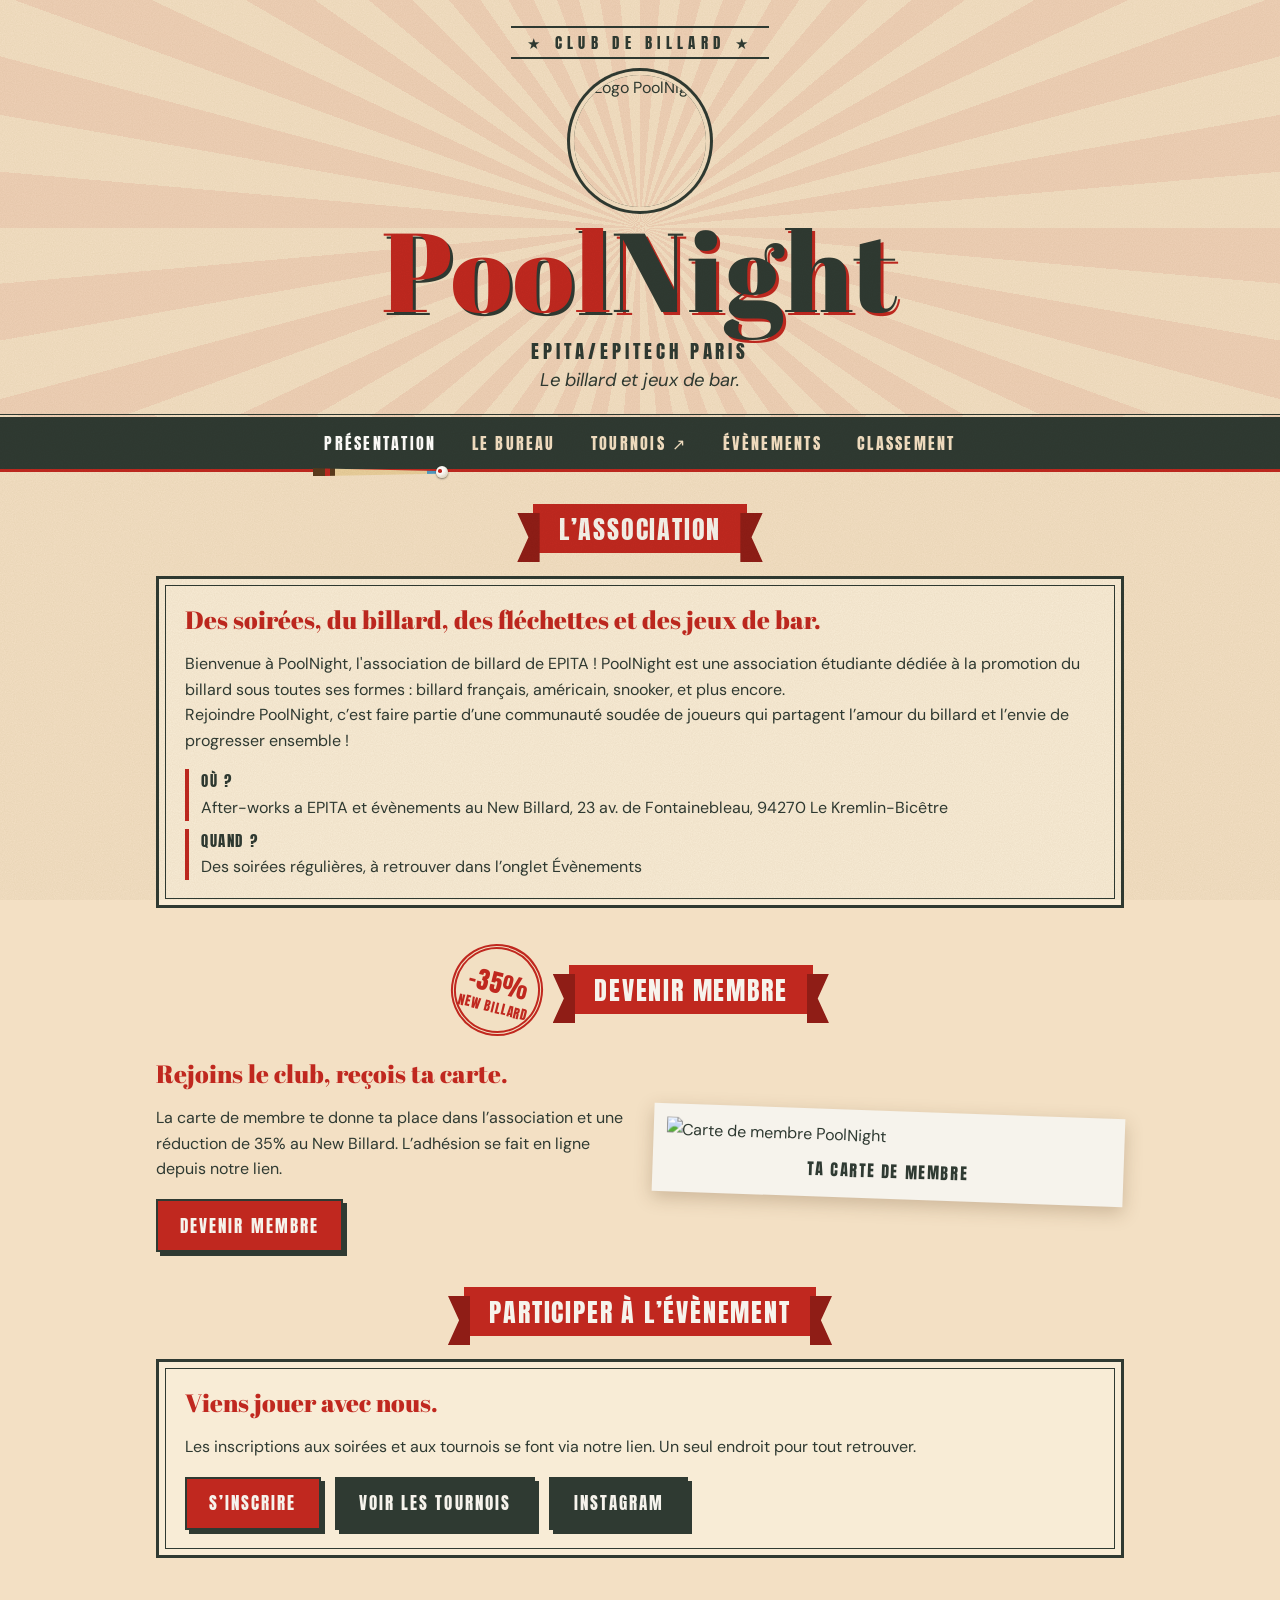
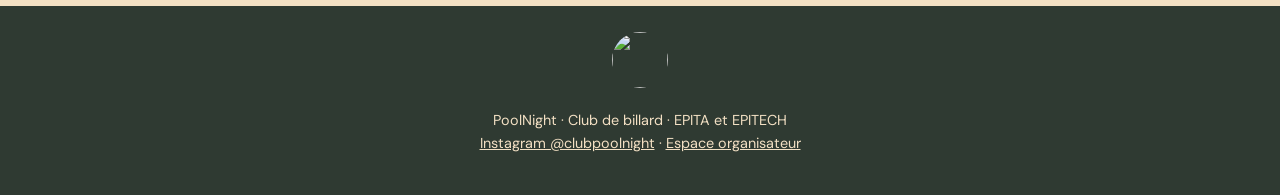
==== index.html @ e3a34fb7 "Update index.html" ====
<!DOCTYPE html>
<html lang="fr">
<head>
<meta charset="utf-8">
<meta name="viewport" content="width=device-width, initial-scale=1">
<title>PoolNight – Club de billard d'EPITA</title>
<meta name="description" content="PoolNight, club de billard d'EPITA : soirées, tournois et carte de membre.">
<link rel="icon" href="assets/logo.jpg">
<link rel="preconnect" href="https://fonts.googleapis.com">
<link href="https://fonts.googleapis.com/css2?family=Abril+Fatface&family=Anton&family=DM+Sans:ital,wght@0,400;0,500;0,700;1,400&display=swap" rel="stylesheet">
<style>
:root{--bg:#f3e0c4;--red:#c0281f;--dark:#8f1d16;--ink:#2f3a32;--card:#f6f3ec;--line:#d9c4a1;--gold:#a8742c}
*{box-sizing:border-box}
html{scroll-behavior:smooth}
body{margin:0;background:var(--bg);color:var(--ink);font-family:"DM Sans",system-ui,sans-serif;line-height:1.6}
body::before{content:"";position:fixed;inset:0;pointer-events:none;z-index:50;opacity:.22;mix-blend-mode:multiply;background:url("data:image/svg+xml,%3Csvg xmlns='http://www.w3.org/2000/svg' width='180' height='180'%3E%3Cfilter id='n'%3E%3CfeTurbulence type='fractalNoise' baseFrequency='.9' numOctaves='2' stitchTiles='stitch'/%3E%3CfeColorMatrix values='0 0 0 0 .35 0 0 0 0 .25 0 0 0 0 .1 0 0 0 .55 0'/%3E%3C/filter%3E%3Crect width='100%25' height='100%25' filter='url(%23n)'/%3E%3C/svg%3E")}
a{color:inherit}
:focus-visible{outline:3px solid var(--gold);outline-offset:3px}
.hero{position:relative;text-align:center;padding:1.6rem 1rem 1.4rem;overflow:hidden;border-bottom:4px double var(--ink);background:repeating-conic-gradient(from -90deg at 50% 55%,#c0281f14 0 5deg,#0000 5deg 10deg)}
.top{display:inline-block;font:400 .95rem Anton,sans-serif;letter-spacing:.35em;text-transform:uppercase;border-top:2px solid var(--ink);border-bottom:2px solid var(--ink);padding:.2rem 1rem}
.logo{display:block;width:132px;height:132px;margin:1rem auto .6rem;border-radius:50%;box-shadow:0 0 0 4px var(--bg),0 0 0 7px var(--ink)}
h1{margin:0;font:400 clamp(3rem,13vw,7rem)/.95 "Abril Fatface",serif;color:var(--red);letter-spacing:.01em;text-shadow:3px 3px 0 var(--ink)}
h1 span{color:var(--ink);text-shadow:3px 3px 0 var(--red)}
.sub{font:400 1.2rem Anton,sans-serif;letter-spacing:.2em;text-transform:uppercase;margin:.8rem 0 .2rem}
.slogan{font:italic 1.15rem "DM Sans",serif;margin:0}
.rwst{display:flex;align-items:center;justify-content:center;gap:.6rem}
.rwst .rib{min-width:0;font-size:clamp(1.15rem,4.6vw,1.6rem)}
.stamp{flex:none;width:clamp(64px,18vw,92px);aspect-ratio:1;border:5px double var(--red);border-radius:50%;color:var(--red);display:flex;flex-direction:column;align-items:center;justify-content:center;text-align:center;font:400 clamp(.55rem,2.3vw,.8rem)/1.1 Anton,sans-serif;letter-spacing:.08em;text-transform:uppercase;transform:rotate(14deg);background:#f3e0c4cc}
.stamp b{display:block;font:400 1.9em Anton,sans-serif}
nav{position:sticky;top:0;z-index:20;background:var(--ink);display:flex;justify-content:center;flex-wrap:wrap;border-bottom:3px solid var(--red)}
nav a{color:var(--bg);text-decoration:none;font:400 1rem Anton,sans-serif;letter-spacing:.14em;text-transform:uppercase;padding:.8rem 1.1rem;border-bottom:4px solid transparent;margin-bottom:-3px}
nav a:hover{background:#ffffff14}
nav a[aria-current]{color:#fff}
/* queue de billard : remplace le soulignement de l'onglet actif */
#cue,#ball{position:absolute;z-index:2;pointer-events:none;transition:opacity .2s;left:0;top:0}
#cue{height:8px;clip-path:polygon(0 0,100% 32%,100% 68%,0 100%);background:linear-gradient(90deg,#5a3a1c 0 10%,#c0281f 10% 14%,#5a3a1c 14% 18%,#e9cf9c 18% 93%,#4f9ac4 93%)}
#ball{width:12px;height:12px;border-radius:50%;background:radial-gradient(circle at 35% 30%,#fff 0 35%,#e4dccb 75%,#b9ae96);box-shadow:0 1px 2px #0007}
#ball i{position:absolute;inset:0;border-radius:50%}
#ball i::after{content:"";position:absolute;left:2px;top:3px;width:3.5px;height:3.5px;border-radius:50%;background:var(--red)}
#cue.off,#ball.off{opacity:0}
#defi input,#defi select,.o select{font:inherit;padding:.45rem .6rem;border:1.5px solid var(--ink);border-radius:4px;background:#fff;color:var(--ink);max-width:100%}
#defi{margin-top:1.2rem}#dflog{margin-top:1.4rem}
.dfl{display:flex;justify-content:space-between;gap:1rem;padding:.45rem .2rem;border-bottom:1px dashed var(--line)}
.dh{font:400 1rem Anton,sans-serif;letter-spacing:.06em;text-transform:uppercase;margin:.9rem 0 .2rem}
nav a.ext::after{content:" \2197"}
main{max-width:1000px;margin:auto;padding:2rem 1rem 3rem}
.rw{text-align:center;margin:2.2rem 0 1.4rem}
.rw:first-child{margin-top:0}
.rib{display:inline-block;position:relative;z-index:0;margin:0 1rem;padding:.35rem 1.6rem;background:var(--red);color:var(--card);font:400 1.6rem Anton,sans-serif;letter-spacing:.07em;text-transform:uppercase}
.rib::before,.rib::after{content:"";position:absolute;z-index:-1;top:.55rem;width:1.4rem;height:100%;background:var(--dark)}
.rib::before{left:-1rem;clip-path:polygon(0 0,100% 0,100% 100%,0 100%,.7rem 50%)}
.rib::after{right:-1rem;clip-path:polygon(0 0,100% 0,calc(100% - .7rem) 50%,100% 100%,0 100%)}
.frame{border:3px solid var(--ink);outline:1px solid var(--ink);outline-offset:-10px;padding:1.6rem;background:#f8ecd6}
.grid{display:grid;gap:1.6rem;grid-template-columns:repeat(auto-fit,minmax(280px,1fr));align-items:center}
.lead{font:400 1.55rem/1.25 "Abril Fatface",serif;margin:0 0 .6rem;color:var(--red)}
.infos{list-style:none;padding:0;margin:1rem 0 0;display:grid;gap:.5rem}
.infos li{border-left:4px solid var(--red);padding-left:.8rem}
.infos b{font:400 .95rem Anton,sans-serif;letter-spacing:.1em;text-transform:uppercase}
.btn{display:inline-block;background:var(--red);color:var(--card);text-decoration:none;font:400 1.05rem Anton,sans-serif;letter-spacing:.12em;text-transform:uppercase;padding:.7rem 1.4rem;border:2px solid var(--ink);box-shadow:4px 4px 0 var(--ink);transition:transform .12s,box-shadow .12s}
.btn:hover{transform:translate(2px,2px);box-shadow:2px 2px 0 var(--ink)}
.btn.alt{background:var(--ink)}
.btns{display:flex;gap:.9rem;flex-wrap:wrap;margin-top:1.1rem}
.polaroid{background:var(--card);padding:.8rem .8rem 1rem;box-shadow:0 6px 18px #5a3d1a40;margin:0}
.polaroid.tilt{transform:rotate(2deg)}
.polaroid figcaption{font:400 1rem Anton,sans-serif;letter-spacing:.1em;text-transform:uppercase;text-align:center;margin-top:.6rem}
.polaroid video{display:block;width:100%;background:#f9dca3}
.next{margin-top:1.4rem;padding:.9rem 1.1rem;border:2px dashed var(--ink);background:#fff8}
.next b{font-family:Anton,sans-serif;letter-spacing:.08em;text-transform:uppercase}
.team{display:grid;gap:1.6rem;grid-template-columns:repeat(auto-fit,minmax(215px,1fr))}
.member{text-align:center}
.member:nth-child(odd){transform:rotate(-1.2deg)}.member:nth-child(even){transform:rotate(1deg)}
.ph{position:relative;aspect-ratio:4/5;background:#d9c4a1 url("data:image/svg+xml,%3Csvg xmlns='http://www.w3.org/2000/svg' viewBox='0 0 80 100'%3E%3Ccircle cx='40' cy='38' r='15' fill='%23b9a27c'/%3E%3Cpath d='M10 100c0-24 13-36 30-36s30 12 30 36z' fill='%23b9a27c'/%3E%3C/svg%3E") center/70% no-repeat;border:1px solid var(--line)}
.ph img{position:absolute;inset:0;width:100%;height:100%;object-fit:cover;filter:sepia(.25) contrast(1.05)}
.member h3{font:400 1.35rem Anton,sans-serif;letter-spacing:.06em;text-transform:uppercase;margin:.8rem 0 0}
.role{color:var(--red);font:italic 700 1rem "DM Sans",serif;margin:0 0 .4rem}
.member p:last-child{font-size:.95rem;margin:0}
.evs{display:grid;gap:1.4rem;grid-template-columns:repeat(auto-fit,minmax(260px,1fr))}
.ev{background:var(--card);box-shadow:0 6px 18px #5a3d1a40;display:flex;flex-direction:column}
.ev img{display:block;width:100%;aspect-ratio:4/5;object-fit:cover;object-position:top;background:var(--line)}
.evb{position:relative;padding:1rem 1rem 1.2rem;flex:1}
.date{position:absolute;right:1rem;top:-2.2rem;background:var(--red);color:var(--card);text-align:center;width:3.6rem;padding:.3rem 0;border:2px solid var(--ink);font:400 .85rem/1 Anton,sans-serif;letter-spacing:.1em;text-transform:uppercase}
.date b{display:block;font-size:1.7rem;line-height:1.1}
.ev h3{font:400 1.3rem Anton,sans-serif;letter-spacing:.05em;text-transform:uppercase;margin:0 3.6rem .2rem 0}
.ev p{margin:.2rem 0;font-size:.95rem}.ev .lieu{font-style:italic;opacity:.8}
.ev.past img{filter:grayscale(.55) sepia(.3)}
.ev.past .date{background:var(--ink)}
.empty{padding:1.2rem;border:2px dashed var(--line);text-align:center}
footer{background:var(--ink);color:var(--bg);text-align:center;padding:1.6rem 1rem;font-size:.9rem}
footer img{width:56px;height:56px;border-radius:50%;margin-bottom:.4rem}
footer a{color:var(--bg)}
.btn{cursor:pointer}
.btn.sm{font-size:.85rem;padding:.4rem .8rem;box-shadow:3px 3px 0 var(--ink)}
.row{display:flex;gap:.6rem;flex-wrap:wrap;align-items:center;margin:.5rem 0}
#lvf,.o input:not([type=checkbox]),.o textarea,#p-organisateur input{font:inherit;padding:.45rem .6rem;border:1.5px solid var(--ink);border-radius:4px;background:#fff;color:var(--ink);max-width:100%}
.o textarea{width:100%;min-height:70px}
.noimg{aspect-ratio:4/5;display:grid;place-items:center;background:var(--line)}
.noimg img{width:40%;aspect-ratio:1;border-radius:50%}
.lbw{overflow-x:auto}
.lb{width:100%;border-collapse:collapse;background:var(--card);box-shadow:0 6px 18px #5a3d1a40}
.lb th{background:var(--ink);color:var(--bg);font:400 .9rem Anton,sans-serif;letter-spacing:.1em;text-transform:uppercase;padding:.55rem .6rem;text-align:left}
.lb td{padding:.55rem .6rem;border-bottom:1px dashed var(--line)}
.lb td:first-child{font:400 1.3rem Anton,sans-serif;color:var(--red);width:3rem}
.lb .pts{font:400 1.2rem Anton,sans-serif;text-align:right}
.lb th.pts{font:400 .9rem Anton,sans-serif;letter-spacing:.1em;text-align:right}
.lb tr.top1 td{background:#f1d9a6}.lb tr.top2 td{background:#f6e7c7}.lb tr.top3 td{background:#f8efdc}
.st{font-size:.9rem;opacity:.85}
.oh{font:400 1.3rem Anton,sans-serif;letter-spacing:.06em;text-transform:uppercase;margin:0 0 .6rem;color:var(--red)}
#orga .frame{margin-bottom:1.6rem}
.oe{border:2px solid var(--ink);background:var(--card);padding:.8rem;margin:.9rem 0}
.tag{font:400 .8rem Anton,sans-serif;letter-spacing:.1em;text-transform:uppercase;padding:.15rem .6rem;border:2px solid var(--ink)}
.tag.p{background:var(--ink);color:var(--bg)}.tag.u{background:var(--red);color:var(--card)}
.mono{display:block;font-family:monospace;word-break:break-all;background:#fff;padding:.5rem;margin:.5rem 0}
label.btn{display:inline-block}
[hidden]{display:none!important}
@media(max-width:560px){.stamp{display:none}nav a{padding:.7rem .6rem;font-size:.9rem}}
@media(prefers-reduced-motion:reduce){html{scroll-behavior:auto}.btn{transition:none}}
</style>
</head>
<body>
<header class="hero">
<span class="top">★ Club de billard ★</span>
<img class="logo" src="assets/logo.jpg" alt="Logo PoolNight">
<h1>Pool<span>Night</span></h1>
<p class="sub">EPITA/EPITECH Paris</p>
<p class="slogan">Le billard et jeux de bar.</p>
</header>

<nav aria-label="Navigation principale">
<a id="t-presentation" href="#presentation">Présentation</a>
<a id="t-bureau" href="#bureau">Le bureau</a>
<a id="t-tournois" class="ext" href="https://pool-night.netlify.app">Tournois</a>
<a id="t-evenements" href="#evenements">Évènements</a>
<a id="t-classement" href="#classement">Classement</a>
<div id="cue" class="off" aria-hidden="true"></div><div id="ball" class="off" aria-hidden="true"><i></i></div>
</nav>

<main>
<section id="p-presentation">
<div class="rw"><h2 class="rib">L’association</h2></div>
<div class="frame">
<p class="lead">Des soirées, du billard, des fléchettes et des jeux de bar.</p>
<p>Bienvenue à PoolNight, l'association de billard de EPITA !
PoolNight est une association étudiante dédiée à la promotion du billard sous toutes ses formes : billard français, américain, snooker, et plus encore.<br>Rejoindre PoolNight, c’est faire partie d’une communauté soudée de joueurs qui partagent l’amour du billard et l’envie de progresser ensemble !</p>
<ul class="infos">
<li><b>Où ?</b><br>After-works a EPITA et évènements au New Billard, 23 av. de Fontainebleau, 94270 Le Kremlin-Bicêtre</li>
<li><b>Quand ?</b><br>Des soirées régulières, à retrouver dans l’onglet Évènements</li>
</ul>
</div>

<div class="rw rwst">
<div class="stamp" aria-hidden="true"><span><b>-35%</b></span>New Billard</div>
<h2 class="rib">Devenir membre</h2>
</div>
<div class="grid">
<div>
<p class="lead">Rejoins le club, reçois ta carte.</p>
<p>La carte de membre te donne ta place dans l’association et une réduction de 35% au New Billard. L’adhésion se fait en ligne depuis notre lien.</p>
<div class="btns"><a class="btn" href="https://www.helloasso.com/associations/epitas/evenements/adhesion-poolnight-2026">Devenir membre</a></div>
</div>
<figure class="polaroid tilt">
<img src="assets/carte.gif" alt="Carte de membre PoolNight" style="width: 100%; max-width: 500px; height: auto;">
<figcaption>Ta carte de membre</figcaption>
</figure>
</div>

<div class="rw"><h2 class="rib">Participer à l’évènement</h2></div>
<div class="frame">
<p class="lead">Viens jouer avec nous.</p>
<p>Les inscriptions aux soirées et aux tournois se font via notre lien. Un seul endroit pour tout retrouver.</p>
<div class="next" id="next" hidden></div>
<div class="btns">
<a class="btn" data-lt target="_blank" rel="noopener noreferrer">S’inscrire</a>
<a class="btn alt" href="#evenements">Voir les tournois</a>
<a class="btn alt" data-insta target="_blank" rel="noopener noreferrer">Instagram</a>
</div>
</div>
</section>

<section id="p-bureau" hidden>
<div class="rw"><h2 class="rib">Le bureau</h2></div>
<div class="team" id="team"></div>
</section>

<section id="p-classement" hidden>
<div class="rw"><h2 class="rib">Classement</h2></div>
<div class="lbw" id="lb"></div>
<p class="st" id="lbn"></p>
<div class="btns"><button class="btn" onclick="defiOpen()">Défie tes amis</button></div>
<div class="frame" id="defi" hidden></div>
<div id="dflog"></div>
</section>

<section id="p-organisateur" class="o" hidden>
<div class="rw"><h2 class="rib">Organisateur</h2></div>
<form id="login" class="frame" onsubmit="login(event)">
<p class="lead">Espace réservé au bureau.</p>
<div class="row"><input type="password" id="pw" placeholder="Mot de passe" autocomplete="current-password" aria-label="Mot de passe"><button class="btn" type="submit">Entrer</button></div>
<p class="st" id="lerr" role="alert"></p>
</form>
<div id="orga" hidden></div>
</section>

<section id="p-evenements" hidden>
<div class="rw"><h2 class="rib">À venir</h2></div>
<div class="evs" id="up"></div>
<div class="rw"><h2 class="rib">Évènements passés</h2></div>
<div class="evs" id="past"></div>
</section>
</main>

<footer>
<img src="assets/logo.jpg" alt="">
<p>PoolNight · Club de billard · EPITA et EPITECH<br>
<a data-insta target="_blank" rel="noopener noreferrer">Instagram @clubpoolnight</a> · <a href="#organisateur">Espace organisateur</a></p>
</footer>

<script>
/* ===== À MODIFIER ===== */
const TOURNOI_URL='https://pool-night.netlify.app';   // page des tournois
const LINKTREE='https://linktr.ee/clubpoolnight';                // lien du link-tree (vide = redirige vers Instagram)
const INSTA='https://www.instagram.com/clubpoolnight?utm_source=ig_web_button_share_sheet&srtk=ZDNlZDc0MzIxNw==';
const BUREAU=[
 {n:'Pierre-Louis Rouchette',r:'Président',d:'Mister WoWyde, au service des passionnés·ées de billard.',img:'assets/bureau-1.png'},
 {n:'Joseph Devin',r:'Vice-président',d:'"Je suis le bon jo 🪕"',img:'assets/bureau-2.png'},
 {n:'Adrien Le Berre',r:'Trésorier',d:'Trésorier sur le papier, tout le reste en vrai.',img:'assets/bureau-3.jpg'},
 {n:'Tanguy De-Jerphanion',r:'Respo dev',d:'Staff +++',img:'assets/bureau-4.png'}
];
const DEFAULT_EVENTS=[ /* date au format AAAA-MM-JJ. Une fois l'espace organisateur utilisé, c'est data.json qui fait foi. */
 {id:'e0',d:'2026-10-31',t:'Halloween Night',l:'',x:'Soirée billard spéciale Halloween.',img:'assets/ev-halloween.jpg'},
 {id:'e1',d:'2026-10-28',t:'Soirée PoolNight',l:'23 av. de Fontainebleau, 94270 Le Kremlin-Bicêtre',x:'Une soirée billard entre amis. Merci à tous ceux qui sont venus !',img:'assets/ev-28-octobre.jpg'},
 {id:'e2',d:'2026-10-14',t:'Soirée PoolNight',l:'',x:'Retour en images sur la soirée du 14 octobre.',img:'assets/ev-14-octobre.jpg'}
];
/* Espace organisateur : empreinte SHA-256 du mot de passe (mot de passe provisoire : billard2026).
   Génère la tienne depuis l'espace organisateur, section « Mot de passe ». */
const ORGA_HASH='b6ce38453fed226d97fc71a95036c434f6d69015ce7198a1747ad048503558c3';
const ELO_START=1000,ELO_K=32,BONUS_WIN=5,BONUS_TITLE=25; /* paramètres du classement ELO (voir Systeme_ELO_Billard_Global.xlsx) */
const DATA_PATH='data.json';
/* ====================== */
const $=id=>document.getElementById(id);
const esc=s=>String(s).replace(/[&<>"]/g,c=>({'&':'&amp;','<':'&lt;','>':'&gt;','"':'&quot;'}[c]));
document.querySelectorAll('[data-lt]').forEach(a=>a.href=LINKTREE||INSTA);
document.querySelectorAll('[data-insta]').forEach(a=>a.href=INSTA);
$('t-tournois').href=TOURNOI_URL;
document.querySelectorAll('a[href="https://pool-night.netlify.app"]').forEach(a=>a.href=TOURNOI_URL);

$('team').innerHTML=BUREAU.map(m=>`<article class="polaroid member"><div class="ph"><img src="${esc(m.img)}" alt="Photo de ${esc(m.n)}" loading="lazy" onerror="this.remove()"></div><h3>${esc(m.n)}</h3><p class="role">${esc(m.r)}</p><p>${esc(m.d)}</p></article>`).join('');

const norm=s=>(s||'').normalize('NFD').replace(/[\u0300-\u036f]/g,'').toLowerCase().trim();
const iso=d=>`${d.getFullYear()}-${String(d.getMonth()+1).padStart(2,'0')}-${String(d.getDate()).padStart(2,'0')}`;
const day=s=>{const [y,m,d]=(s||iso(new Date())).split('-').map(Number);return new Date(y,m-1,d)};
const t0=new Date();t0.setHours(0,0,0,0);
const ss=k=>{try{return sessionStorage.getItem(k)}catch(e){return null}};
let D={events:DEFAULT_EVENTS.map(e=>({...e})),results:[]};
let dirty=false,GH={owner:'',repo:'',branch:'main',token:'',auto:false},pubBusy=false,pubAgain=false,pubTimer;
try{Object.assign(GH,JSON.parse(localStorage.getItem('pn_gh')))}catch(e){}

/* ---------- évènements ---------- */
const isPast=e=>e.p==='past'||(e.p!=='up'&&day(e.d)<t0);
function noimg(el){el.outerHTML='<div class="noimg"><img src="assets/logo.jpg" alt=""></div>'}
const card=(e,past)=>{const d=day(e.d);
 return `<article class="ev${past?' past':''}"${past?'':` onclick="window.open(LINKTREE||INSTA,'_blank','noopener')" onkeydown="if(event.key==='Enter')this.click()" tabindex="0" role="link" style="cursor:pointer"`}>${e.img?`<img src="${esc(e.img)}" alt="Affiche : ${esc(e.t)}" loading="lazy" onerror="noimg(this)">`:'<div class="noimg"><img src="assets/logo.jpg" alt=""></div>'}<div class="evb"><div class="date"><b>${d.getDate()}</b>${d.toLocaleDateString('fr-FR',{month:'short'}).replace('.','')}</div><h3>${esc(e.t)}</h3>${e.l?`<p class="lieu">${esc(e.l)}</p>`:''}<p>${esc(e.x)}</p></div></article>`};
function renderEvents(){
 const up=D.events.filter(e=>!isPast(e)).sort((a,b)=>day(a.d)-day(b.d)),past=D.events.filter(isPast).sort((a,b)=>day(b.d)-day(a.d));
 $('up').innerHTML=up.length?up.map(e=>card(e,false)).join(''):'<div class="empty">Pas d’évènement annoncé pour le moment. Suis-nous sur Instagram pour les prochaines dates !</div>';
 $('past').innerHTML=past.length?past.map(e=>card(e,true)).join(''):'<div class="empty">Aucun évènement passé.</div>';
 const n=$('next');
 if(up.length){n.hidden=false;n.innerHTML=`Prochain rendez-vous : <b>${esc(up[0].t)}</b>, le ${day(up[0].d).toLocaleDateString('fr-FR',{day:'numeric',month:'long'})}.`}else n.hidden=true;
}

/* ---------- classement ELO ---------- */
const real=i=>i&&i!=='-';
const pkey=n=>norm(n).split(/\s+/).sort().join(' ');
function podium(b){
 if(b.type==='de'){const [gf,rs]=b.secs[2].rounds.map(r=>r[0]);if(!real(gf.w))return[null,null];const m=gf.w===gf.a?gf:rs;return real(m.w)?[m.w,m.w===m.a?m.b:m.a]:[null,null]}
 const R=b.secs[0].rounds,f=R[R.length-1][0];return real(f.w)?[f.w,f.w===f.a?f.b:f.a]:[null,null];
}
/* Liste ordonnée des matchs réellement joués d'un tournoi (les byes ne comptent pas).
   Ordre : horodatage de saisie (m.t) s'il existe partout, sinon ordre logique des tours. */
function extractTournoi(t){
 if(!t||!Array.isArray(t.players)||!Array.isArray(t.brackets)||!t.brackets.length||t.brackets.some(b=>!b.secs))throw new Error('Format non reconnu : exporte tournoi.json depuis la dernière version de la page tournois, avec un tableau généré.');
 const P={},L=[],champs=[];let open=0,seq=0;t.players.forEach(p=>P[p.id]=p);
 const nm=id=>`${P[id].p} ${P[id].n}`.trim();
 t.brackets.forEach((b,bi)=>{
  const add=(m,key)=>{if(real(m.a)&&real(m.b)&&real(m.w)&&P[m.a]&&P[m.b]&&m.a!==m.b)L.push({a:nm(m.a),b:nm(m.b),w:m.w===m.a?0:1,t:m.t,key,bi,seq:seq++})};
  (b.groups||[]).forEach(g=>g.ms.forEach(m=>add(m,0)));
  b.secs.forEach((s,si)=>s.rounds.forEach((R,r)=>R.forEach(m=>add(m,b.type==='po'?1+r:b.type==='de'?(si===0?2*r:si===1?r+1.5:1000+r):r))));
  const ch=podium(b)[0];if(ch&&P[ch])champs.push(nm(ch));else open++;
 });
 const ts=L.length>0&&L.every(x=>typeof x.t==='number');
 L.sort(ts?(x,y)=>x.t-y.t||x.seq-y.seq:(x,y)=>x.key-y.key||x.bi-y.bi||x.seq-y.seq);
 return {matches:L.map(x=>({a:x.a,b:x.b,w:x.w})),open,champs};
}
/* ELO : EA = 1/(1+10^((ELO_B-ELO_A)/400)) ; delta = K*(score-EA) ; B reçoit -delta. Tout est rejoué du premier au dernier match. */
function board(){
 const P={};
 const get=nm=>P[pkey(nm)]||(P[pkey(nm)]={name:nm,elo:ELO_START,m:0,v:0,d:0});
 const play=m=>{
   const A=get(m.a),B=get(m.b);if(A===B)return;
   const sa=m.w===0?1:0,ea=1/(1+Math.pow(10,(B.elo-A.elo)/400)),d=ELO_K*(sa-ea);
   A.elo+=d;B.elo-=d;(sa?A:B).elo+=BONUS_WIN;A.m++;B.m++;if(sa){A.v++;B.d++}else{B.v++;A.d++}
 },ev=[];
 D.results.forEach(t=>{if(Array.isArray(t.matches))ev.push({ts:new Date((t.date||'')+'T12:00:00').getTime()||0,t})});
 CH.filter(d=>d.status==='confirmed').forEach(d=>ev.push({ts:d.tc||d.t||0,d}));
 ev.sort((x,y)=>x.ts-y.ts);   /* tri stable : à date égale, l'ordre d'enregistrement est conservé */
 ev.forEach(e=>{if(e.t){e.t.matches.forEach(play);(e.t.champs||[]).forEach(n=>{get(n).elo+=BONUS_TITLE})}else play({a:e.d.a,b:e.d.b,w:e.d.w})});
 return Object.values(P).sort((a,b)=>b.elo-a.elo||b.v-a.v||a.name.localeCompare(b.name));
}
function renderBoard(){
 const rows=board();
 $('lb').innerHTML=rows.length?`<table class="lb"><tr><th>#</th><th>Joueur</th><th class="pts">ELO</th><th>Matchs</th><th>Victoires</th><th>Défaites</th><th>Win rate</th><th>Variation</th></tr>${rows.map(x=>{
  const rk=1+rows.filter(y=>y.elo>x.elo).length,dv=Math.round(x.elo-ELO_START);
  return `<tr class="${rk<4?'top'+rk:''}"><td>${rk}</td><td>${esc(x.name)}</td><td class="pts">${Math.round(x.elo)}</td><td>${x.m}</td><td>${x.v}</td><td>${x.d}</td><td>${Math.round(100*x.v/x.m)} %</td><td>${dv>0?'+':''}${dv}</td></tr>`}).join('')}</table>`
  :'<div class="empty">Le classement apparaîtra après le premier tournoi importé.</div>';
 $('lbn').textContent=`Classement ELO global : chaque joueur démarre à ${ELO_START} points. Chaque match joué compte (coefficient K = ${ELO_K}), plus ${BONUS_WIN} points par victoire et ${BONUS_TITLE} points pour chaque titre de tournoi. Les défis entre joueurs comptent une fois confirmés par l’adversaire.`;
}

/* ---------- défis entre joueurs ---------- */
const DEFI_API='https://pool-night.netlify.app/api/defis';
let CH=[],DP=null;
const lsGet=k=>{try{return JSON.parse(localStorage.getItem(k))}catch(e){return null}},lsSet=(k,v)=>{try{localStorage.setItem(k,JSON.stringify(v))}catch(e){}};
async function dApi(body,okey){
 const h={'content-type':'application/json'};if(okey)h['x-organizer-key']=okey;
 let r;try{r=await fetch(DEFI_API,{method:'POST',headers:h,body:JSON.stringify(body)})}catch(e){throw new Error('Impossible de joindre le serveur des défis.')}
 const j=await r.json().catch(()=>({}));if(!r.ok)throw new Error(j.error||'Erreur '+r.status);return j}
async function loadDefis(){
 try{const r=await fetch(DEFI_API+'?'+Date.now());if(!r.ok)return;const j=await r.json();CH=Array.isArray(j.defis)?j.defis:[]}catch(e){return}
 renderBoard();renderDefiLog();renderMine();defiCheck()}
const defiLink=x=>(location.protocol==='file:'?location.href.split('#')[0]:location.origin+location.pathname)+'#classement?defi='+x.id+'&k='+x.ck;
const mineOf=id=>(lsGet('pn_defis')||[]).find(x=>x.id===id);
function defiOpen(){DP=null;$('defi').hidden=false;renderDefiForm();$('defi').scrollIntoView({behavior:'smooth',block:'start'})}
function defiClose(){$('defi').hidden=true}
function defiLeave(){DP=null;$('defi').hidden=true;try{history.replaceState(null,'','#classement')}catch(e){}}
function renderDefiForm(){
 const me=lsGet('pn_me')||'',names=board().map(x=>x.name);
 $('defi').innerHTML=`<h3 class="oh">Défie un ami</h3>
<p class="st">Joue ton match, saisis le résultat puis envoie le lien à ton adversaire. Le match compte pour l’ELO dès qu’il le confirme.</p>
<datalist id="dnames">${names.map(n=>`<option value="${esc(n)}">`).join('')}</datalist>
<div class="row"><input id="dme" list="dnames" value="${esc(me)}" placeholder="Ton Prénom NOM" aria-label="Ton nom"><input id="dop" list="dnames" placeholder="Prénom NOM de l’adversaire" aria-label="Nom de l’adversaire"></div>
<div class="row"><select id="dw" aria-label="Résultat"><option value="0">J’ai gagné</option><option value="1">J’ai perdu</option></select><input id="dsc" placeholder="Score (facultatif) ex. 5-3" maxlength="10" aria-label="Score"></div>
<div class="row"><button class="btn" id="dgo" onclick="defiSend()">Envoyer le défi</button><button class="btn alt sm" onclick="defiClose()">Fermer</button></div>
<p class="st" id="dmsg" role="status"></p><div id="dmine"></div>`;
 renderMine()}
async function defiSend(){
 const a=$('dme').value.trim(),b=$('dop').value.trim(),w=+$('dw').value,score=$('dsc').value.trim(),m=$('dmsg');
 m.textContent='';$('dgo').disabled=true;
 try{const r=await dApi({action:'create',a,b,w,score});
  lsSet('pn_me',a);const L=lsGet('pn_defis')||[];L.unshift({id:r.id,ck:r.ck,dk:r.dk});lsSet('pn_defis',L.slice(0,30));
  await loadDefis();m.textContent='Défi enregistré ! Envoie le lien à '+b+' (bouton « Partager le lien » ci-dessous) pour qu’il le confirme.';
  $('dop').value='';$('dsc').value=''}
 catch(e){m.textContent=e.message}
 $('dgo').disabled=false}
function renderMine(){
 const el=$('dmine');if(!el)return;
 const L=(lsGet('pn_defis')||[]).map(x=>({x,d:CH.find(c=>c.id===x.id)})).filter(y=>y.d).slice(0,6);
 el.innerHTML=L.length?'<h4 class="dh">Mes défis</h4>'+L.map(({x,d})=>{
  const w=d.w===0?d.a:d.b,l=d.w===0?d.b:d.a,st={pending:'En attente de '+d.b,confirmed:'Confirmé',rejected:'Contesté',expired:'Expiré'}[d.status]||d.status;
  return `<div class="oe"><div class="row"><span><b>${esc(w)}</b> bat ${esc(l)}${d.score?' ('+esc(d.score)+')':''}</span><span class="tag ${d.status==='pending'?'u':'p'}">${esc(st)}</span></div>${d.status==='pending'?`<div class="row"><button class="btn sm" onclick="defiShare('${x.id}')">Partager le lien</button><button class="btn alt sm" onclick="defiCopy('${x.id}')">Copier le lien</button><button class="btn alt sm" onclick="defiCancel('${x.id}')">Annuler</button></div>`:''}</div>`}).join(''):''}
async function defiCopy(id){
 const x=mineOf(id);if(!x)return;const u=defiLink(x),m=$('dmsg');
 try{await navigator.clipboard.writeText(u);if(m)m.textContent='Lien copié.'}catch(e){prompt('Copie ce lien :',u)}}
function defiShare(id){
 const x=mineOf(id),d=CH.find(c=>c.id===id);if(!x||!d)return;
 const text=`${d.a} ${d.w===0?'dit t’avoir battu':'dit avoir perdu contre toi'} à PoolNight. Confirme le résultat :`;
 if(navigator.share)navigator.share({title:'Défi PoolNight',text,url:defiLink(x)}).catch(()=>{});else defiCopy(id)}
async function defiCancel(id){
 const x=mineOf(id);if(!x)return;
 try{await dApi({action:'cancel',id,dk:x.dk});lsSet('pn_defis',(lsGet('pn_defis')||[]).filter(y=>y.id!==id));await loadDefis()}
 catch(e){const m=$('dmsg');if(m)m.textContent=e.message}}
function defiCheck(){
 if(!DP)return;
 const d=CH.find(c=>c.id===DP.id),el=$('defi');el.hidden=false;
 if(!d){el.innerHTML='<h3 class="oh">Défi introuvable</h3><p class="st">Ce lien n’est plus valable.</p><button class="btn alt sm" onclick="defiLeave()">Fermer</button>';return}
 el.innerHTML=`<h3 class="oh">Confirme un défi</h3><p class="lead"><b>${esc(d.a)}</b> ${d.w===0?'dit t’avoir battu':'dit avoir perdu contre toi'}${d.score?' ('+esc(d.score)+')':''}.</p><p class="st">Défi adressé à ${esc(d.b)}.</p>`
  +(d.status==='pending'?`<p class="st">Si c’est exact, confirme : le match sera compté dans l’ELO des deux joueurs.</p><div class="row"><button class="btn" onclick="defiAnswer(true)">C’est exact</button><button class="btn alt" onclick="defiAnswer(false)">Je conteste</button></div><p class="st" id="dmsg" role="status"></p>`
   :`<p class="st">Ce défi est déjà ${{confirmed:'confirmé',rejected:'contesté',expired:'expiré'}[d.status]||'clos'}.</p><button class="btn alt sm" onclick="defiLeave()">Fermer</button>`)}
async function defiAnswer(ok){
 if(!DP)return;
 try{await dApi({action:'confirm',id:DP.id,ck:DP.k,accept:ok});await loadDefis()}
 catch(e){const m=$('dmsg');if(m)m.textContent=e.message}}
function renderDefiLog(){
 const c=CH.filter(d=>d.status==='confirmed').sort((a,b)=>(b.tc||b.t)-(a.tc||a.t)).slice(0,8),p=CH.filter(d=>d.status==='pending').length;
 $('dflog').innerHTML=c.length||p?'<h3 class="oh">Derniers défis</h3>'+c.map(d=>{const w=d.w===0?d.a:d.b,l=d.w===0?d.b:d.a;return `<div class="dfl"><span><b>${esc(w)}</b> bat ${esc(l)}${d.score?' ('+esc(d.score)+')':''}</span><span>${new Date(d.tc||d.t).toLocaleDateString('fr-FR')}</span></div>`}).join('')+(p?`<p class="st">${p} défi${p>1?'s':''} en attente de confirmation.</p>`:''):''}
/* espace orga : corriger ou supprimer les défis */
const okey=()=>{const v=$('okey')?$('okey').value:(ss('pn_okey')||'');try{sessionStorage.setItem('pn_okey',v)}catch(e){}return v};
function orgaDefis(){
 const sel=(v,arr)=>arr.map(([k,t])=>`<option value="${k}"${String(v)===String(k)?' selected':''}>${t}</option>`).join('');
 const rows=CH.map(d=>`<div class="oe"><div class="row"><input id="oa_${d.id}" value="${esc(d.a)}" aria-label="Joueur A"><span>contre</span><input id="ob_${d.id}" value="${esc(d.b)}" aria-label="Joueur B"></div>
<div class="row"><select id="ow_${d.id}" aria-label="Vainqueur">${sel(d.w,[[0,'A gagne'],[1,'B gagne']])}</select><input id="os_${d.id}" value="${esc(d.score||'')}" placeholder="Score" size="7" aria-label="Score"><select id="ot_${d.id}" aria-label="Statut">${sel(d.status,[['pending','En attente'],['confirmed','Confirmé'],['rejected','Contesté'],['void','Annulé par l’orga'],['expired','Expiré']])}</select></div>
<div class="row"><span class="st">Déclaré le ${new Date(d.t).toLocaleString('fr-FR')}${d.tc?' · traité le '+new Date(d.tc).toLocaleString('fr-FR'):''}${d.edited?' · modifié par l’orga':''}</span><button class="btn sm" onclick="defiOrgaSave('${d.id}')">Enregistrer</button><button class="btn alt sm" onclick="defiOrgaDel('${d.id}')">Supprimer</button></div></div>`).join('');
 return `<div class="frame"><h3 class="oh">Défis des joueurs</h3><p class="st">Tous les défis déclarés. Si un résultat est truqué : change le vainqueur, passe-le en « Annulé » ou supprime-le, l’ELO est recalculé aussitôt pour tout le monde. Seul un défi « Confirmé » compte. A est le joueur qui a déclaré le défi.</p>
<div class="row"><input id="okey" type="password" value="${esc(ss('pn_okey')||'')}" placeholder="Clé organisateur (Netlify)" aria-label="Clé organisateur" onchange="okey()"><button class="btn alt sm" onclick="okey();loadDefis().then(renderOrga)">Actualiser</button></div>
<p class="st" id="odmsg" role="status"></p>${rows||'<p class="st">Aucun défi pour le moment.</p>'}</div>`}
async function defiOrgaSave(id){
 const g=k=>$(k+'_'+id).value,m=$('odmsg');
 try{await dApi({action:'orga_update',id,a:g('oa'),b:g('ob'),w:+g('ow'),score:g('os'),status:g('ot')==='expired'?'pending':g('ot')},okey());
  await loadDefis();renderOrga();$('odmsg').textContent='Enregistré, ELO recalculé.'}
 catch(e){m.textContent=e.message}}
async function defiOrgaDel(id){
 if(!confirm('Supprimer définitivement ce défi ?'))return;
 try{await dApi({action:'orga_delete',id},okey());await loadDefis();renderOrga();$('odmsg').textContent='Défi supprimé, ELO recalculé.'}
 catch(e){$('odmsg').textContent=e.message}}

/* ---------- espace organisateur ---------- */
async function sha(s){return [...new Uint8Array(await crypto.subtle.digest('SHA-256',new TextEncoder().encode(s)))].map(b=>b.toString(16).padStart(2,'0')).join('')}
async function login(ev){
 ev.preventDefault();
 try{
  if(await sha($('pw').value)===ORGA_HASH){try{sessionStorage.setItem('pn_orga','1')}catch(e){}$('pw').value='';$('lerr').textContent='';show()}
  else $('lerr').textContent='Mot de passe incorrect.';
 }catch(e){$('lerr').textContent='Connexion impossible : ouvre le site en https (ou en local avec un serveur).'}
}
function logout(){try{sessionStorage.removeItem('pn_orga')}catch(e){}show()}
const st=t=>{const s=$('ost');if(s)s.textContent=t};
function touch(){
 dirty=true;st('Modifications non publiées.');clearTimeout(pubTimer);
 if(GH.auto&&GH.token)pubTimer=setTimeout(publish,1500);
}
const ev=id=>D.events.find(e=>e.id===id);
function evSet(id,k,v){ev(id)[k]=v;touch();renderEvents()}
function evAdd(){D.events.push({id:'e'+Date.now(),d:iso(new Date()),t:'Nouvel évènement',l:'',x:'',img:''});touch();renderEvents();renderOrga()}
function evDel(id){if(confirm('Supprimer cet évènement ?')){D.events=D.events.filter(e=>e.id!==id);touch();renderEvents();renderOrga()}}
function evMove(id){const e=ev(id);e.p=isPast(e)?'up':'past';touch();renderEvents();renderOrga()}
const ghOk=()=>GH.token&&GH.owner&&GH.repo;
function ghSave(){
 GH={owner:$('go').value.trim(),repo:$('gr').value.trim(),branch:$('gb').value.trim()||'main',token:$('gt').value.trim(),auto:$('ga').checked};
 try{localStorage.setItem('pn_gh',JSON.stringify(GH))}catch(e){}
}
async function ghPut(path,b64,msg){
 const url=`https://api.github.com/repos/${GH.owner}/${GH.repo}/contents/${path}`,h={Authorization:'Bearer '+GH.token,Accept:'application/vnd.github+json'};
 const g=await fetch(url+'?ref='+encodeURIComponent(GH.branch),{headers:h,cache:'no-store'});
 const body={message:msg,branch:GH.branch,content:b64};if(g.ok)body.sha=(await g.json()).sha;
 const r=await fetch(url,{method:'PUT',headers:h,body:JSON.stringify(body)});if(!r.ok)throw new Error('code '+r.status);
}
async function publish(){
 if(!ghOk())return st('Renseigne utilisateur, dépôt et jeton GitHub.');
 if(pubBusy){pubAgain=true;return}
 pubBusy=true;st('Publication en cours…');
 try{await ghPut(DATA_PATH,btoa(unescape(encodeURIComponent(JSON.stringify(D,null,1)))),'Mise à jour du site');dirty=false;st('Publié à '+new Date().toLocaleTimeString('fr-FR')+'. En ligne dans 1 à 2 minutes.')}
 catch(e){st('Échec de la publication ('+e.message+'). Vérifie le jeton, le dépôt et la branche.')}
 pubBusy=false;if(pubAgain){pubAgain=false;publish()}
}
async function upImg(id,input){
 const f=input.files[0];if(!f)return;if(!ghOk())return st('Configure d’abord la publication GitHub pour téléverser une affiche.');
 try{
  st('Téléversement de l’affiche…');
  const bm=await createImageBitmap(f),s=Math.min(1,900/bm.width),c=document.createElement('canvas');
  c.width=Math.round(bm.width*s);c.height=Math.round(bm.height*s);c.getContext('2d').drawImage(bm,0,0,c.width,c.height);
  const path='assets/ev-'+Date.now()+'.jpg';
  await ghPut(path,c.toDataURL('image/jpeg',.85).split(',')[1],'Affiche d’évènement');
  evSet(id,'img',path);renderOrga();st('Affiche téléversée. Elle s’affichera après le déploiement du site.');
 }catch(e){st('Échec du téléversement ('+e.message+').')}
}
function exportData(){
 const a=document.createElement('a');a.href=URL.createObjectURL(new Blob([JSON.stringify(D,null,1)],{type:'application/json'}));a.download='data.json';a.click();
}
function addResult(t){
 let r;try{r=extractTournoi(t)}catch(e){return alert(e.message)}
 if(!r.matches.length)return alert('Aucun match joué dans ce tournoi.');
 if(r.open&&!confirm(r.open+' tableau(x) sans vainqueur (tournoi non terminé ?). Importer quand même ?'))return;
 const name=$('rn').value.trim()||'Tournoi',date=$('rd').value||iso(new Date()),id=name+'|'+date;
 D.results=D.results.filter(x=>x.id!==id);D.results.push({id,name,date,matches:r.matches,champs:r.champs});
 touch();renderBoard();renderOrga();
}
function importFile(i){const f=i.files[0];if(f)f.text().then(x=>addResult(JSON.parse(x))).catch(()=>alert('Fichier illisible.'))}
async function importRemote(){
 const base=TOURNOI_URL.replace(/\/?$/,'/');
 for(const p of ['api/tournoi','tournoi.json']){
  try{const r=await fetch(new URL(p,base),{cache:'no-store'});if(r.ok){addResult(await r.json());return}}catch(e){}
 }
 alert('Lecture impossible depuis le site des tournois (blocage du navigateur). Exporte tournoi.json depuis la page tournois et charge-le avec « Importer un fichier ».');
}
function resDel(i){if(confirm('Retirer ce tournoi du classement ?')){D.results.splice(i,1);touch();renderBoard();renderOrga()}}
async function makeHash(){try{$('hout').textContent=await sha($('npw').value)}catch(e){$('hout').textContent='Indisponible hors https.'}}
function renderOrga(){
 const e2=e=>{const p=isPast(e);return `<div class="oe"><div class="row"><input type="date" value="${esc(e.d)}" oninput="evSet('${e.id}','d',this.value)" aria-label="Date"><input value="${esc(e.t)}" placeholder="Titre" oninput="evSet('${e.id}','t',this.value)" aria-label="Titre"><input value="${esc(e.l)}" placeholder="Lieu" oninput="evSet('${e.id}','l',this.value)" aria-label="Lieu"></div>
<textarea placeholder="Description" oninput="evSet('${e.id}','x',this.value)" aria-label="Description">${esc(e.x)}</textarea>
<div class="row"><input value="${esc(e.img||'')}" placeholder="assets/affiche.jpg" oninput="evSet('${e.id}','img',this.value)" aria-label="Chemin de l’affiche"><label class="btn alt sm">Téléverser une affiche<input type="file" accept="image/*" hidden onchange="upImg('${e.id}',this)"></label></div>
<div class="row"><span class="tag ${p?'p':'u'}">${p?'Passé':'À venir'}</span><button class="btn alt sm" onclick="evMove('${e.id}')">${p?'Remettre à venir':'Passer en évènement passé'}</button><button class="btn sm" onclick="evDel('${e.id}')">Supprimer</button></div></div>`};
 $('orga').innerHTML=`<div class="frame"><h3 class="oh">Évènements</h3><button class="btn" onclick="evAdd()">Ajouter un évènement</button>${[...D.events].sort((a,b)=>day(b.d)-day(a.d)).map(e2).join('')}</div>
<div class="frame"><h3 class="oh">Classement</h3><p class="st">Après chaque tournoi, exporte tournoi.json depuis la page tournois, puis importe-le ici. Chaque match joué met à jour l’ELO des deux joueurs (les byes ne comptent pas). L’ordre des matchs est celui de la saisie des résultats, ou à défaut l’ordre logique des tours. Pour corriger un résultat, corrige-le dans la page tournois puis réimporte le fichier avec le même nom et la même date.</p>
<div class="row"><input id="rn" placeholder="Nom du tournoi" aria-label="Nom du tournoi"><input id="rd" type="date" value="${iso(new Date())}" aria-label="Date du tournoi"></div>
<div class="row"><label class="btn alt sm">Importer un fichier<input type="file" accept=".json" hidden onchange="importFile(this)"></label><button class="btn alt sm" onclick="importRemote()">Importer depuis le site tournois</button></div>
${D.results.map((t,i)=>`<div class="row"><span>${esc(t.name)} · ${day(t.date).toLocaleDateString('fr-FR')} · ${t.matches?t.matches.length+' matchs':'ancien format, non compté'}</span><button class="btn sm" onclick="resDel(${i})">Retirer</button></div>`).join('')||'<p class="st">Aucun tournoi importé.</p>'}</div>
${orgaDefis()}<div class="frame"><h3 class="oh">Publication</h3><p class="st">Les changements ne sont visibles du public qu’une fois publiés sur GitHub. Le jeton reste dans ce navigateur (Contents : Read and write, dépôt du site uniquement).</p>
<div class="row"><input id="go" placeholder="Utilisateur GitHub" value="${esc(GH.owner)}" aria-label="Utilisateur GitHub"><input id="gr" placeholder="Dépôt" value="${esc(GH.repo)}" aria-label="Dépôt"><input id="gb" placeholder="Branche" value="${esc(GH.branch)}" aria-label="Branche"></div>
<div class="row"><input id="gt" type="password" placeholder="Jeton d’accès" value="${esc(GH.token)}" aria-label="Jeton d’accès"><label><input type="checkbox" id="ga"${GH.auto?' checked':''}> Publier automatiquement</label></div>
<div class="row"><button class="btn" onclick="ghSave();publish()">Enregistrer et publier</button><button class="btn alt sm" onclick="exportData()">Exporter data.json</button></div>
<p class="st" id="ost" role="status">${dirty?'Modifications non publiées.':''}</p></div>
<div class="frame"><h3 class="oh">Mot de passe</h3><p class="st">Saisis un nouveau mot de passe, copie l’empreinte obtenue dans la constante ORGA_HASH de poolnight.html, puis republie le site.</p>
<div class="row"><input id="npw" type="text" placeholder="Nouveau mot de passe" aria-label="Nouveau mot de passe"><button class="btn alt sm" onclick="makeHash()">Générer l’empreinte</button></div><code class="mono" id="hout"></code>
<div class="row"><button class="btn sm" onclick="logout()">Se déconnecter</button></div></div>`;
}

/* queue de billard sous l'onglet actif : au changement d'onglet, elle pousse la boule jusqu'au nouvel onglet */
const cueEl=$('cue'),ballEl=$('ball'),ballIn=ballEl.firstElementChild,CD=12,CT=8;
let cueTab=null,cueF=1,cueRun=0,cueAnims=[];
const calm=matchMedia('(prefers-reduced-motion:reduce)'),sleep=ms=>new Promise(f=>setTimeout(f,ms));
function cueRest(a,f){const L=a.offsetLeft,W=a.offsetWidth,sw=Math.max(20,W-12-CD),y=a.offsetTop+a.offsetHeight-4;
 return f>0?{sl:L+6,sw,bl:L+6+sw,y}:{bl:L+6,sl:L+6+CD,sw,y}}
function cueApply(r,f){cueEl.style.cssText=`left:${r.sl}px;top:${r.y}px;width:${r.sw}px;transform:scaleX(${f})`;ballEl.style.cssText=`left:${r.bl}px;top:${r.y-(CD-CT)/2}px`;ballIn.style.transform=''}
function cueAnim(el,kf,ms,ease,delay){const an=el.animate(kf,{duration:ms,easing:ease,delay:delay||0,fill:'forwards'});cueAnims.push(an);return an.finished}
async function moveCue(a){
 const my=++cueRun;
 cueAnims.forEach(x=>x.cancel());cueAnims=[];
 if(!a){cueEl.classList.add('off');ballEl.classList.add('off');cueTab=null;return}
 const prev=cueTab,off=cueEl.classList.contains('off');
 if(prev&&!off)cueApply(cueRest(prev,cueF),cueF);   /* si une animation était en cours : on la termine d'un coup */
 const dir=prev?(Math.sign(a.offsetLeft-prev.offsetLeft)||1):1;
 if(!prev||off||a===prev||calm.matches){cueTab=a;cueApply(cueRest(a,cueF),cueF);cueEl.classList.remove('off');ballEl.classList.remove('off');return}
 const live=()=>my===cueRun;
 let f=cueF,r0=cueRest(prev,f);
 cueTab=a;
 try{
  if(f!==dir){   /* la queue se retourne côté sens de marche */
   cueEl.classList.add('off');ballEl.classList.add('off');await sleep(210);if(!live())return;
   f=dir;r0=cueRest(prev,f);cueApply(r0,f);cueEl.classList.remove('off');ballEl.classList.remove('off');await sleep(210);if(!live())return}
  cueF=f;
  const to=cueRest(a,f),S=(o,dx)=>({left:(o.sl+(dx||0))+'px',width:o.sw+'px',top:o.y+'px'});
  await cueAnim(cueEl,[S(r0),S(r0,-12*f)],190,'ease-out');if(!live())return;      /* la queue recule */
  await cueAnim(cueEl,[S(r0,-12*f),S(r0)],90,'ease-in');if(!live())return;       /* coup */
  const dist=to.bl-r0.bl,deg=dist/(Math.PI*CD)*360;
  await Promise.all([
   cueAnim(ballEl,[{left:r0.bl+'px',top:(r0.y-2)+'px'},{left:to.bl+'px',top:(to.y-2)+'px'}],640,'cubic-bezier(.1,.8,.2,1)'),
   cueAnim(ballIn,[{transform:'rotate(0deg)'},{transform:`rotate(${deg}deg)`}],640,'cubic-bezier(.1,.8,.2,1)'),
   cueAnim(cueEl,[S(r0),S(to)],820,'cubic-bezier(.25,.6,.3,1)')]);
  if(!live())return;
  cueApply(to,f);cueAnims.forEach(x=>x.cancel());cueAnims=[];
 }catch(e){}
}
addEventListener('resize',()=>{if(cueTab)moveCue(cueTab)});
if(document.fonts)document.fonts.ready.then(()=>{if(cueTab)moveCue(cueTab)});
const TABS=['presentation','bureau','evenements','classement','organisateur'];
function show(){
 const [h,q]=location.hash.slice(1).split('?'),t=TABS.includes(h)?h:'presentation';
 if(q){const pr=new URLSearchParams(q),id=pr.get('defi'),k=pr.get('k');if(/^[a-f0-9]{12}$/.test(id||'')&&/^[a-f0-9]{24}$/.test(k||''))DP={id,k}}
 else if(DP){DP=null;$('defi').hidden=true}
 TABS.forEach(n=>{$('p-'+n).hidden=n!==t;const a=$('t-'+n);if(a)n===t?a.setAttribute('aria-current','page'):a.removeAttribute('aria-current')});
 moveCue($('t-'+t));
 if(DP)defiCheck();
 if(t==='organisateur'){const ok=ss('pn_orga')==='1';$('login').hidden=ok;$('orga').hidden=!ok;if(ok)renderOrga()}
}
addEventListener('hashchange',show);
addEventListener('beforeunload',e=>{if(dirty){e.preventDefault();e.returnValue=''}});
renderEvents();renderBoard();show();loadDefis();
fetch(DATA_PATH+'?'+Date.now()).then(r=>r.ok?r.json():null).then(j=>{if(j&&Array.isArray(j.events)&&!dirty){D={events:j.events,results:j.results||[]};renderEvents();renderBoard();if(location.hash==='#organisateur'&&ss('pn_orga')==='1')renderOrga()}}).catch(()=>{});
const v=document.querySelector('video');
if(v&&matchMedia('(prefers-reduced-motion: reduce)').matches){v.pause();v.removeAttribute('autoplay')}
</script>
</body>
</html>
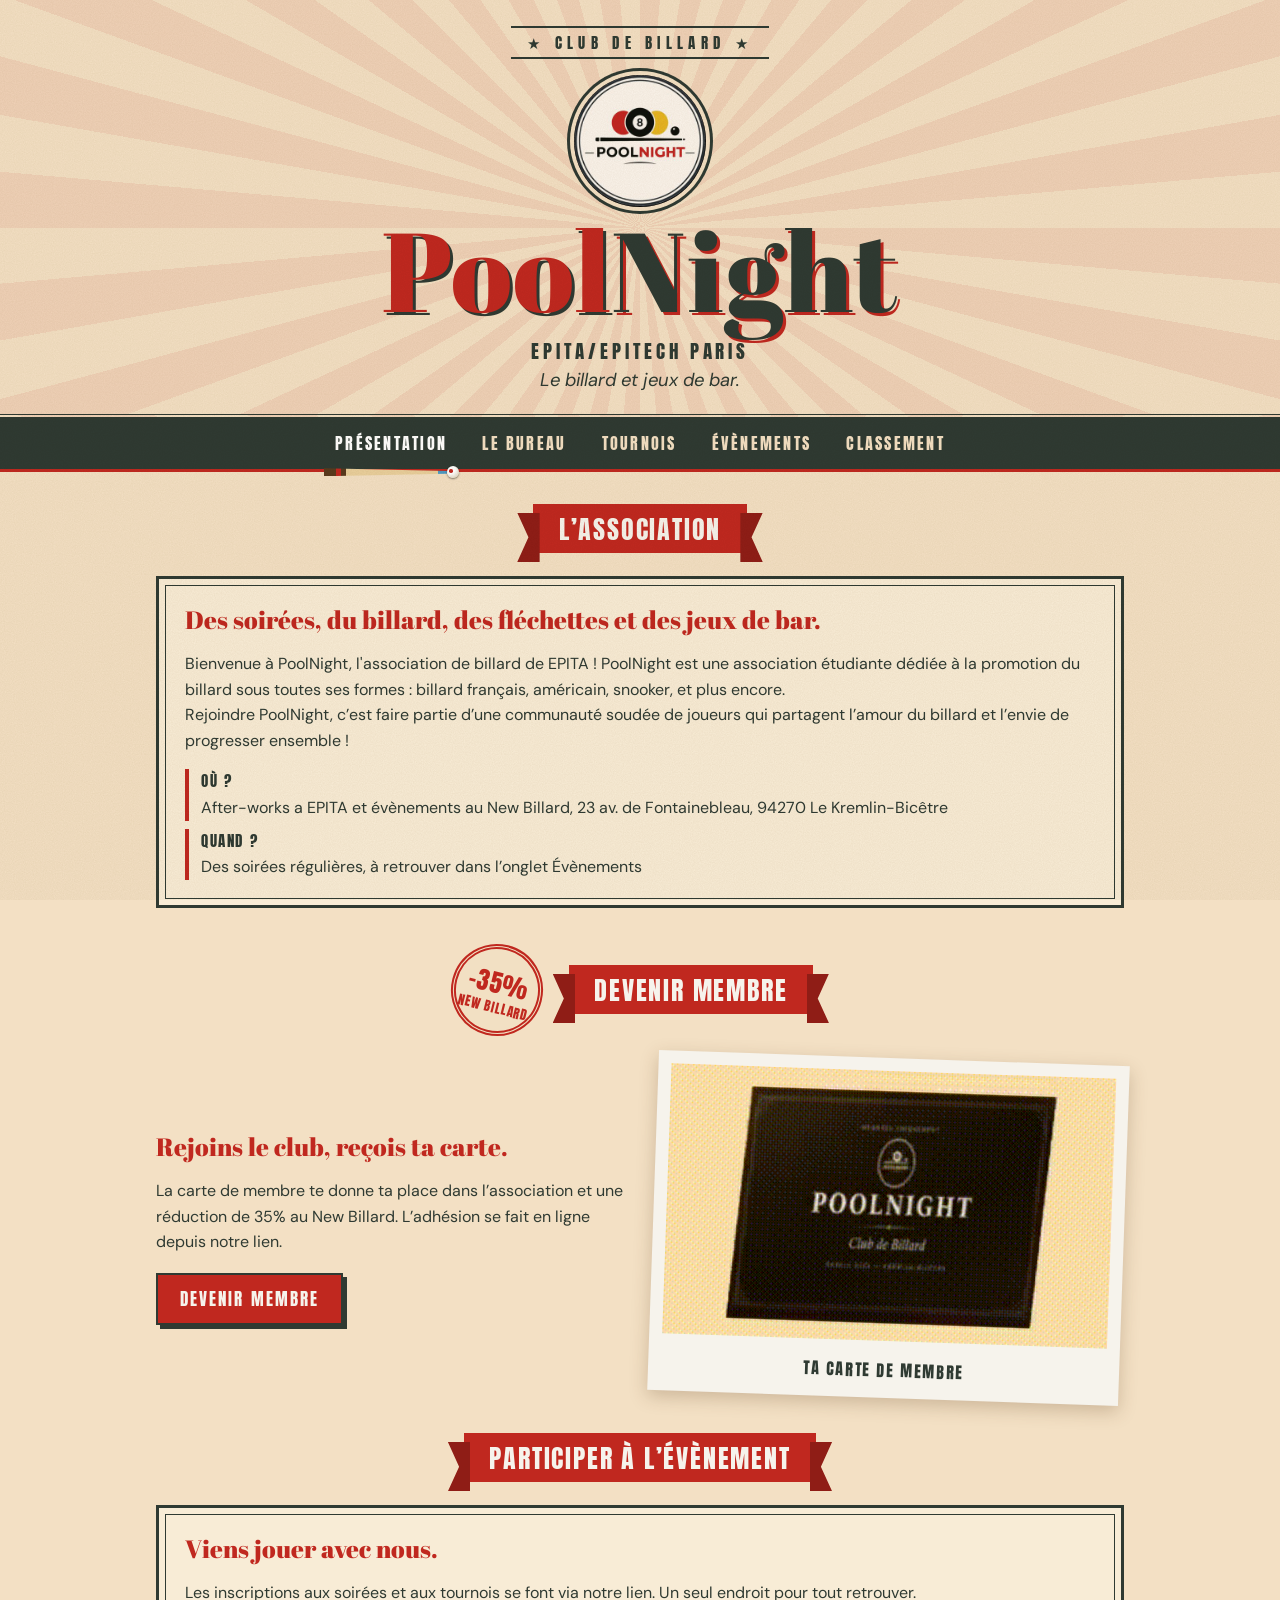
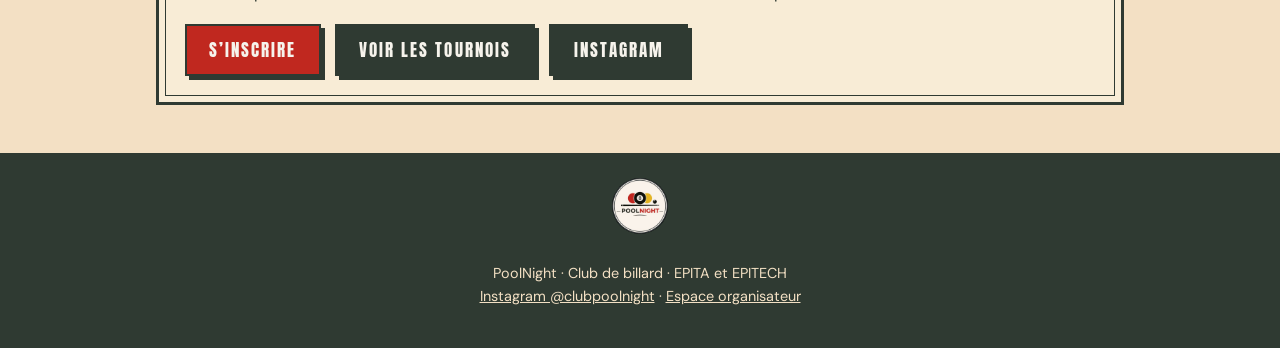
==== commit 8f6a79de: "Unified everything" ====
--- a/index.html
+++ b/index.html
@@ -128,7 +128,7 @@
 <nav aria-label="Navigation principale">
 <a id="t-presentation" href="#presentation">Présentation</a>
 <a id="t-bureau" href="#bureau">Le bureau</a>
-<a id="t-tournois" class="ext" href="https://pool-night.netlify.app">Tournois</a>
+<a id="t-tournois" href="#tournois">Tournois</a>
 <a id="t-evenements" href="#evenements">Évènements</a>
 <a id="t-classement" href="#classement">Classement</a>
 <div id="cue" class="off" aria-hidden="true"></div><div id="ball" class="off" aria-hidden="true"><i></i></div>
@@ -170,7 +170,7 @@
 <div class="next" id="next" hidden></div>
 <div class="btns">
 <a class="btn" data-lt target="_blank" rel="noopener noreferrer">S’inscrire</a>
-<a class="btn alt" href="#evenements">Voir les tournois</a>
+<a class="btn alt" href="#tournois">Voir les tournois</a>
 <a class="btn alt" data-insta target="_blank" rel="noopener noreferrer">Instagram</a>
 </div>
 </div>
@@ -188,6 +188,11 @@
 <div class="btns"><button class="btn" onclick="defiOpen()">Défie tes amis</button></div>
 <div class="frame" id="defi" hidden></div>
 <div id="dflog"></div>
+</section>
+
+<section id="p-tournois" hidden>
+<div class="rw"><h2 class="rib">Tournois</h2></div>
+<iframe id="ftour" title="Tournois PoolNight" style="display:block;width:100%;min-height:520px;border:0;background:transparent"></iframe>
 </section>
 
 <section id="p-organisateur" class="o" hidden>
@@ -216,7 +221,6 @@
 
 <script>
 /* ===== À MODIFIER ===== */
-const TOURNOI_URL='https://pool-night.netlify.app';   // page des tournois
 const LINKTREE='https://linktr.ee/clubpoolnight';                // lien du link-tree (vide = redirige vers Instagram)
 const INSTA='https://www.instagram.com/clubpoolnight?utm_source=ig_web_button_share_sheet&srtk=ZDNlZDc0MzIxNw==';
 const BUREAU=[
@@ -240,8 +244,6 @@
 const esc=s=>String(s).replace(/[&<>"]/g,c=>({'&':'&amp;','<':'&lt;','>':'&gt;','"':'&quot;'}[c]));
 document.querySelectorAll('[data-lt]').forEach(a=>a.href=LINKTREE||INSTA);
 document.querySelectorAll('[data-insta]').forEach(a=>a.href=INSTA);
-$('t-tournois').href=TOURNOI_URL;
-document.querySelectorAll('a[href="https://pool-night.netlify.app"]').forEach(a=>a.href=TOURNOI_URL);
 
 $('team').innerHTML=BUREAU.map(m=>`<article class="polaroid member"><div class="ph"><img src="${esc(m.img)}" alt="Photo de ${esc(m.n)}" loading="lazy" onerror="this.remove()"></div><h3>${esc(m.n)}</h3><p class="role">${esc(m.r)}</p><p>${esc(m.d)}</p></article>`).join('');
 
@@ -251,8 +253,8 @@
 const t0=new Date();t0.setHours(0,0,0,0);
 const ss=k=>{try{return sessionStorage.getItem(k)}catch(e){return null}};
 let D={events:DEFAULT_EVENTS.map(e=>({...e})),results:[]};
-let dirty=false,GH={owner:'',repo:'',branch:'main',token:'',auto:false},pubBusy=false,pubAgain=false,pubTimer;
-try{Object.assign(GH,JSON.parse(localStorage.getItem('pn_gh')))}catch(e){}
+let dirty=false,auto=false,pubBusy=false,pubAgain=false,pubTimer;
+try{auto=localStorage.getItem('pn_auto')==='1'}catch(e){}
 
 /* ---------- évènements ---------- */
 const isPast=e=>e.p==='past'||(e.p!=='up'&&day(e.d)<t0);
@@ -315,15 +317,16 @@
 }
 
 /* ---------- défis entre joueurs ---------- */
-const DEFI_API='https://pool-night.netlify.app/api/defis';
-let CH=[],DP=null;
+const API=location.protocol==='file:'?'https://pool-night.netlify.app':'';   /* même adresse que le site ; l'adresse complète ne sert que pour ouvrir le fichier en local */
+const DEFI_API=API+'/api/defis';
+let CH=[],DP=null,VAL=false;
 const lsGet=k=>{try{return JSON.parse(localStorage.getItem(k))}catch(e){return null}},lsSet=(k,v)=>{try{localStorage.setItem(k,JSON.stringify(v))}catch(e){}};
 async function dApi(body,okey){
  const h={'content-type':'application/json'};if(okey)h['x-organizer-key']=okey;
  let r;try{r=await fetch(DEFI_API,{method:'POST',headers:h,body:JSON.stringify(body)})}catch(e){throw new Error('Impossible de joindre le serveur des défis.')}
  const j=await r.json().catch(()=>({}));if(!r.ok)throw new Error(j.error||'Erreur '+r.status);return j}
 async function loadDefis(){
- try{const r=await fetch(DEFI_API+'?'+Date.now());if(!r.ok)return;const j=await r.json();CH=Array.isArray(j.defis)?j.defis:[]}catch(e){return}
+ try{const r=await fetch(DEFI_API+'?'+Date.now());if(!r.ok)return;const j=await r.json();CH=Array.isArray(j.defis)?j.defis:[];VAL=!!j.validation}catch(e){return}
  renderBoard();renderDefiLog();renderMine();defiCheck()}
 const defiLink=x=>(location.protocol==='file:'?location.href.split('#')[0]:location.origin+location.pathname)+'#classement?defi='+x.id+'&k='+x.ck;
 const mineOf=id=>(lsGet('pn_defis')||[]).find(x=>x.id===id);
@@ -344,17 +347,17 @@
  const a=$('dme').value.trim(),b=$('dop').value.trim(),w=+$('dw').value,score=$('dsc').value.trim(),m=$('dmsg');
  m.textContent='';$('dgo').disabled=true;
  try{const r=await dApi({action:'create',a,b,w,score});
-  lsSet('pn_me',a);const L=lsGet('pn_defis')||[];L.unshift({id:r.id,ck:r.ck,dk:r.dk});lsSet('pn_defis',L.slice(0,30));
-  await loadDefis();m.textContent='Défi enregistré ! Envoie le lien à '+b+' (bouton « Partager le lien » ci-dessous) pour qu’il le confirme.';
+  lsSet('pn_me',a);const L=lsGet('pn_defis')||[];L.unshift({id:r.id,ck:r.ck,dk:r.dk,a,b,w,score,t:Date.now()});lsSet('pn_defis',L.slice(0,30));
+  await loadDefis();m.textContent='Défi enregistré ! Envoie le lien à '+b+' (lien ci-dessous) pour qu’il le confirme.';
   $('dop').value='';$('dsc').value=''}
  catch(e){m.textContent=e.message}
  $('dgo').disabled=false}
 function renderMine(){
  const el=$('dmine');if(!el)return;
- const L=(lsGet('pn_defis')||[]).map(x=>({x,d:CH.find(c=>c.id===x.id)})).filter(y=>y.d).slice(0,6);
+ const L=(lsGet('pn_defis')||[]).map(x=>({x,d:CH.find(c=>c.id===x.id)||(x.a&&Date.now()-x.t<12e4?{id:x.id,a:x.a,b:x.b,w:x.w,score:x.score,status:'pending'}:null)})).filter(y=>y.d).slice(0,6);
  el.innerHTML=L.length?'<h4 class="dh">Mes défis</h4>'+L.map(({x,d})=>{
-  const w=d.w===0?d.a:d.b,l=d.w===0?d.b:d.a,st={pending:'En attente de '+d.b,confirmed:'Confirmé',rejected:'Contesté',expired:'Expiré'}[d.status]||d.status;
-  return `<div class="oe"><div class="row"><span><b>${esc(w)}</b> bat ${esc(l)}${d.score?' ('+esc(d.score)+')':''}</span><span class="tag ${d.status==='pending'?'u':'p'}">${esc(st)}</span></div>${d.status==='pending'?`<div class="row"><button class="btn sm" onclick="defiShare('${x.id}')">Partager le lien</button><button class="btn alt sm" onclick="defiCopy('${x.id}')">Copier le lien</button><button class="btn alt sm" onclick="defiCancel('${x.id}')">Annuler</button></div>`:''}</div>`}).join(''):''}
+  const w=d.w===0?d.a:d.b,l=d.w===0?d.b:d.a,st={pending:'En attente de '+d.b,awaiting:'Validation du bureau en cours',confirmed:'Confirmé',rejected:'Contesté',expired:'Expiré'}[d.status]||d.status;
+  return `<div class="oe"><div class="row"><span><b>${esc(w)}</b> bat ${esc(l)}${d.score?' ('+esc(d.score)+')':''}</span><span class="tag ${d.status==='pending'?'u':'p'}">${esc(st)}</span></div>${d.status==='pending'?`<div class="row"><input readonly value="${esc(defiLink(x))}" onclick="this.select()" aria-label="Lien à envoyer à l’adversaire" style="flex:1;min-width:14rem"></div><div class="row"><button class="btn sm" onclick="defiShare('${x.id}')">Partager le lien</button><button class="btn alt sm" onclick="defiCopy('${x.id}')">Copier le lien</button><button class="btn alt sm" onclick="defiCancel('${x.id}')">Annuler</button></div>`:''}</div>`}).join(''):''}
 async function defiCopy(id){
  const x=mineOf(id);if(!x)return;const u=defiLink(x),m=$('dmsg');
  try{await navigator.clipboard.writeText(u);if(m)m.textContent='Lien copié.'}catch(e){prompt('Copie ce lien :',u)}}
@@ -372,29 +375,34 @@
  if(!d){el.innerHTML='<h3 class="oh">Défi introuvable</h3><p class="st">Ce lien n’est plus valable.</p><button class="btn alt sm" onclick="defiLeave()">Fermer</button>';return}
  el.innerHTML=`<h3 class="oh">Confirme un défi</h3><p class="lead"><b>${esc(d.a)}</b> ${d.w===0?'dit t’avoir battu':'dit avoir perdu contre toi'}${d.score?' ('+esc(d.score)+')':''}.</p><p class="st">Défi adressé à ${esc(d.b)}.</p>`
   +(d.status==='pending'?`<p class="st">Si c’est exact, confirme : le match sera compté dans l’ELO des deux joueurs.</p><div class="row"><button class="btn" onclick="defiAnswer(true)">C’est exact</button><button class="btn alt" onclick="defiAnswer(false)">Je conteste</button></div><p class="st" id="dmsg" role="status"></p>`
-   :`<p class="st">Ce défi est déjà ${{confirmed:'confirmé',rejected:'contesté',expired:'expiré'}[d.status]||'clos'}.</p><button class="btn alt sm" onclick="defiLeave()">Fermer</button>`)}
+   :`<p class="st">Ce défi est déjà ${{confirmed:'confirmé',awaiting:'confirmé, en attente de validation du bureau',rejected:'contesté',expired:'expiré'}[d.status]||'clos'}.</p><button class="btn alt sm" onclick="defiLeave()">Fermer</button>`)}
 async function defiAnswer(ok){
  if(!DP)return;
  try{await dApi({action:'confirm',id:DP.id,ck:DP.k,accept:ok});await loadDefis()}
  catch(e){const m=$('dmsg');if(m)m.textContent=e.message}}
 function renderDefiLog(){
- const c=CH.filter(d=>d.status==='confirmed').sort((a,b)=>(b.tc||b.t)-(a.tc||a.t)).slice(0,8),p=CH.filter(d=>d.status==='pending').length;
- $('dflog').innerHTML=c.length||p?'<h3 class="oh">Derniers défis</h3>'+c.map(d=>{const w=d.w===0?d.a:d.b,l=d.w===0?d.b:d.a;return `<div class="dfl"><span><b>${esc(w)}</b> bat ${esc(l)}${d.score?' ('+esc(d.score)+')':''}</span><span>${new Date(d.tc||d.t).toLocaleDateString('fr-FR')}</span></div>`}).join('')+(p?`<p class="st">${p} défi${p>1?'s':''} en attente de confirmation.</p>`:''):''}
+ const c=CH.filter(d=>d.status==='confirmed').sort((a,b)=>(b.tc||b.t)-(a.tc||a.t)).slice(0,8),p=CH.filter(d=>d.status==='pending'||d.status==='awaiting').length;
+ $('dflog').innerHTML=c.length||p?'<h3 class="oh">Derniers défis</h3>'+c.map(d=>{const w=d.w===0?d.a:d.b,l=d.w===0?d.b:d.a;return `<div class="dfl"><span><b>${esc(w)}</b> bat ${esc(l)}${d.score?' ('+esc(d.score)+')':''}</span><span>${new Date(d.tc||d.t).toLocaleDateString('fr-FR')}</span></div>`}).join('')+(p?`<p class="st">${p} défi${p>1?'s':''} en attente de confirmation ou de validation.</p>`:''):''}
 /* espace orga : corriger ou supprimer les défis */
 const okey=()=>{const v=$('okey')?$('okey').value:(ss('pn_okey')||'');try{sessionStorage.setItem('pn_okey',v)}catch(e){}return v};
 function orgaDefis(){
  const sel=(v,arr)=>arr.map(([k,t])=>`<option value="${k}"${String(v)===String(k)?' selected':''}>${t}</option>`).join('');
  const rows=CH.map(d=>`<div class="oe"><div class="row"><input id="oa_${d.id}" value="${esc(d.a)}" aria-label="Joueur A"><span>contre</span><input id="ob_${d.id}" value="${esc(d.b)}" aria-label="Joueur B"></div>
-<div class="row"><select id="ow_${d.id}" aria-label="Vainqueur">${sel(d.w,[[0,'A gagne'],[1,'B gagne']])}</select><input id="os_${d.id}" value="${esc(d.score||'')}" placeholder="Score" size="7" aria-label="Score"><select id="ot_${d.id}" aria-label="Statut">${sel(d.status,[['pending','En attente'],['confirmed','Confirmé'],['rejected','Contesté'],['void','Annulé par l’orga'],['expired','Expiré']])}</select></div>
-<div class="row"><span class="st">Déclaré le ${new Date(d.t).toLocaleString('fr-FR')}${d.tc?' · traité le '+new Date(d.tc).toLocaleString('fr-FR'):''}${d.edited?' · modifié par l’orga':''}</span><button class="btn sm" onclick="defiOrgaSave('${d.id}')">Enregistrer</button><button class="btn alt sm" onclick="defiOrgaDel('${d.id}')">Supprimer</button></div></div>`).join('');
+<div class="row"><select id="ow_${d.id}" aria-label="Vainqueur">${sel(d.w,[[0,'A gagne'],[1,'B gagne']])}</select><input id="os_${d.id}" value="${esc(d.score||'')}" placeholder="Score" size="7" aria-label="Score"><select id="ot_${d.id}" aria-label="Statut">${sel(d.status,[['pending','En attente'],['awaiting','À valider (confirmé par l’adversaire)'],['confirmed','Confirmé'],['rejected','Contesté'],['void','Annulé par l’orga'],['expired','Expiré']])}</select></div>
+<div class="row"><span class="st">Déclaré le ${new Date(d.t).toLocaleString('fr-FR')}${d.tc?' · traité le '+new Date(d.tc).toLocaleString('fr-FR'):''}${d.edited?' · modifié par l’orga':''}</span>${d.status==='awaiting'?`<button class="btn sm" onclick="defiOrgaValidate('${d.id}')">Valider</button>`:''}<button class="btn sm" onclick="defiOrgaSave('${d.id}')">Enregistrer</button><button class="btn alt sm" onclick="defiOrgaDel('${d.id}')">Supprimer</button></div></div>`).join('');
  return `<div class="frame"><h3 class="oh">Défis des joueurs</h3><p class="st">Tous les défis déclarés. Si un résultat est truqué : change le vainqueur, passe-le en « Annulé » ou supprime-le, l’ELO est recalculé aussitôt pour tout le monde. Seul un défi « Confirmé » compte. A est le joueur qui a déclaré le défi.</p>
-<div class="row"><input id="okey" type="password" value="${esc(ss('pn_okey')||'')}" placeholder="Clé organisateur (Netlify)" aria-label="Clé organisateur" onchange="okey()"><button class="btn alt sm" onclick="okey();loadDefis().then(renderOrga)">Actualiser</button></div>
+<div class="row"><label><input type="checkbox" id="oval"${VAL?' checked':''} onchange="defiOrgaCfg(this.checked)"> Validation obligatoire par le bureau (un défi confirmé par l’adversaire ne compte qu’après ton « Valider »)</label></div>
+<div class="row"><button class="btn alt sm" onclick="okey();loadDefis().then(renderOrga)">Actualiser la liste</button></div>
 <p class="st" id="odmsg" role="status"></p>${rows||'<p class="st">Aucun défi pour le moment.</p>'}</div>`}
 async function defiOrgaSave(id){
  const g=k=>$(k+'_'+id).value,m=$('odmsg');
  try{await dApi({action:'orga_update',id,a:g('oa'),b:g('ob'),w:+g('ow'),score:g('os'),status:g('ot')==='expired'?'pending':g('ot')},okey());
   await loadDefis();renderOrga();$('odmsg').textContent='Enregistré, ELO recalculé.'}
  catch(e){m.textContent=e.message}}
+function defiOrgaValidate(id){$('ot_'+id).value='confirmed';defiOrgaSave(id)}
+async function defiOrgaCfg(v){
+ try{await dApi({action:'orga_config',validation:v},okey());VAL=v;$('odmsg').textContent=v?'Validation du bureau activée.':'Validation du bureau désactivée.'}
+ catch(e){$('oval').checked=!v;$('odmsg').textContent=e.message}}
 async function defiOrgaDel(id){
  if(!confirm('Supprimer définitivement ce défi ?'))return;
  try{await dApi({action:'orga_delete',id},okey());await loadDefis();renderOrga();$('odmsg').textContent='Défi supprimé, ELO recalculé.'}
@@ -413,41 +421,40 @@
 const st=t=>{const s=$('ost');if(s)s.textContent=t};
 function touch(){
  dirty=true;st('Modifications non publiées.');clearTimeout(pubTimer);
- if(GH.auto&&GH.token)pubTimer=setTimeout(publish,1500);
+ if(auto&&okey())pubTimer=setTimeout(publish,1500);
 }
 const ev=id=>D.events.find(e=>e.id===id);
 function evSet(id,k,v){ev(id)[k]=v;touch();renderEvents()}
 function evAdd(){D.events.push({id:'e'+Date.now(),d:iso(new Date()),t:'Nouvel évènement',l:'',x:'',img:''});touch();renderEvents();renderOrga()}
 function evDel(id){if(confirm('Supprimer cet évènement ?')){D.events=D.events.filter(e=>e.id!==id);touch();renderEvents();renderOrga()}}
 function evMove(id){const e=ev(id);e.p=isPast(e)?'up':'past';touch();renderEvents();renderOrga()}
-const ghOk=()=>GH.token&&GH.owner&&GH.repo;
-function ghSave(){
- GH={owner:$('go').value.trim(),repo:$('gr').value.trim(),branch:$('gb').value.trim()||'main',token:$('gt').value.trim(),auto:$('ga').checked};
- try{localStorage.setItem('pn_gh',JSON.stringify(GH))}catch(e){}
-}
-async function ghPut(path,b64,msg){
- const url=`https://api.github.com/repos/${GH.owner}/${GH.repo}/contents/${path}`,h={Authorization:'Bearer '+GH.token,Accept:'application/vnd.github+json'};
- const g=await fetch(url+'?ref='+encodeURIComponent(GH.branch),{headers:h,cache:'no-store'});
- const body={message:msg,branch:GH.branch,content:b64};if(g.ok)body.sha=(await g.json()).sha;
- const r=await fetch(url,{method:'PUT',headers:h,body:JSON.stringify(body)});if(!r.ok)throw new Error('code '+r.status);
-}
+const autoSave=v=>{auto=v;try{localStorage.setItem('pn_auto',v?'1':'0')}catch(e){}};
+async function apiOrga(path,method,body,type){
+ const k=okey();if(!k)throw new Error('saisis la clé organisateur');
+ let r;try{r=await fetch(API+path,{method,headers:Object.assign({'x-organizer-key':k},type?{'content-type':type}:{}),body})}catch(e){throw new Error('serveur injoignable')}
+ if(r.status===401||r.status===403)throw new Error('clé organisateur incorrecte');
+ if(r.status===429)throw new Error('trop d’essais, réessaie dans une heure');
+ if(!r.ok)throw new Error('code '+r.status);return r}
+async function checkKey(){
+ const m=$('kmsg');m.textContent='Vérification…';
+ try{await apiOrga('/api/tournoi','POST');m.textContent='Clé valide.'}catch(e){m.textContent='Échec : '+e.message+'.'}}
 async function publish(){
- if(!ghOk())return st('Renseigne utilisateur, dépôt et jeton GitHub.');
  if(pubBusy){pubAgain=true;return}
  pubBusy=true;st('Publication en cours…');
- try{await ghPut(DATA_PATH,btoa(unescape(encodeURIComponent(JSON.stringify(D,null,1)))),'Mise à jour du site');dirty=false;st('Publié à '+new Date().toLocaleTimeString('fr-FR')+'. En ligne dans 1 à 2 minutes.')}
- catch(e){st('Échec de la publication ('+e.message+'). Vérifie le jeton, le dépôt et la branche.')}
+ try{await apiOrga('/api/donnees','PUT',JSON.stringify(D),'application/json');dirty=false;st('Publié à '+new Date().toLocaleTimeString('fr-FR')+'. Visible tout de suite.')}
+ catch(e){st('Échec de la publication ('+e.message+').')}
  pubBusy=false;if(pubAgain){pubAgain=false;publish()}
 }
 async function upImg(id,input){
- const f=input.files[0];if(!f)return;if(!ghOk())return st('Configure d’abord la publication GitHub pour téléverser une affiche.');
+ const f=input.files[0];if(!f)return;
  try{
   st('Téléversement de l’affiche…');
   const bm=await createImageBitmap(f),s=Math.min(1,900/bm.width),c=document.createElement('canvas');
   c.width=Math.round(bm.width*s);c.height=Math.round(bm.height*s);c.getContext('2d').drawImage(bm,0,0,c.width,c.height);
-  const path='assets/ev-'+Date.now()+'.jpg';
-  await ghPut(path,c.toDataURL('image/jpeg',.85).split(',')[1],'Affiche d’évènement');
-  evSet(id,'img',path);renderOrga();st('Affiche téléversée. Elle s’affichera après le déploiement du site.');
+  const blob=await new Promise(ok=>c.toBlob(ok,'image/jpeg',.85));
+  const name='ev-'+Date.now()+'.jpg';
+  await apiOrga('/api/affiche/'+name,'PUT',blob,'image/jpeg');
+  evSet(id,'img','/api/affiche/'+name);renderOrga();st('Affiche téléversée. Pense à publier pour l’associer à l’évènement.');
  }catch(e){st('Échec du téléversement ('+e.message+').')}
 }
 function exportData(){
@@ -463,11 +470,8 @@
 }
 function importFile(i){const f=i.files[0];if(f)f.text().then(x=>addResult(JSON.parse(x))).catch(()=>alert('Fichier illisible.'))}
 async function importRemote(){
- const base=TOURNOI_URL.replace(/\/?$/,'/');
- for(const p of ['api/tournoi','tournoi.json']){
-  try{const r=await fetch(new URL(p,base),{cache:'no-store'});if(r.ok){addResult(await r.json());return}}catch(e){}
- }
- alert('Lecture impossible depuis le site des tournois (blocage du navigateur). Exporte tournoi.json depuis la page tournois et charge-le avec « Importer un fichier ».');
+ try{const r=await fetch(API+'/api/tournoi',{cache:'no-store'});const j=r.ok?await r.json():null;if(j){addResult(j);return}}catch(e){}
+ alert('Aucun tournoi publié sur la page tournois (ou lecture impossible). Génère un tableau depuis l’onglet Tournois, ou charge tournoi.json avec « Importer un fichier ».');
 }
 function resDel(i){if(confirm('Retirer ce tournoi du classement ?')){D.results.splice(i,1);touch();renderBoard();renderOrga()}}
 async function makeHash(){try{$('hout').textContent=await sha($('npw').value)}catch(e){$('hout').textContent='Indisponible hors https.'}}
@@ -476,15 +480,15 @@
 <textarea placeholder="Description" oninput="evSet('${e.id}','x',this.value)" aria-label="Description">${esc(e.x)}</textarea>
 <div class="row"><input value="${esc(e.img||'')}" placeholder="assets/affiche.jpg" oninput="evSet('${e.id}','img',this.value)" aria-label="Chemin de l’affiche"><label class="btn alt sm">Téléverser une affiche<input type="file" accept="image/*" hidden onchange="upImg('${e.id}',this)"></label></div>
 <div class="row"><span class="tag ${p?'p':'u'}">${p?'Passé':'À venir'}</span><button class="btn alt sm" onclick="evMove('${e.id}')">${p?'Remettre à venir':'Passer en évènement passé'}</button><button class="btn sm" onclick="evDel('${e.id}')">Supprimer</button></div></div>`};
- $('orga').innerHTML=`<div class="frame"><h3 class="oh">Évènements</h3><button class="btn" onclick="evAdd()">Ajouter un évènement</button>${[...D.events].sort((a,b)=>day(b.d)-day(a.d)).map(e2).join('')}</div>
+ $('orga').innerHTML=`<div class="frame"><h3 class="oh">Clé organisateur</h3><p class="st">Nécessaire pour publier, téléverser une affiche et corriger les défis. C’est la même clé que celle de l’onglet Tournois. Elle reste seulement dans cet onglet du navigateur.</p><div class="row"><input id="okey" type="password" value="${esc(ss('pn_okey')||'')}" placeholder="Clé organisateur" autocomplete="off" aria-label="Clé organisateur" onchange="okey()"><button class="btn alt sm" onclick="okey();checkKey()">Vérifier la clé</button></div><p class="st" id="kmsg" role="status"></p></div>
+<div class="frame"><h3 class="oh">Évènements</h3><button class="btn" onclick="evAdd()">Ajouter un évènement</button>${[...D.events].sort((a,b)=>day(b.d)-day(a.d)).map(e2).join('')}</div>
 <div class="frame"><h3 class="oh">Classement</h3><p class="st">Après chaque tournoi, exporte tournoi.json depuis la page tournois, puis importe-le ici. Chaque match joué met à jour l’ELO des deux joueurs (les byes ne comptent pas). L’ordre des matchs est celui de la saisie des résultats, ou à défaut l’ordre logique des tours. Pour corriger un résultat, corrige-le dans la page tournois puis réimporte le fichier avec le même nom et la même date.</p>
 <div class="row"><input id="rn" placeholder="Nom du tournoi" aria-label="Nom du tournoi"><input id="rd" type="date" value="${iso(new Date())}" aria-label="Date du tournoi"></div>
 <div class="row"><label class="btn alt sm">Importer un fichier<input type="file" accept=".json" hidden onchange="importFile(this)"></label><button class="btn alt sm" onclick="importRemote()">Importer depuis le site tournois</button></div>
 ${D.results.map((t,i)=>`<div class="row"><span>${esc(t.name)} · ${day(t.date).toLocaleDateString('fr-FR')} · ${t.matches?t.matches.length+' matchs':'ancien format, non compté'}</span><button class="btn sm" onclick="resDel(${i})">Retirer</button></div>`).join('')||'<p class="st">Aucun tournoi importé.</p>'}</div>
-${orgaDefis()}<div class="frame"><h3 class="oh">Publication</h3><p class="st">Les changements ne sont visibles du public qu’une fois publiés sur GitHub. Le jeton reste dans ce navigateur (Contents : Read and write, dépôt du site uniquement).</p>
-<div class="row"><input id="go" placeholder="Utilisateur GitHub" value="${esc(GH.owner)}" aria-label="Utilisateur GitHub"><input id="gr" placeholder="Dépôt" value="${esc(GH.repo)}" aria-label="Dépôt"><input id="gb" placeholder="Branche" value="${esc(GH.branch)}" aria-label="Branche"></div>
-<div class="row"><input id="gt" type="password" placeholder="Jeton d’accès" value="${esc(GH.token)}" aria-label="Jeton d’accès"><label><input type="checkbox" id="ga"${GH.auto?' checked':''}> Publier automatiquement</label></div>
-<div class="row"><button class="btn" onclick="ghSave();publish()">Enregistrer et publier</button><button class="btn alt sm" onclick="exportData()">Exporter data.json</button></div>
+${orgaDefis()}<div class="frame"><h3 class="oh">Publication</h3><p class="st">Les évènements et résultats publiés sont visibles tout de suite par tout le monde (aucun déploiement nécessaire).</p>
+<div class="row"><label><input type="checkbox" id="ga"${auto?' checked':''} onchange="autoSave(this.checked)"> Publier automatiquement</label></div>
+<div class="row"><button class="btn" onclick="okey();publish()">Publier</button><button class="btn alt sm" onclick="exportData()">Exporter data.json</button></div>
 <p class="st" id="ost" role="status">${dirty?'Modifications non publiées.':''}</p></div>
 <div class="frame"><h3 class="oh">Mot de passe</h3><p class="st">Saisis un nouveau mot de passe, copie l’empreinte obtenue dans la constante ORGA_HASH de poolnight.html, puis republie le site.</p>
 <div class="row"><input id="npw" type="text" placeholder="Nouveau mot de passe" aria-label="Nouveau mot de passe"><button class="btn alt sm" onclick="makeHash()">Générer l’empreinte</button></div><code class="mono" id="hout"></code>
@@ -529,20 +533,27 @@
 }
 addEventListener('resize',()=>{if(cueTab)moveCue(cueTab)});
 if(document.fonts)document.fonts.ready.then(()=>{if(cueTab)moveCue(cueTab)});
-const TABS=['presentation','bureau','evenements','classement','organisateur'];
+const TABS=['presentation','bureau','tournois','evenements','classement','organisateur'];
 function show(){
  const [h,q]=location.hash.slice(1).split('?'),t=TABS.includes(h)?h:'presentation';
  if(q){const pr=new URLSearchParams(q),id=pr.get('defi'),k=pr.get('k');if(/^[a-f0-9]{12}$/.test(id||'')&&/^[a-f0-9]{24}$/.test(k||''))DP={id,k}}
  else if(DP){DP=null;$('defi').hidden=true}
  TABS.forEach(n=>{$('p-'+n).hidden=n!==t;const a=$('t-'+n);if(a)n===t?a.setAttribute('aria-current','page'):a.removeAttribute('aria-current')});
  moveCue($('t-'+t));
+ if(t==='tournois'){const f=$('ftour'),src='tournois.html?embed=1'+(new URLSearchParams(q||'').get('vue')==='orga'?'&vue=orga':'');if(f.getAttribute('src')!==src)f.src=src}
  if(DP)defiCheck();
  if(t==='organisateur'){const ok=ss('pn_orga')==='1';$('login').hidden=ok;$('orga').hidden=!ok;if(ok)renderOrga()}
 }
 addEventListener('hashchange',show);
+addEventListener('message',e=>{const f=$('ftour');if(f&&e.source===f.contentWindow&&e.data&&typeof e.data.pnH==='number')f.style.height=Math.max(300,e.data.pnH)+'px'});
 addEventListener('beforeunload',e=>{if(dirty){e.preventDefault();e.returnValue=''}});
 renderEvents();renderBoard();show();loadDefis();
-fetch(DATA_PATH+'?'+Date.now()).then(r=>r.ok?r.json():null).then(j=>{if(j&&Array.isArray(j.events)&&!dirty){D={events:j.events,results:j.results||[]};renderEvents();renderBoard();if(location.hash==='#organisateur'&&ss('pn_orga')==='1')renderOrga()}}).catch(()=>{});
+(async()=>{
+ let j=null;
+ try{const r=await fetch(API+'/api/donnees?'+Date.now(),{cache:'no-store'});if(r.ok)j=await r.json()}catch(e){}
+ if(!j||!Array.isArray(j.events)){try{const r=await fetch(DATA_PATH+'?'+Date.now());if(r.ok)j=await r.json()}catch(e){}}   /* repli : data.json du dépôt */
+ if(j&&Array.isArray(j.events)&&!dirty){D={events:j.events,results:j.results||[]};renderEvents();renderBoard();if(location.hash==='#organisateur'&&ss('pn_orga')==='1')renderOrga()}
+})();
 const v=document.querySelector('video');
 if(v&&matchMedia('(prefers-reduced-motion: reduce)').matches){v.pause();v.removeAttribute('autoplay')}
 </script>
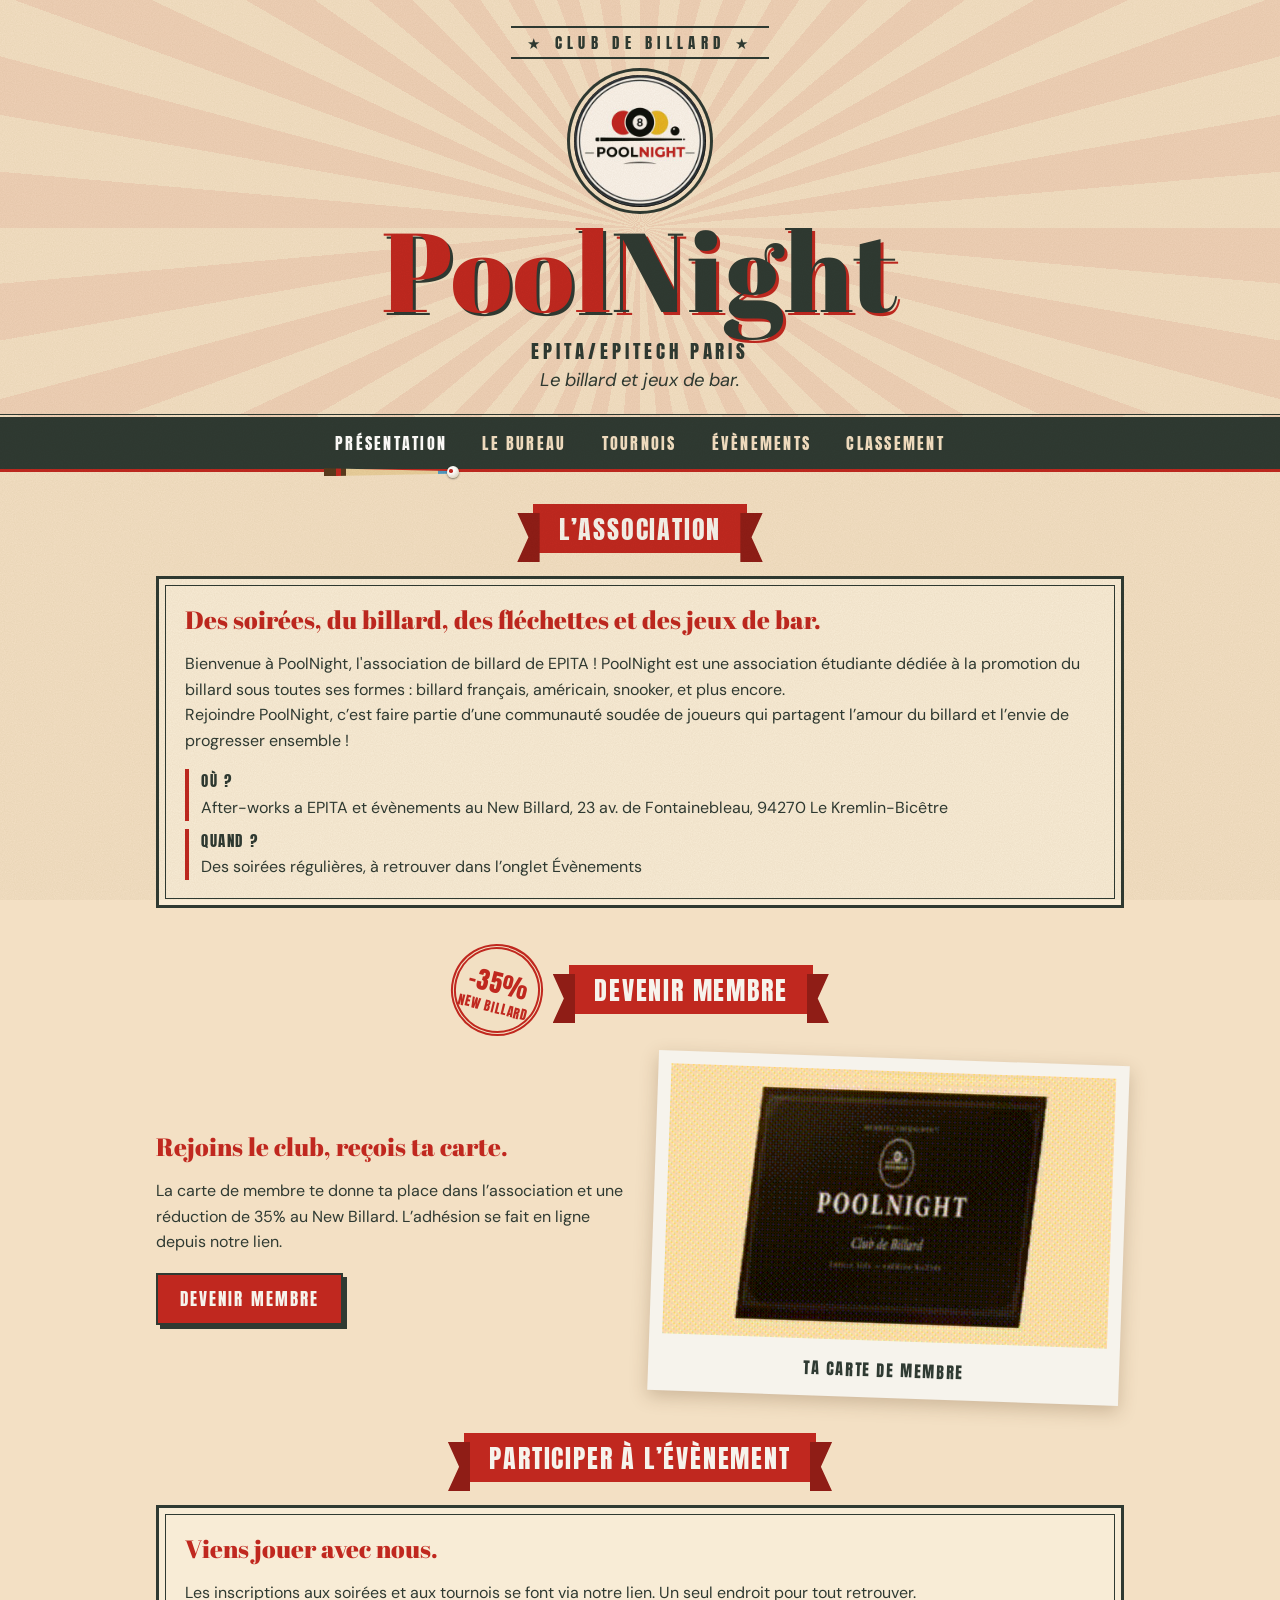
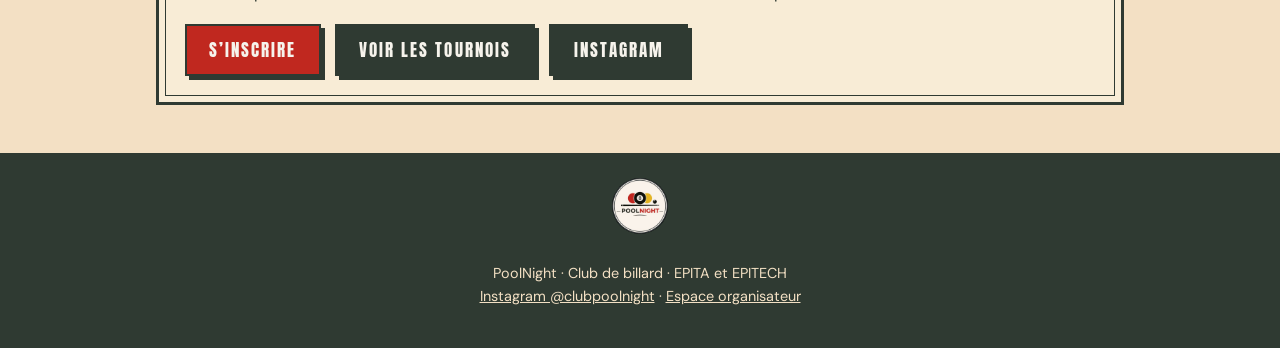
==== commit 1741efa3: "Add files via upload" ====
--- a/index.html
+++ b/index.html
@@ -83,6 +83,14 @@
 .ev h3{font:400 1.3rem Anton,sans-serif;letter-spacing:.05em;text-transform:uppercase;margin:0 3.6rem .2rem 0}
 .ev p{margin:.2rem 0;font-size:.95rem}.ev .lieu{font-style:italic;opacity:.8}
 .ev.past img{filter:grayscale(.55) sepia(.3)}
+.ev img{transition:filter .25s}
+/* évènements passés : la carte survolée grossit et retrouve ses couleurs, ses voisines grossissent un peu (effet loupe) */
+@media (hover:hover) and (prefers-reduced-motion:no-preference){
+ .ev.past{position:relative;transition:transform .25s cubic-bezier(.2,.9,.3,1.25),box-shadow .25s}
+ .ev.past:hover{transform:scale(1.09);z-index:3;box-shadow:0 16px 32px #5a3d1a66}
+ .ev.past:hover img{filter:none}
+ .ev.past:hover+.ev.past,.ev.past:has(+.ev.past:hover){transform:scale(1.035);z-index:2}
+}
 .ev.past .date{background:var(--ink)}
 .empty{padding:1.2rem;border:2px dashed var(--line);text-align:center}
 footer{background:var(--ink);color:var(--bg);text-align:center;padding:1.6rem 1rem;font-size:.9rem}
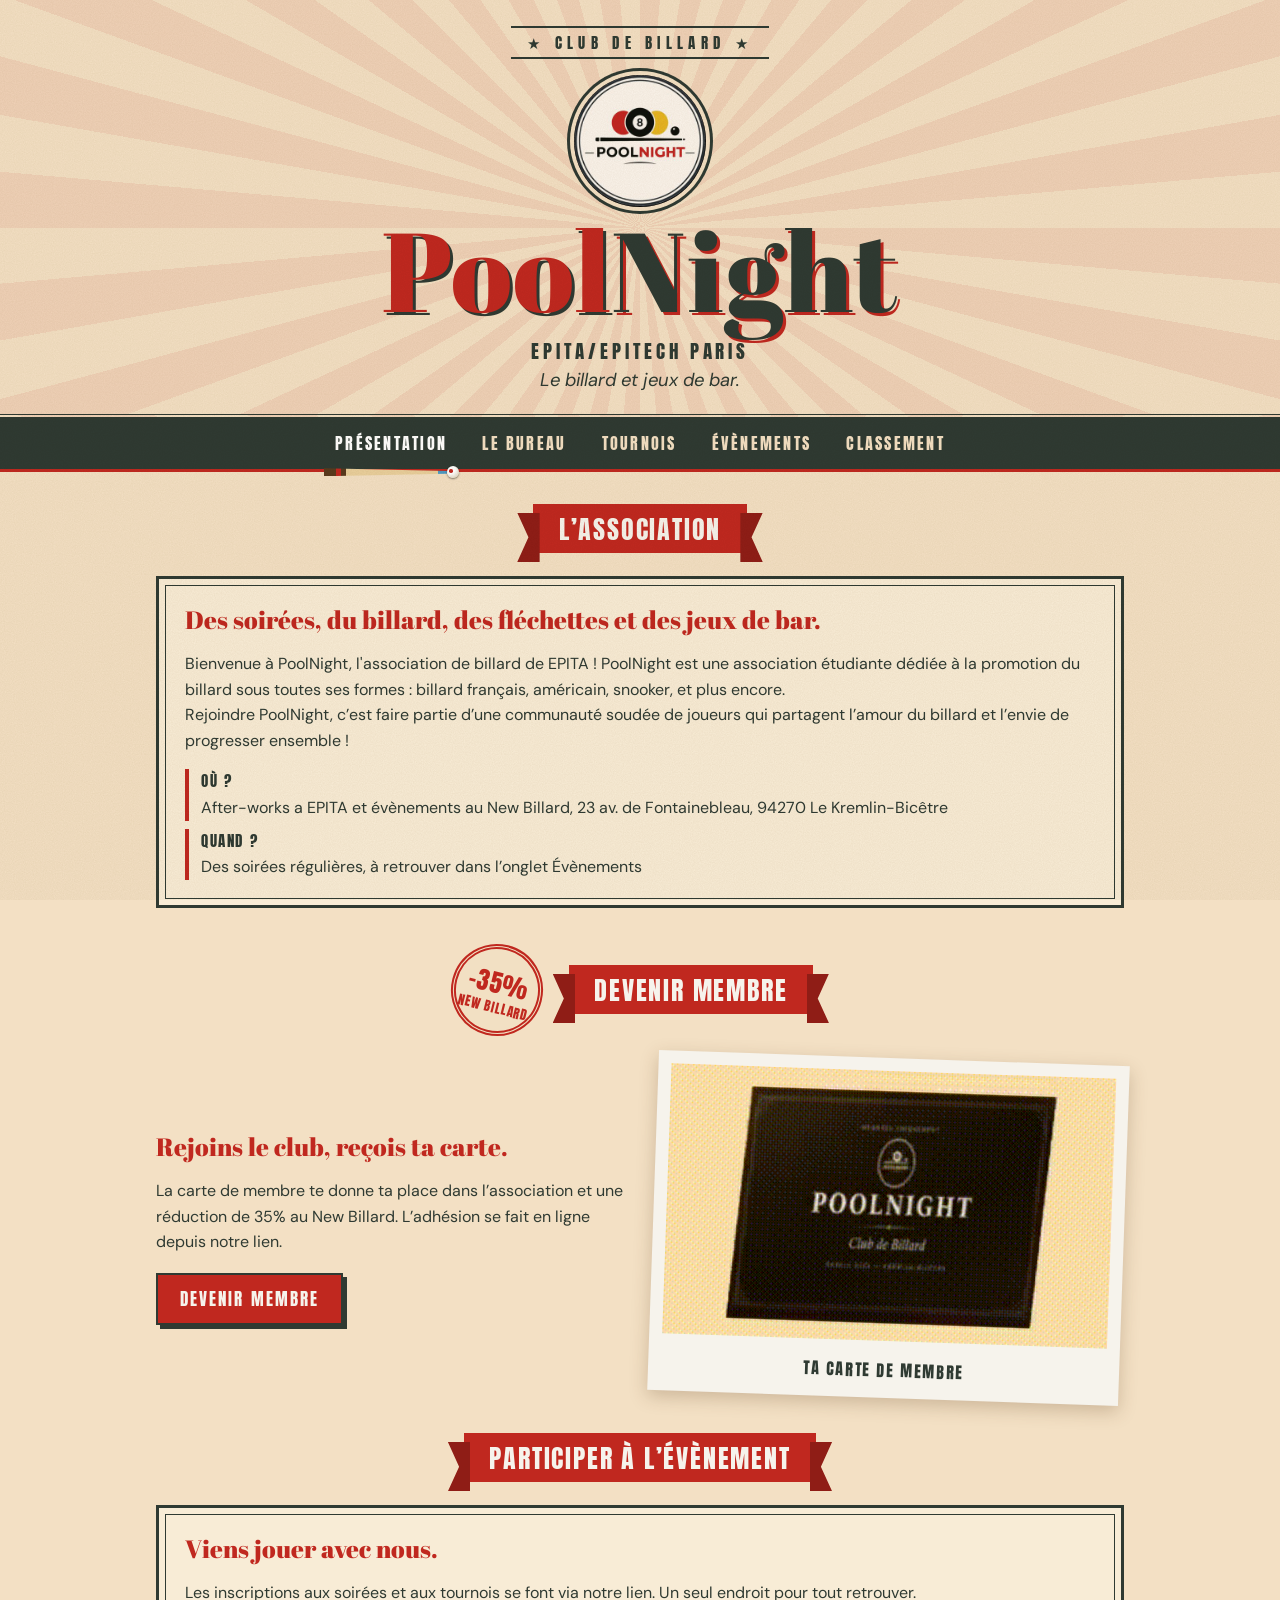
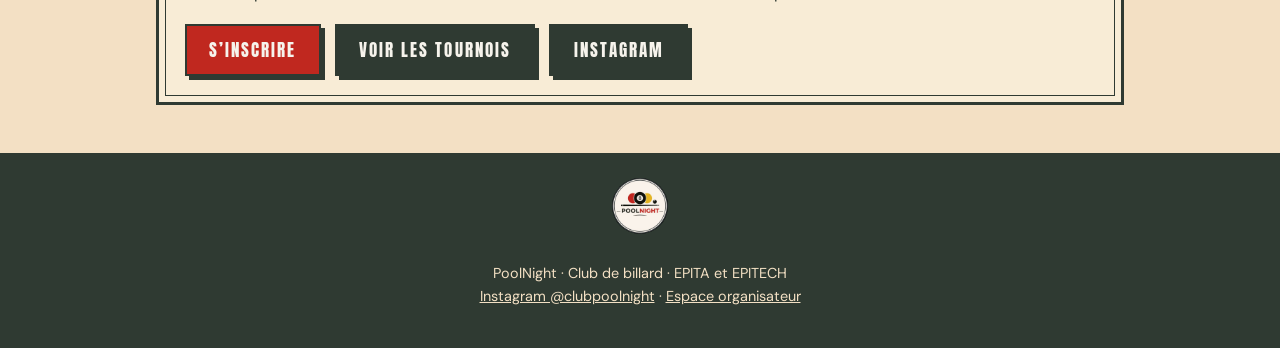
==== commit 4d978e86: "Update Ranking" ====
--- a/index.html
+++ b/index.html
@@ -107,9 +107,16 @@
 .lb{width:100%;border-collapse:collapse;background:var(--card);box-shadow:0 6px 18px #5a3d1a40}
 .lb th{background:var(--ink);color:var(--bg);font:400 .9rem Anton,sans-serif;letter-spacing:.1em;text-transform:uppercase;padding:.55rem .6rem;text-align:left}
 .lb td{padding:.55rem .6rem;border-bottom:1px dashed var(--line)}
-.lb td:first-child{font:400 1.3rem Anton,sans-serif;color:var(--red);width:3rem}
+.lb td:first-child{font:400 1.3rem Anton,sans-serif;color:var(--red);width:3.4rem}
 .lb .pts{font:400 1.2rem Anton,sans-serif;text-align:right}
 .lb th.pts{font:400 .9rem Anton,sans-serif;letter-spacing:.1em;text-align:right}
+/* boules de billard : rangs 1 à 15 */
+.bl{display:inline-grid;place-items:center;width:32px;height:32px;border-radius:50%;background:var(--c);box-shadow:inset -3px -4px 6px #0006,inset 3px 3px 5px #fff6,0 2px 3px #0006;vertical-align:middle}
+.bl.s{background:linear-gradient(180deg,#faf6ec 0 24%,var(--c) 24% 76%,#faf6ec 76%)}
+.bl b{display:grid;place-items:center;width:19px;height:19px;border-radius:50%;background:#faf6ec;color:#111;font:400 .7rem/1 Anton,sans-serif;letter-spacing:0;box-shadow:inset 0 -1px 2px #0003}
+.lbt{display:flex;flex-wrap:wrap;gap:.5rem;margin:0 0 1rem}
+.lbt button{font:400 .95rem Anton,sans-serif;letter-spacing:.1em;text-transform:uppercase;padding:.45rem 1rem;border:2px solid var(--ink);background:var(--card);color:var(--ink);cursor:pointer}
+.lbt button[aria-pressed=true]{background:var(--ink);color:var(--bg)}
 .lb tr.top1 td{background:#f1d9a6}.lb tr.top2 td{background:#f6e7c7}.lb tr.top3 td{background:#f8efdc}
 .st{font-size:.9rem;opacity:.85}
 .oh{font:400 1.3rem Anton,sans-serif;letter-spacing:.06em;text-transform:uppercase;margin:0 0 .6rem;color:var(--red)}
@@ -191,6 +198,7 @@
 
 <section id="p-classement" hidden>
 <div class="rw"><h2 class="rib">Classement</h2></div>
+<div class="lbt" role="group" aria-label="Type de classement"><button type="button" id="lbt-all" onclick="lbSet('all')">Général</button><button type="button" id="lbt-tournois" onclick="lbSet('tournois')">Tournois</button><button type="button" id="lbt-defis" onclick="lbSet('defis')">Défis</button></div>
 <div class="lbw" id="lb"></div>
 <p class="st" id="lbn"></p>
 <div class="btns"><button class="btn" onclick="defiOpen()">Défie tes amis</button></div>
@@ -301,7 +309,7 @@
  return {matches:L.map(x=>({a:x.a,b:x.b,w:x.w})),open,champs};
 }
 /* ELO : EA = 1/(1+10^((ELO_B-ELO_A)/400)) ; delta = K*(score-EA) ; B reçoit -delta. Tout est rejoué du premier au dernier match. */
-function board(){
+function board(src='all'){
  const P={};
  const get=nm=>P[pkey(nm)]||(P[pkey(nm)]={name:nm,elo:ELO_START,m:0,v:0,d:0});
  const play=m=>{
@@ -309,19 +317,29 @@
    const sa=m.w===0?1:0,ea=1/(1+Math.pow(10,(B.elo-A.elo)/400)),d=ELO_K*(sa-ea);
    A.elo+=d;B.elo-=d;(sa?A:B).elo+=BONUS_WIN;A.m++;B.m++;if(sa){A.v++;B.d++}else{B.v++;A.d++}
  },ev=[];
- D.results.forEach(t=>{if(Array.isArray(t.matches))ev.push({ts:new Date((t.date||'')+'T12:00:00').getTime()||0,t})});
- CH.filter(d=>d.status==='confirmed').forEach(d=>ev.push({ts:d.tc||d.t||0,d}));
+ if(src!=='defis')D.results.forEach(t=>{if(Array.isArray(t.matches))ev.push({ts:new Date((t.date||'')+'T12:00:00').getTime()||0,t})});
+ if(src!=='tournois')CH.filter(d=>d.status==='confirmed').forEach(d=>ev.push({ts:d.tc||d.t||0,d}));
  ev.sort((x,y)=>x.ts-y.ts);   /* tri stable : à date égale, l'ordre d'enregistrement est conservé */
  ev.forEach(e=>{if(e.t){e.t.matches.forEach(play);(e.t.champs||[]).forEach(n=>{get(n).elo+=BONUS_TITLE})}else play({a:e.d.a,b:e.d.b,w:e.d.w})});
  return Object.values(P).sort((a,b)=>b.elo-a.elo||b.v-a.v||a.name.localeCompare(b.name));
 }
+const BALLC=['#f2c200','#1f4fa8','#d3291f','#5b2a86','#ee7a14','#1f7a3a','#7a1f1f','#141414'];
+const ball=n=>`<span class="bl${n>8?' s':''}" style="--c:${BALLC[(n-1)%8]}" role="img" aria-label="Rang ${n}"><b>${n}</b></span>`;
+let LB='all';
+function lbSet(m){LB=m;renderBoard()}
 function renderBoard(){
- const rows=board();
+ const rows=board(LB);
+ ['all','tournois','defis'].forEach(k=>{const b=$('lbt-'+k);if(b)b.setAttribute('aria-pressed',k===LB)});
+ const empty={all:'Le classement apparaîtra après le premier tournoi importé.',tournois:'Aucun tournoi importé pour l’instant.',defis:'Aucun défi confirmé pour l’instant.'}[LB];
  $('lb').innerHTML=rows.length?`<table class="lb"><tr><th>#</th><th>Joueur</th><th class="pts">ELO</th><th>Matchs</th><th>Victoires</th><th>Défaites</th><th>Win rate</th><th>Variation</th></tr>${rows.map(x=>{
   const rk=1+rows.filter(y=>y.elo>x.elo).length,dv=Math.round(x.elo-ELO_START);
-  return `<tr class="${rk<4?'top'+rk:''}"><td>${rk}</td><td>${esc(x.name)}</td><td class="pts">${Math.round(x.elo)}</td><td>${x.m}</td><td>${x.v}</td><td>${x.d}</td><td>${Math.round(100*x.v/x.m)} %</td><td>${dv>0?'+':''}${dv}</td></tr>`}).join('')}</table>`
-  :'<div class="empty">Le classement apparaîtra après le premier tournoi importé.</div>';
- $('lbn').textContent=`Classement ELO global : chaque joueur démarre à ${ELO_START} points. Chaque match joué compte (coefficient K = ${ELO_K}), plus ${BONUS_WIN} points par victoire et ${BONUS_TITLE} points pour chaque titre de tournoi. Les défis entre joueurs comptent une fois confirmés par l’adversaire.`;
+  return `<tr class="${rk<4?'top'+rk:''}"><td>${rk<=15?ball(rk):rk}</td><td>${esc(x.name)}</td><td class="pts">${Math.round(x.elo)}</td><td>${x.m}</td><td>${x.v}</td><td>${x.d}</td><td>${Math.round(100*x.v/x.m)} %</td><td>${dv>0?'+':''}${dv}</td></tr>`}).join('')}</table>`
+  :`<div class="empty">${empty}</div>`;
+ const base=`Chaque joueur démarre à ${ELO_START} points. Chaque match joué compte (coefficient K = ${ELO_K}), plus ${BONUS_WIN} points par victoire`;
+ $('lbn').textContent={
+  all:`Classement ELO général (tournois et défis) : ${base} et ${BONUS_TITLE} points pour chaque titre de tournoi. Les défis entre joueurs comptent une fois confirmés par l’adversaire.`,
+  tournois:`Classement des tournois : ELO calculé uniquement avec les matchs de tournoi. ${base} et ${BONUS_TITLE} points pour chaque titre.`,
+  defis:`Classement des défis : ELO calculé uniquement avec les défis confirmés. ${base}.`}[LB];
 }
 
 /* ---------- défis entre joueurs ---------- */
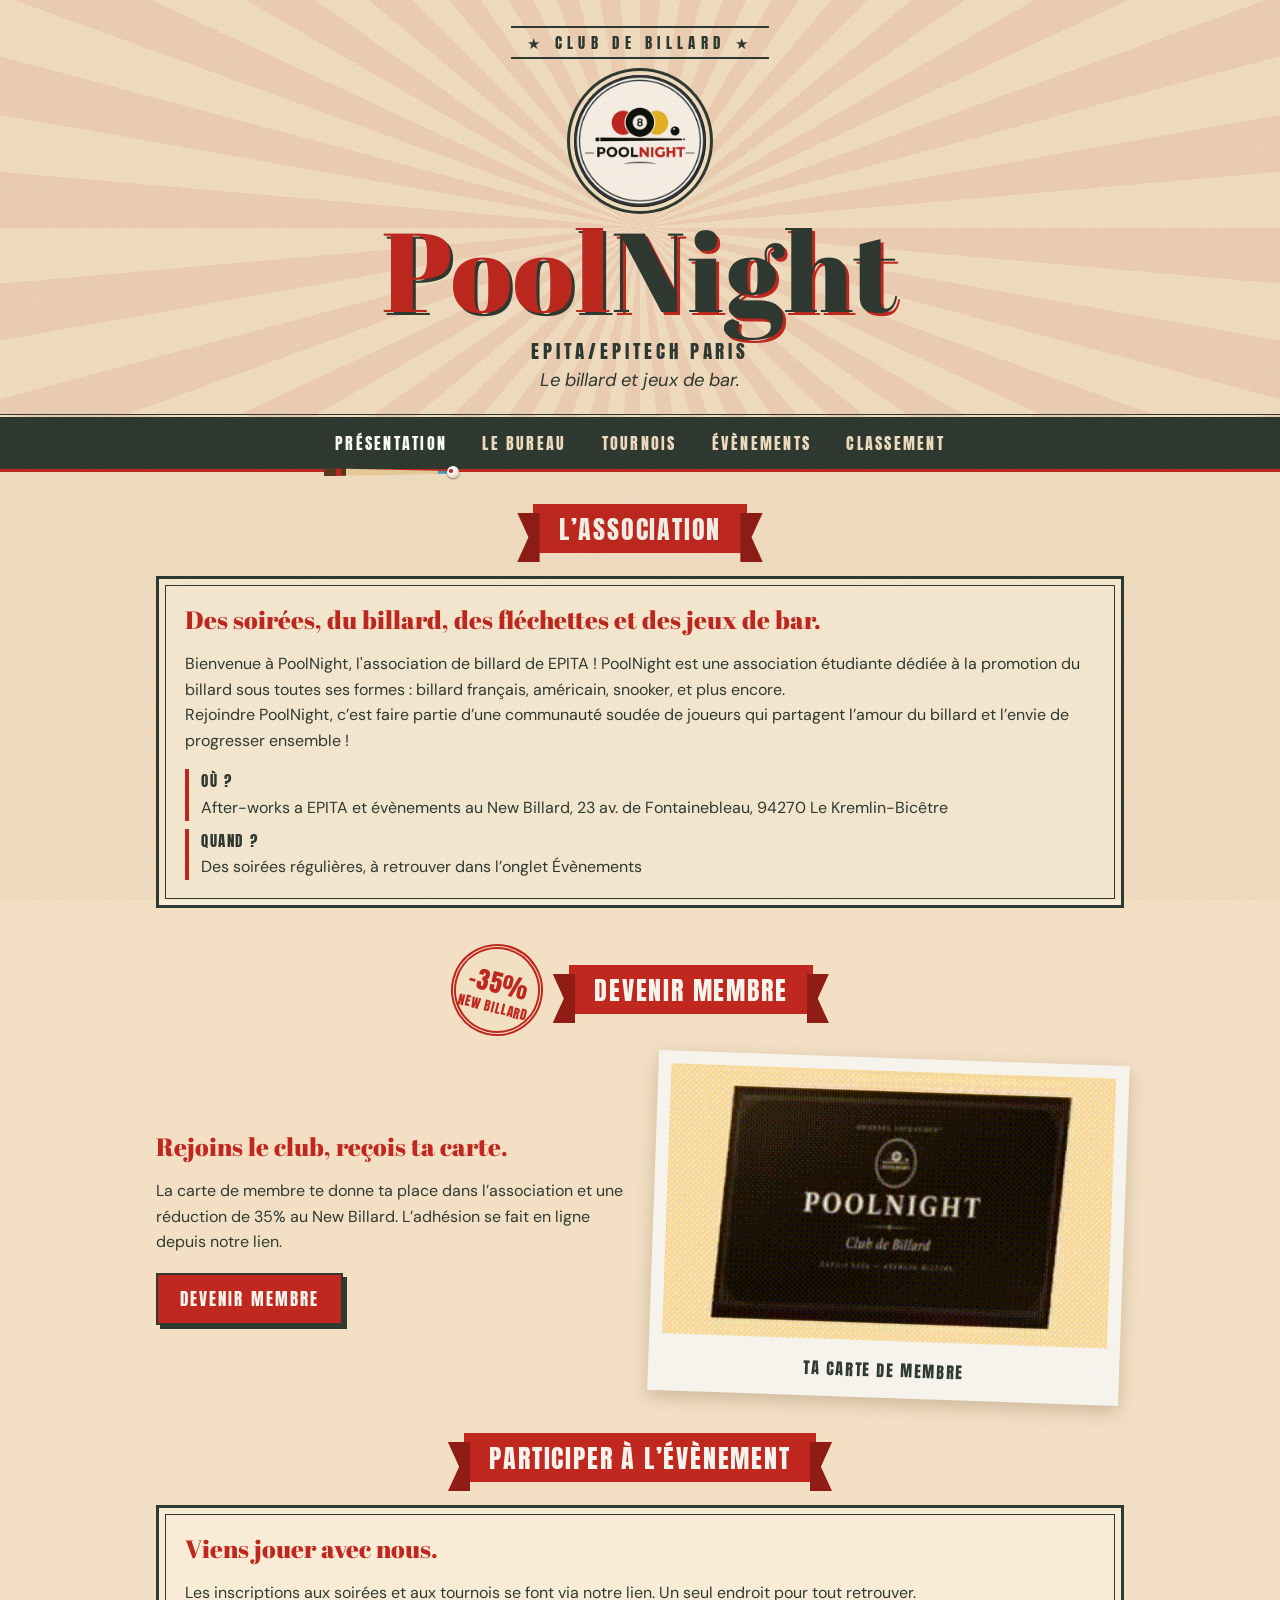
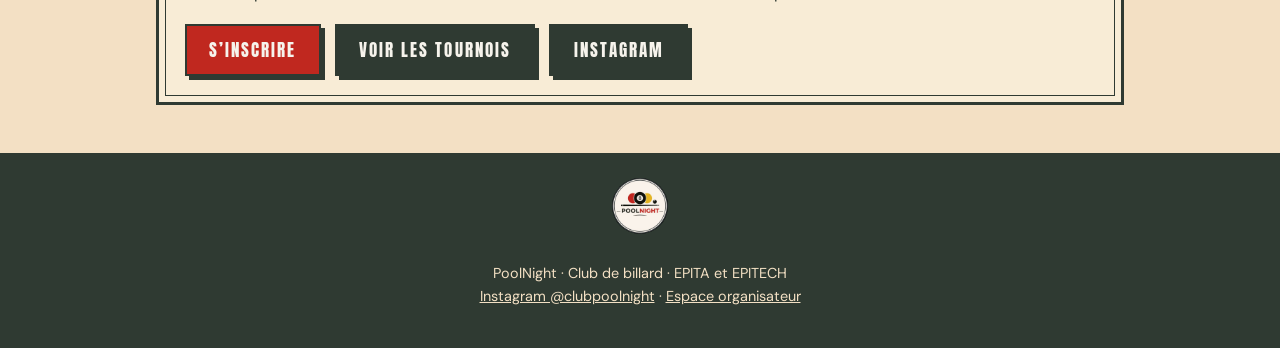
==== commit 9b044f29: "Add time, darts, time/table" ====
--- a/index.html
+++ b/index.html
@@ -129,6 +129,7 @@
 [hidden]{display:none!important}
 @media(max-width:560px){.stamp{display:none}nav a{padding:.7rem .6rem;font-size:.9rem}}
 @media(prefers-reduced-motion:reduce){html{scroll-behavior:auto}.btn{transition:none}}
+.lbt[hidden]{display:none}.lbs{display:flex;gap:.6rem;align-items:center;margin:.9rem 0 .4rem}.lbs label{font-weight:700;text-transform:uppercase;letter-spacing:.06em;font-size:.85rem}.lbs select{font:inherit;font-size:1rem;padding:.45rem .8rem;border:2px solid var(--ink,#2b1d14);background:#fff8e8;color:inherit;border-radius:4px;cursor:pointer}
 </style>
 </head>
 <body>
@@ -198,7 +199,8 @@
 
 <section id="p-classement" hidden>
 <div class="rw"><h2 class="rib">Classement</h2></div>
-<div class="lbt" role="group" aria-label="Type de classement"><button type="button" id="lbt-all" onclick="lbSet('all')">Général</button><button type="button" id="lbt-tournois" onclick="lbSet('tournois')">Tournois</button><button type="button" id="lbt-defis" onclick="lbSet('defis')">Défis</button></div>
+<div class="lbs"><label for="lbsp">Sport</label><select id="lbsp" onchange="spSet(this.value)" aria-label="Choisir le classement"><option value="billard">🎱 Billard</option><option value="flechettes">🎯 Fléchettes</option></select></div>
+<div class="lbt" id="lbtabs" role="group" aria-label="Type de classement"><button type="button" id="lbt-all" onclick="lbSet('all')">Général</button><button type="button" id="lbt-tournois" onclick="lbSet('tournois')">Tournois</button><button type="button" id="lbt-defis" onclick="lbSet('defis')">Défis</button></div>
 <div class="lbw" id="lb"></div>
 <p class="st" id="lbn"></p>
 <div class="btns"><button class="btn" onclick="defiOpen()">Défie tes amis</button></div>
@@ -309,34 +311,42 @@
  return {matches:L.map(x=>({a:x.a,b:x.b,w:x.w})),open,champs};
 }
 /* ELO : EA = 1/(1+10^((ELO_B-ELO_A)/400)) ; delta = K*(score-EA) ; B reçoit -delta. Tout est rejoué du premier au dernier match. */
-function board(src='all'){
+function board(src='all',sp=SP){
  const P={};
- const get=nm=>P[pkey(nm)]||(P[pkey(nm)]={name:nm,elo:ELO_START,m:0,v:0,d:0});
+/* Orthographes différentes d'un même joueur : « variante » → nom affiché. Ajoute une ligne par joueur concerné. */
+ const ALIAS={'Virgile HOQUET-GALLET':'Virgile Hocquet-Gallet'},AL={};Object.keys(ALIAS).forEach(k=>AL[pkey(k)]=ALIAS[k]);
+ const get=nm=>{nm=AL[pkey(nm)]||nm;return P[pkey(nm)]||(P[pkey(nm)]={name:nm,elo:ELO_START,m:0,v:0,d:0})};
  const play=m=>{
    const A=get(m.a),B=get(m.b);if(A===B)return;
    const sa=m.w===0?1:0,ea=1/(1+Math.pow(10,(B.elo-A.elo)/400)),d=ELO_K*(sa-ea);
    A.elo+=d;B.elo-=d;(sa?A:B).elo+=BONUS_WIN;A.m++;B.m++;if(sa){A.v++;B.d++}else{B.v++;A.d++}
  },ev=[];
- if(src!=='defis')D.results.forEach(t=>{if(Array.isArray(t.matches))ev.push({ts:new Date((t.date||'')+'T12:00:00').getTime()||0,t})});
- if(src!=='tournois')CH.filter(d=>d.status==='confirmed').forEach(d=>ev.push({ts:d.tc||d.t||0,d}));
+ if(sp==='billard'&&src!=='defis')D.results.forEach(t=>{if(Array.isArray(t.matches))ev.push({ts:new Date((t.date||'')+'T12:00:00').getTime()||0,t})});
+ if(src!=='tournois')CH.filter(d=>d.status==='confirmed'&&(d.sp||'billard')===sp).forEach(d=>ev.push({ts:d.tc||d.t||0,d}));
  ev.sort((x,y)=>x.ts-y.ts);   /* tri stable : à date égale, l'ordre d'enregistrement est conservé */
  ev.forEach(e=>{if(e.t){e.t.matches.forEach(play);(e.t.champs||[]).forEach(n=>{get(n).elo+=BONUS_TITLE})}else play({a:e.d.a,b:e.d.b,w:e.d.w})});
  return Object.values(P).sort((a,b)=>b.elo-a.elo||b.v-a.v||a.name.localeCompare(b.name));
 }
 const BALLC=['#f2c200','#1f4fa8','#d3291f','#5b2a86','#ee7a14','#1f7a3a','#7a1f1f','#141414'];
 const ball=n=>`<span class="bl${n>8?' s':''}" style="--c:${BALLC[(n-1)%8]}" role="img" aria-label="Rang ${n}"><b>${n}</b></span>`;
-let LB='all';
+let LB='all',SP='billard';
+const SPN={billard:'Billard',flechettes:'Fléchettes'};
 function lbSet(m){LB=m;renderBoard()}
+function spSet(v){const o=SP;SP=v==='flechettes'?'flechettes':'billard';if(SP==='flechettes')LB='defis';else if(o==='flechettes')LB='all';renderBoard();renderDefiLog();if($('dsp'))$('dsp').value=SP}
+function dSport(v){spSet(v)}
 function renderBoard(){
+ const fl=SP==='flechettes';if(fl)LB='defis';
+ const sel=$('lbsp');if(sel)sel.value=SP;
+ const tb=$('lbtabs');if(tb)tb.hidden=fl;
  const rows=board(LB);
  ['all','tournois','defis'].forEach(k=>{const b=$('lbt-'+k);if(b)b.setAttribute('aria-pressed',k===LB)});
- const empty={all:'Le classement apparaîtra après le premier tournoi importé.',tournois:'Aucun tournoi importé pour l’instant.',defis:'Aucun défi confirmé pour l’instant.'}[LB];
+ const empty=fl?{defis:'Aucun défi de fléchettes confirmé pour l’instant. Lance le premier avec « Défie un ami ».'}:{all:'Le classement apparaîtra après le premier tournoi importé.',tournois:'Aucun tournoi importé pour l’instant.',defis:'Aucun défi confirmé pour l’instant.'}[LB];
  $('lb').innerHTML=rows.length?`<table class="lb"><tr><th>#</th><th>Joueur</th><th class="pts">ELO</th><th>Matchs</th><th>Victoires</th><th>Défaites</th><th>Win rate</th><th>Variation</th></tr>${rows.map(x=>{
   const rk=1+rows.filter(y=>y.elo>x.elo).length,dv=Math.round(x.elo-ELO_START);
   return `<tr class="${rk<4?'top'+rk:''}"><td>${rk<=15?ball(rk):rk}</td><td>${esc(x.name)}</td><td class="pts">${Math.round(x.elo)}</td><td>${x.m}</td><td>${x.v}</td><td>${x.d}</td><td>${Math.round(100*x.v/x.m)} %</td><td>${dv>0?'+':''}${dv}</td></tr>`}).join('')}</table>`
   :`<div class="empty">${empty}</div>`;
  const base=`Chaque joueur démarre à ${ELO_START} points. Chaque match joué compte (coefficient K = ${ELO_K}), plus ${BONUS_WIN} points par victoire`;
- $('lbn').textContent={
+ $('lbn').textContent=fl?`Classement fléchettes : ELO calculé uniquement avec les défis de fléchettes confirmés par l’adversaire. ${base}.`:{
   all:`Classement ELO général (tournois et défis) : ${base} et ${BONUS_TITLE} points pour chaque titre de tournoi. Les défis entre joueurs comptent une fois confirmés par l’adversaire.`,
   tournois:`Classement des tournois : ELO calculé uniquement avec les matchs de tournoi. ${base} et ${BONUS_TITLE} points pour chaque titre.`,
   defis:`Classement des défis : ELO calculé uniquement avec les défis confirmés. ${base}.`}[LB];
@@ -360,10 +370,11 @@
 function defiClose(){$('defi').hidden=true}
 function defiLeave(){DP=null;$('defi').hidden=true;try{history.replaceState(null,'','#classement')}catch(e){}}
 function renderDefiForm(){
- const me=lsGet('pn_me')||'',names=board().map(x=>x.name);
+ const me=lsGet('pn_me')||'',names=[...new Set([...board('all','billard'),...board('all','flechettes')].map(x=>x.name))];
  $('defi').innerHTML=`<h3 class="oh">Défie un ami</h3>
 <p class="st">Joue ton match, saisis le résultat puis envoie le lien à ton adversaire. Le match compte pour l’ELO dès qu’il le confirme.</p>
 <datalist id="dnames">${names.map(n=>`<option value="${esc(n)}">`).join('')}</datalist>
+<div class="row"><select id="dsp" aria-label="Sport" onchange="dSport(this.value)"><option value="billard"${SP==='billard'?' selected':''}>🎱 Billard</option><option value="flechettes"${SP==='flechettes'?' selected':''}>🎯 Fléchettes</option></select></div>
 <div class="row"><input id="dme" list="dnames" value="${esc(me)}" placeholder="Ton Prénom NOM" aria-label="Ton nom"><input id="dop" list="dnames" placeholder="Prénom NOM de l’adversaire" aria-label="Nom de l’adversaire"></div>
 <div class="row"><select id="dw" aria-label="Résultat"><option value="0">J’ai gagné</option><option value="1">J’ai perdu</option></select><input id="dsc" placeholder="Score (facultatif) ex. 5-3" maxlength="10" aria-label="Score"></div>
 <div class="row"><button class="btn" id="dgo" onclick="defiSend()">Envoyer le défi</button><button class="btn alt sm" onclick="defiClose()">Fermer</button></div>
@@ -372,7 +383,7 @@
 async function defiSend(){
  const a=$('dme').value.trim(),b=$('dop').value.trim(),w=+$('dw').value,score=$('dsc').value.trim(),m=$('dmsg');
  m.textContent='';$('dgo').disabled=true;
- try{const r=await dApi({action:'create',a,b,w,score});
+ try{const r=await dApi({action:'create',sp:$('dsp').value,a,b,w,score});
   lsSet('pn_me',a);const L=lsGet('pn_defis')||[];L.unshift({id:r.id,ck:r.ck,dk:r.dk,a,b,w,score,t:Date.now()});lsSet('pn_defis',L.slice(0,30));
   await loadDefis();m.textContent='Défi enregistré ! Envoie le lien à '+b+' (lien ci-dessous) pour qu’il le confirme.';
   $('dop').value='';$('dsc').value=''}
@@ -383,7 +394,7 @@
  const L=(lsGet('pn_defis')||[]).map(x=>({x,d:CH.find(c=>c.id===x.id)||(x.a&&Date.now()-x.t<12e4?{id:x.id,a:x.a,b:x.b,w:x.w,score:x.score,status:'pending'}:null)})).filter(y=>y.d).slice(0,6);
  el.innerHTML=L.length?'<h4 class="dh">Mes défis</h4>'+L.map(({x,d})=>{
   const w=d.w===0?d.a:d.b,l=d.w===0?d.b:d.a,st={pending:'En attente de '+d.b,awaiting:'Validation du bureau en cours',confirmed:'Confirmé',rejected:'Contesté',expired:'Expiré'}[d.status]||d.status;
-  return `<div class="oe"><div class="row"><span><b>${esc(w)}</b> bat ${esc(l)}${d.score?' ('+esc(d.score)+')':''}</span><span class="tag ${d.status==='pending'?'u':'p'}">${esc(st)}</span></div>${d.status==='pending'?`<div class="row"><input readonly value="${esc(defiLink(x))}" onclick="this.select()" aria-label="Lien à envoyer à l’adversaire" style="flex:1;min-width:14rem"></div><div class="row"><button class="btn sm" onclick="defiShare('${x.id}')">Partager le lien</button><button class="btn alt sm" onclick="defiCopy('${x.id}')">Copier le lien</button><button class="btn alt sm" onclick="defiCancel('${x.id}')">Annuler</button></div>`:''}</div>`}).join(''):''}
+  return `<div class="oe"><div class="row"><span>${d.sp==='flechettes'?'🎯 ':''}<b>${esc(w)}</b> bat ${esc(l)}${d.score?' ('+esc(d.score)+')':''}</span><span class="tag ${d.status==='pending'?'u':'p'}">${esc(st)}</span></div>${d.status==='pending'?`<div class="row"><input readonly value="${esc(defiLink(x))}" onclick="this.select()" aria-label="Lien à envoyer à l’adversaire" style="flex:1;min-width:14rem"></div><div class="row"><button class="btn sm" onclick="defiShare('${x.id}')">Partager le lien</button><button class="btn alt sm" onclick="defiCopy('${x.id}')">Copier le lien</button><button class="btn alt sm" onclick="defiCancel('${x.id}')">Annuler</button></div>`:''}</div>`}).join(''):''}
 async function defiCopy(id){
  const x=mineOf(id);if(!x)return;const u=defiLink(x),m=$('dmsg');
  try{await navigator.clipboard.writeText(u);if(m)m.textContent='Lien copié.'}catch(e){prompt('Copie ce lien :',u)}}
@@ -399,7 +410,7 @@
  if(!DP)return;
  const d=CH.find(c=>c.id===DP.id),el=$('defi');el.hidden=false;
  if(!d){el.innerHTML='<h3 class="oh">Défi introuvable</h3><p class="st">Ce lien n’est plus valable.</p><button class="btn alt sm" onclick="defiLeave()">Fermer</button>';return}
- el.innerHTML=`<h3 class="oh">Confirme un défi</h3><p class="lead"><b>${esc(d.a)}</b> ${d.w===0?'dit t’avoir battu':'dit avoir perdu contre toi'}${d.score?' ('+esc(d.score)+')':''}.</p><p class="st">Défi adressé à ${esc(d.b)}.</p>`
+ el.innerHTML=`<h3 class="oh">Confirme un défi</h3><p class="lead">${d.sp==='flechettes'?'🎯 Fléchettes · ':''}<b>${esc(d.a)}</b> ${d.w===0?'dit t’avoir battu':'dit avoir perdu contre toi'}${d.score?' ('+esc(d.score)+')':''}.</p><p class="st">Défi adressé à ${esc(d.b)}.</p>`
   +(d.status==='pending'?`<p class="st">Si c’est exact, confirme : le match sera compté dans l’ELO des deux joueurs.</p><div class="row"><button class="btn" onclick="defiAnswer(true)">C’est exact</button><button class="btn alt" onclick="defiAnswer(false)">Je conteste</button></div><p class="st" id="dmsg" role="status"></p>`
    :`<p class="st">Ce défi est déjà ${{confirmed:'confirmé',awaiting:'confirmé, en attente de validation du bureau',rejected:'contesté',expired:'expiré'}[d.status]||'clos'}.</p><button class="btn alt sm" onclick="defiLeave()">Fermer</button>`)}
 async function defiAnswer(ok){
@@ -407,13 +418,13 @@
  try{await dApi({action:'confirm',id:DP.id,ck:DP.k,accept:ok});await loadDefis()}
  catch(e){const m=$('dmsg');if(m)m.textContent=e.message}}
 function renderDefiLog(){
- const c=CH.filter(d=>d.status==='confirmed').sort((a,b)=>(b.tc||b.t)-(a.tc||a.t)).slice(0,8),p=CH.filter(d=>d.status==='pending'||d.status==='awaiting').length;
+ const c=CH.filter(d=>d.status==='confirmed'&&(d.sp||'billard')===SP).sort((a,b)=>(b.tc||b.t)-(a.tc||a.t)).slice(0,8),p=CH.filter(d=>d.status==='pending'||d.status==='awaiting').length;
  $('dflog').innerHTML=c.length||p?'<h3 class="oh">Derniers défis</h3>'+c.map(d=>{const w=d.w===0?d.a:d.b,l=d.w===0?d.b:d.a;return `<div class="dfl"><span><b>${esc(w)}</b> bat ${esc(l)}${d.score?' ('+esc(d.score)+')':''}</span><span>${new Date(d.tc||d.t).toLocaleDateString('fr-FR')}</span></div>`}).join('')+(p?`<p class="st">${p} défi${p>1?'s':''} en attente de confirmation ou de validation.</p>`:''):''}
 /* espace orga : corriger ou supprimer les défis */
 const okey=()=>{const v=$('okey')?$('okey').value:(ss('pn_okey')||'');try{sessionStorage.setItem('pn_okey',v)}catch(e){}return v};
 function orgaDefis(){
  const sel=(v,arr)=>arr.map(([k,t])=>`<option value="${k}"${String(v)===String(k)?' selected':''}>${t}</option>`).join('');
- const rows=CH.map(d=>`<div class="oe"><div class="row"><input id="oa_${d.id}" value="${esc(d.a)}" aria-label="Joueur A"><span>contre</span><input id="ob_${d.id}" value="${esc(d.b)}" aria-label="Joueur B"></div>
+ const rows=CH.map(d=>`<div class="oe"><div class="row"><select id="osp_${d.id}" aria-label="Sport"><option value="billard"${(d.sp||'billard')==='billard'?' selected':''}>Billard</option><option value="flechettes"${d.sp==='flechettes'?' selected':''}>Fléchettes</option></select><input id="oa_${d.id}" value="${esc(d.a)}" aria-label="Joueur A"><span>contre</span><input id="ob_${d.id}" value="${esc(d.b)}" aria-label="Joueur B"></div>
 <div class="row"><select id="ow_${d.id}" aria-label="Vainqueur">${sel(d.w,[[0,'A gagne'],[1,'B gagne']])}</select><input id="os_${d.id}" value="${esc(d.score||'')}" placeholder="Score" size="7" aria-label="Score"><select id="ot_${d.id}" aria-label="Statut">${sel(d.status,[['pending','En attente'],['awaiting','À valider (confirmé par l’adversaire)'],['confirmed','Confirmé'],['rejected','Contesté'],['void','Annulé par l’orga'],['expired','Expiré']])}</select></div>
 <div class="row"><span class="st">Déclaré le ${new Date(d.t).toLocaleString('fr-FR')}${d.tc?' · traité le '+new Date(d.tc).toLocaleString('fr-FR'):''}${d.edited?' · modifié par l’orga':''}</span>${d.status==='awaiting'?`<button class="btn sm" onclick="defiOrgaValidate('${d.id}')">Valider</button>`:''}<button class="btn sm" onclick="defiOrgaSave('${d.id}')">Enregistrer</button><button class="btn alt sm" onclick="defiOrgaDel('${d.id}')">Supprimer</button></div></div>`).join('');
  return `<div class="frame"><h3 class="oh">Défis des joueurs</h3><p class="st">Tous les défis déclarés. Si un résultat est truqué : change le vainqueur, passe-le en « Annulé » ou supprime-le, l’ELO est recalculé aussitôt pour tout le monde. Seul un défi « Confirmé » compte. A est le joueur qui a déclaré le défi.</p>
@@ -422,7 +433,7 @@
 <p class="st" id="odmsg" role="status"></p>${rows||'<p class="st">Aucun défi pour le moment.</p>'}</div>`}
 async function defiOrgaSave(id){
  const g=k=>$(k+'_'+id).value,m=$('odmsg');
- try{await dApi({action:'orga_update',id,a:g('oa'),b:g('ob'),w:+g('ow'),score:g('os'),status:g('ot')==='expired'?'pending':g('ot')},okey());
+ try{await dApi({action:'orga_update',id,sp:g('osp'),a:g('oa'),b:g('ob'),w:+g('ow'),score:g('os'),status:g('ot')==='expired'?'pending':g('ot')},okey());
   await loadDefis();renderOrga();$('odmsg').textContent='Enregistré, ELO recalculé.'}
  catch(e){m.textContent=e.message}}
 function defiOrgaValidate(id){$('ot_'+id).value='confirmed';defiOrgaSave(id)}
@@ -499,6 +510,24 @@
  try{const r=await fetch(API+'/api/tournoi',{cache:'no-store'});const j=r.ok?await r.json():null;if(j){addResult(j);return}}catch(e){}
  alert('Aucun tournoi publié sur la page tournois (ou lecture impossible). Génère un tableau depuis l’onglet Tournois, ou charge tournoi.json avec « Importer un fichier ».');
 }
+async function renameP(){
+ const a=$('rnA').value.trim(),b=$('rnB').value.trim(),m=$('rnmsg');
+ if(a.length<2||b.length<2){m.textContent='Renseigne le nom à remplacer et le nom correct.';return}
+ const ka=pkey(a),fx=x=>pkey(x)===ka?b:x;let n=0;
+ D.results.forEach(t=>{
+  (t.matches||[]).forEach(x=>{if(pkey(x.a)===ka){x.a=b;n++}if(pkey(x.b)===ka){x.b=b;n++}});
+  if(t.champs)t.champs=t.champs.map(c=>{if(pkey(c)===ka)n++;return fx(c)});
+ });
+ if(n)touch();
+ let nd=0,err='';
+ for(const d of CH.filter(d=>pkey(d.a)===ka||pkey(d.b)===ka)){
+  try{await dApi({action:'orga_update',id:d.id,sp:d.sp||'billard',a:fx(d.a),b:fx(d.b),w:d.w,score:d.score||'',status:d.status==='expired'?'pending':d.status},okey());nd++}
+  catch(e){err=' Défis non modifiés : '+e.message+'.';break}
+ }
+ if(nd)await loadDefis();
+ renderBoard();renderOrga();
+ $('rnmsg').textContent=(n||nd?`${n} occurrence(s) renommée(s) dans les tournois, ${nd} défi(s) modifié(s).`+(n?' Publie pour que ça apparaisse sur le site.':''):'Aucun joueur trouvé avec ce nom.')+err;
+}
 function resDel(i){if(confirm('Retirer ce tournoi du classement ?')){D.results.splice(i,1);touch();renderBoard();renderOrga()}}
 async function makeHash(){try{$('hout').textContent=await sha($('npw').value)}catch(e){$('hout').textContent='Indisponible hors https.'}}
 function renderOrga(){
@@ -512,6 +541,9 @@
 <div class="row"><input id="rn" placeholder="Nom du tournoi" aria-label="Nom du tournoi"><input id="rd" type="date" value="${iso(new Date())}" aria-label="Date du tournoi"></div>
 <div class="row"><label class="btn alt sm">Importer un fichier<input type="file" accept=".json" hidden onchange="importFile(this)"></label><button class="btn alt sm" onclick="importRemote()">Importer depuis le site tournois</button></div>
 ${D.results.map((t,i)=>`<div class="row"><span>${esc(t.name)} · ${day(t.date).toLocaleDateString('fr-FR')} · ${t.matches?t.matches.length+' matchs':'ancien format, non compté'}</span><button class="btn sm" onclick="resDel(${i})">Retirer</button></div>`).join('')||'<p class="st">Aucun tournoi importé.</p>'}</div>
+<div class="frame"><h3 class="oh">Corriger un nom de joueur</h3><p class="st">Remplace une orthographe par une autre dans tous les tournois enregistrés et dans les défis (majuscules, accents et ordre prénom/nom sont déjà ignorés). Les défis modifiés sont enregistrés tout de suite ; pour les tournois, pense à publier ensuite.</p>
+<div class="row"><input id="rnA" placeholder="Nom à remplacer (ex. Virgile HOQUET-GALLET)" aria-label="Nom à remplacer"><input id="rnB" placeholder="Nom correct (ex. Virgile Hocquet-Gallet)" aria-label="Nom correct"><button class="btn" onclick="renameP()">Renommer</button></div>
+<p class="st" id="rnmsg" role="status"></p></div>
 ${orgaDefis()}<div class="frame"><h3 class="oh">Publication</h3><p class="st">Les évènements et résultats publiés sont visibles tout de suite par tout le monde (aucun déploiement nécessaire).</p>
 <div class="row"><label><input type="checkbox" id="ga"${auto?' checked':''} onchange="autoSave(this.checked)"> Publier automatiquement</label></div>
 <div class="row"><button class="btn" onclick="okey();publish()">Publier</button><button class="btn alt sm" onclick="exportData()">Exporter data.json</button></div>
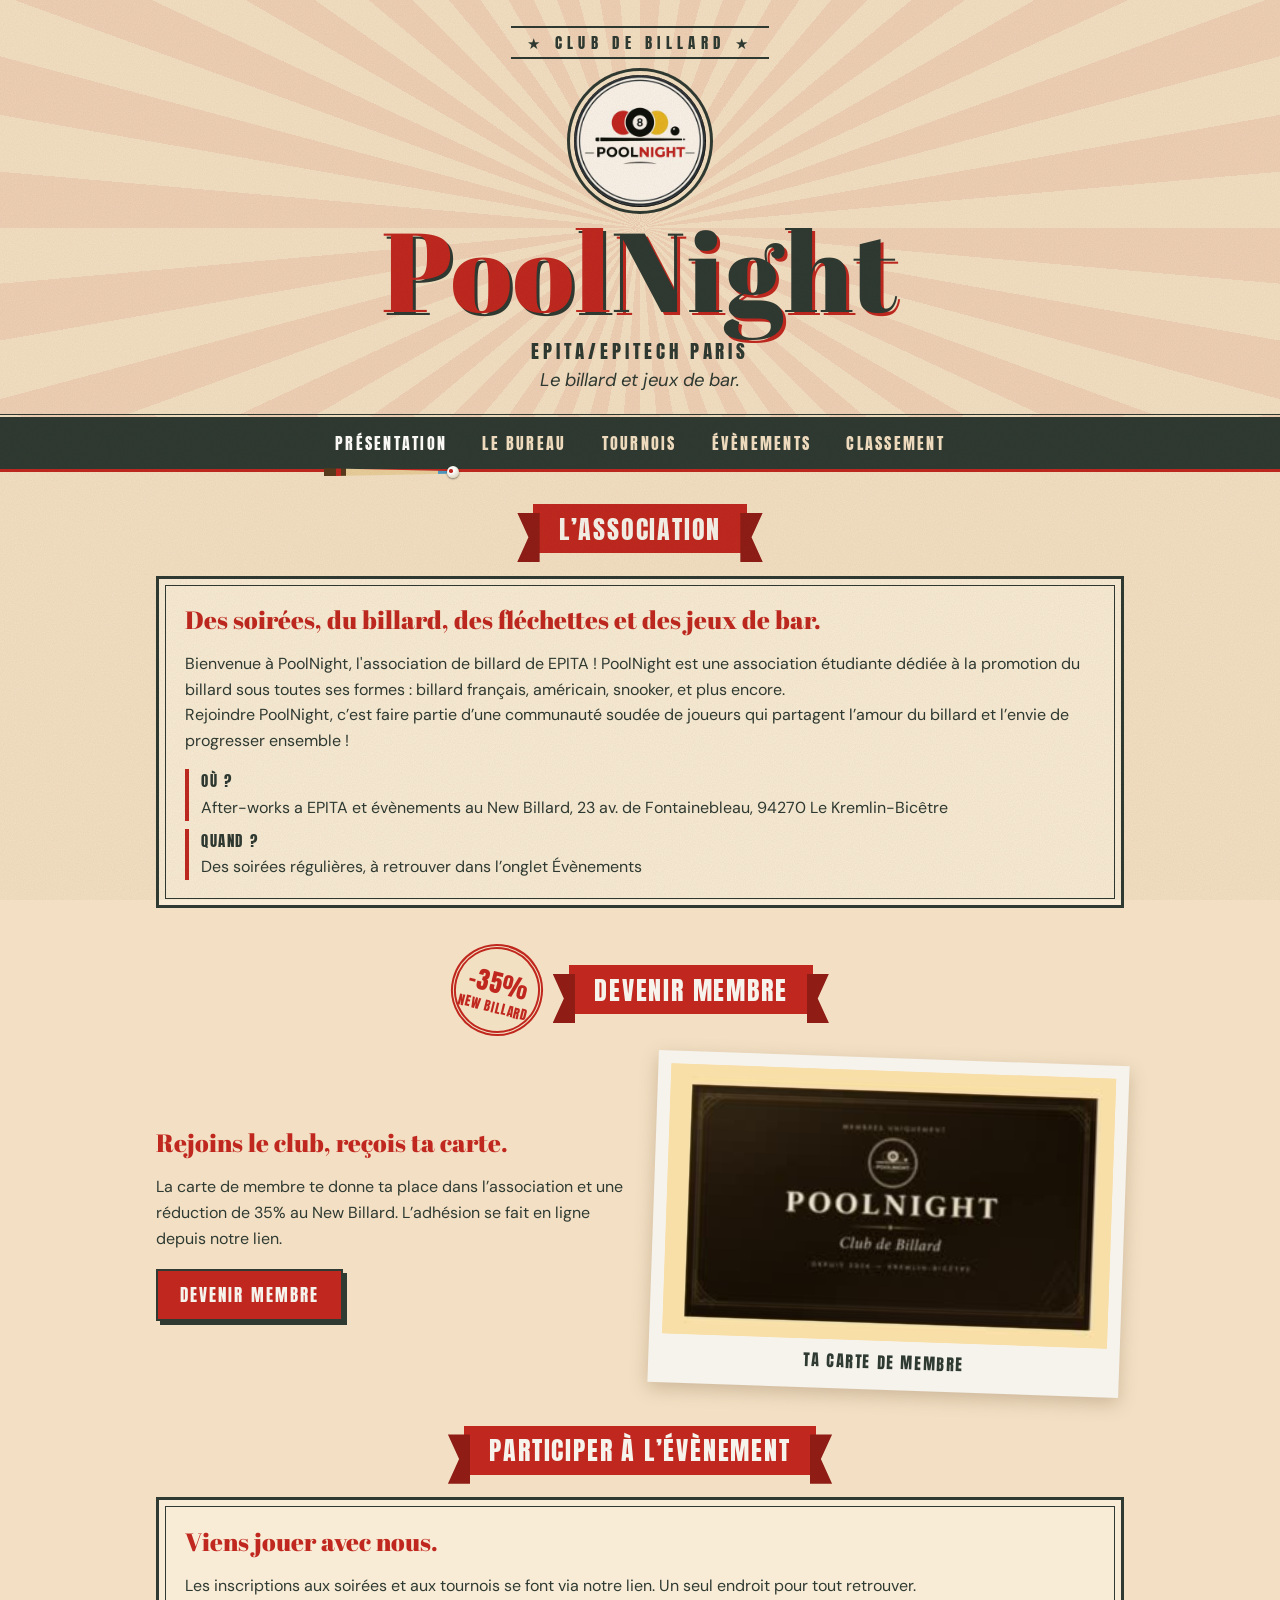
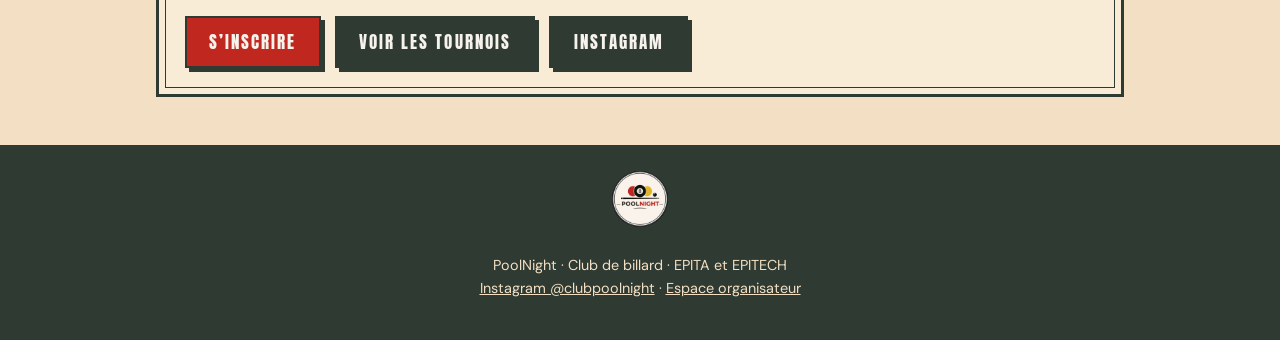
==== commit 8e688c62: "Refactor site assets and secure organizer sessions" ====
--- a/index.html
+++ b/index.html
@@ -1,619 +1,224 @@
-<!DOCTYPE html>
+<!doctype html>
 <html lang="fr">
-<head>
-<meta charset="utf-8">
-<meta name="viewport" content="width=device-width, initial-scale=1">
-<title>PoolNight – Club de billard d'EPITA</title>
-<meta name="description" content="PoolNight, club de billard d'EPITA : soirées, tournois et carte de membre.">
-<link rel="icon" href="assets/logo.jpg">
-<link rel="preconnect" href="https://fonts.googleapis.com">
-<link href="https://fonts.googleapis.com/css2?family=Abril+Fatface&family=Anton&family=DM+Sans:ital,wght@0,400;0,500;0,700;1,400&display=swap" rel="stylesheet">
-<style>
-:root{--bg:#f3e0c4;--red:#c0281f;--dark:#8f1d16;--ink:#2f3a32;--card:#f6f3ec;--line:#d9c4a1;--gold:#a8742c}
-*{box-sizing:border-box}
-html{scroll-behavior:smooth}
-body{margin:0;background:var(--bg);color:var(--ink);font-family:"DM Sans",system-ui,sans-serif;line-height:1.6}
-body::before{content:"";position:fixed;inset:0;pointer-events:none;z-index:50;opacity:.22;mix-blend-mode:multiply;background:url("data:image/svg+xml,%3Csvg xmlns='http://www.w3.org/2000/svg' width='180' height='180'%3E%3Cfilter id='n'%3E%3CfeTurbulence type='fractalNoise' baseFrequency='.9' numOctaves='2' stitchTiles='stitch'/%3E%3CfeColorMatrix values='0 0 0 0 .35 0 0 0 0 .25 0 0 0 0 .1 0 0 0 .55 0'/%3E%3C/filter%3E%3Crect width='100%25' height='100%25' filter='url(%23n)'/%3E%3C/svg%3E")}
-a{color:inherit}
-:focus-visible{outline:3px solid var(--gold);outline-offset:3px}
-.hero{position:relative;text-align:center;padding:1.6rem 1rem 1.4rem;overflow:hidden;border-bottom:4px double var(--ink);background:repeating-conic-gradient(from -90deg at 50% 55%,#c0281f14 0 5deg,#0000 5deg 10deg)}
-.top{display:inline-block;font:400 .95rem Anton,sans-serif;letter-spacing:.35em;text-transform:uppercase;border-top:2px solid var(--ink);border-bottom:2px solid var(--ink);padding:.2rem 1rem}
-.logo{display:block;width:132px;height:132px;margin:1rem auto .6rem;border-radius:50%;box-shadow:0 0 0 4px var(--bg),0 0 0 7px var(--ink)}
-h1{margin:0;font:400 clamp(3rem,13vw,7rem)/.95 "Abril Fatface",serif;color:var(--red);letter-spacing:.01em;text-shadow:3px 3px 0 var(--ink)}
-h1 span{color:var(--ink);text-shadow:3px 3px 0 var(--red)}
-.sub{font:400 1.2rem Anton,sans-serif;letter-spacing:.2em;text-transform:uppercase;margin:.8rem 0 .2rem}
-.slogan{font:italic 1.15rem "DM Sans",serif;margin:0}
-.rwst{display:flex;align-items:center;justify-content:center;gap:.6rem}
-.rwst .rib{min-width:0;font-size:clamp(1.15rem,4.6vw,1.6rem)}
-.stamp{flex:none;width:clamp(64px,18vw,92px);aspect-ratio:1;border:5px double var(--red);border-radius:50%;color:var(--red);display:flex;flex-direction:column;align-items:center;justify-content:center;text-align:center;font:400 clamp(.55rem,2.3vw,.8rem)/1.1 Anton,sans-serif;letter-spacing:.08em;text-transform:uppercase;transform:rotate(14deg);background:#f3e0c4cc}
-.stamp b{display:block;font:400 1.9em Anton,sans-serif}
-nav{position:sticky;top:0;z-index:20;background:var(--ink);display:flex;justify-content:center;flex-wrap:wrap;border-bottom:3px solid var(--red)}
-nav a{color:var(--bg);text-decoration:none;font:400 1rem Anton,sans-serif;letter-spacing:.14em;text-transform:uppercase;padding:.8rem 1.1rem;border-bottom:4px solid transparent;margin-bottom:-3px}
-nav a:hover{background:#ffffff14}
-nav a[aria-current]{color:#fff}
-/* queue de billard : remplace le soulignement de l'onglet actif */
-#cue,#ball{position:absolute;z-index:2;pointer-events:none;transition:opacity .2s;left:0;top:0}
-#cue{height:8px;clip-path:polygon(0 0,100% 32%,100% 68%,0 100%);background:linear-gradient(90deg,#5a3a1c 0 10%,#c0281f 10% 14%,#5a3a1c 14% 18%,#e9cf9c 18% 93%,#4f9ac4 93%)}
-#ball{width:12px;height:12px;border-radius:50%;background:radial-gradient(circle at 35% 30%,#fff 0 35%,#e4dccb 75%,#b9ae96);box-shadow:0 1px 2px #0007}
-#ball i{position:absolute;inset:0;border-radius:50%}
-#ball i::after{content:"";position:absolute;left:2px;top:3px;width:3.5px;height:3.5px;border-radius:50%;background:var(--red)}
-#cue.off,#ball.off{opacity:0}
-#defi input,#defi select,.o select{font:inherit;padding:.45rem .6rem;border:1.5px solid var(--ink);border-radius:4px;background:#fff;color:var(--ink);max-width:100%}
-#defi{margin-top:1.2rem}#dflog{margin-top:1.4rem}
-.dfl{display:flex;justify-content:space-between;gap:1rem;padding:.45rem .2rem;border-bottom:1px dashed var(--line)}
-.dh{font:400 1rem Anton,sans-serif;letter-spacing:.06em;text-transform:uppercase;margin:.9rem 0 .2rem}
-nav a.ext::after{content:" \2197"}
-main{max-width:1000px;margin:auto;padding:2rem 1rem 3rem}
-.rw{text-align:center;margin:2.2rem 0 1.4rem}
-.rw:first-child{margin-top:0}
-.rib{display:inline-block;position:relative;z-index:0;margin:0 1rem;padding:.35rem 1.6rem;background:var(--red);color:var(--card);font:400 1.6rem Anton,sans-serif;letter-spacing:.07em;text-transform:uppercase}
-.rib::before,.rib::after{content:"";position:absolute;z-index:-1;top:.55rem;width:1.4rem;height:100%;background:var(--dark)}
-.rib::before{left:-1rem;clip-path:polygon(0 0,100% 0,100% 100%,0 100%,.7rem 50%)}
-.rib::after{right:-1rem;clip-path:polygon(0 0,100% 0,calc(100% - .7rem) 50%,100% 100%,0 100%)}
-.frame{border:3px solid var(--ink);outline:1px solid var(--ink);outline-offset:-10px;padding:1.6rem;background:#f8ecd6}
-.grid{display:grid;gap:1.6rem;grid-template-columns:repeat(auto-fit,minmax(280px,1fr));align-items:center}
-.lead{font:400 1.55rem/1.25 "Abril Fatface",serif;margin:0 0 .6rem;color:var(--red)}
-.infos{list-style:none;padding:0;margin:1rem 0 0;display:grid;gap:.5rem}
-.infos li{border-left:4px solid var(--red);padding-left:.8rem}
-.infos b{font:400 .95rem Anton,sans-serif;letter-spacing:.1em;text-transform:uppercase}
-.btn{display:inline-block;background:var(--red);color:var(--card);text-decoration:none;font:400 1.05rem Anton,sans-serif;letter-spacing:.12em;text-transform:uppercase;padding:.7rem 1.4rem;border:2px solid var(--ink);box-shadow:4px 4px 0 var(--ink);transition:transform .12s,box-shadow .12s}
-.btn:hover{transform:translate(2px,2px);box-shadow:2px 2px 0 var(--ink)}
-.btn.alt{background:var(--ink)}
-.btns{display:flex;gap:.9rem;flex-wrap:wrap;margin-top:1.1rem}
-.polaroid{background:var(--card);padding:.8rem .8rem 1rem;box-shadow:0 6px 18px #5a3d1a40;margin:0}
-.polaroid.tilt{transform:rotate(2deg)}
-.polaroid figcaption{font:400 1rem Anton,sans-serif;letter-spacing:.1em;text-transform:uppercase;text-align:center;margin-top:.6rem}
-.polaroid video{display:block;width:100%;background:#f9dca3}
-.next{margin-top:1.4rem;padding:.9rem 1.1rem;border:2px dashed var(--ink);background:#fff8}
-.next b{font-family:Anton,sans-serif;letter-spacing:.08em;text-transform:uppercase}
-.team{display:grid;gap:1.6rem;grid-template-columns:repeat(auto-fit,minmax(215px,1fr))}
-.member{text-align:center}
-.member:nth-child(odd){transform:rotate(-1.2deg)}.member:nth-child(even){transform:rotate(1deg)}
-.ph{position:relative;aspect-ratio:4/5;background:#d9c4a1 url("data:image/svg+xml,%3Csvg xmlns='http://www.w3.org/2000/svg' viewBox='0 0 80 100'%3E%3Ccircle cx='40' cy='38' r='15' fill='%23b9a27c'/%3E%3Cpath d='M10 100c0-24 13-36 30-36s30 12 30 36z' fill='%23b9a27c'/%3E%3C/svg%3E") center/70% no-repeat;border:1px solid var(--line)}
-.ph img{position:absolute;inset:0;width:100%;height:100%;object-fit:cover;filter:sepia(.25) contrast(1.05)}
-.member h3{font:400 1.35rem Anton,sans-serif;letter-spacing:.06em;text-transform:uppercase;margin:.8rem 0 0}
-.role{color:var(--red);font:italic 700 1rem "DM Sans",serif;margin:0 0 .4rem}
-.member p:last-child{font-size:.95rem;margin:0}
-.evs{display:grid;gap:1.4rem;grid-template-columns:repeat(auto-fit,minmax(260px,1fr))}
-.ev{background:var(--card);box-shadow:0 6px 18px #5a3d1a40;display:flex;flex-direction:column}
-.ev img{display:block;width:100%;aspect-ratio:4/5;object-fit:cover;object-position:top;background:var(--line)}
-.evb{position:relative;padding:1rem 1rem 1.2rem;flex:1}
-.date{position:absolute;right:1rem;top:-2.2rem;background:var(--red);color:var(--card);text-align:center;width:3.6rem;padding:.3rem 0;border:2px solid var(--ink);font:400 .85rem/1 Anton,sans-serif;letter-spacing:.1em;text-transform:uppercase}
-.date b{display:block;font-size:1.7rem;line-height:1.1}
-.ev h3{font:400 1.3rem Anton,sans-serif;letter-spacing:.05em;text-transform:uppercase;margin:0 3.6rem .2rem 0}
-.ev p{margin:.2rem 0;font-size:.95rem}.ev .lieu{font-style:italic;opacity:.8}
-.ev.past img{filter:grayscale(.55) sepia(.3)}
-.ev img{transition:filter .25s}
-/* évènements passés : la carte survolée grossit et retrouve ses couleurs, ses voisines grossissent un peu (effet loupe) */
-@media (hover:hover) and (prefers-reduced-motion:no-preference){
- .ev.past{position:relative;transition:transform .25s cubic-bezier(.2,.9,.3,1.25),box-shadow .25s}
- .ev.past:hover{transform:scale(1.09);z-index:3;box-shadow:0 16px 32px #5a3d1a66}
- .ev.past:hover img{filter:none}
- .ev.past:hover+.ev.past,.ev.past:has(+.ev.past:hover){transform:scale(1.035);z-index:2}
-}
-.ev.past .date{background:var(--ink)}
-.empty{padding:1.2rem;border:2px dashed var(--line);text-align:center}
-footer{background:var(--ink);color:var(--bg);text-align:center;padding:1.6rem 1rem;font-size:.9rem}
-footer img{width:56px;height:56px;border-radius:50%;margin-bottom:.4rem}
-footer a{color:var(--bg)}
-.btn{cursor:pointer}
-.btn.sm{font-size:.85rem;padding:.4rem .8rem;box-shadow:3px 3px 0 var(--ink)}
-.row{display:flex;gap:.6rem;flex-wrap:wrap;align-items:center;margin:.5rem 0}
-#lvf,.o input:not([type=checkbox]),.o textarea,#p-organisateur input{font:inherit;padding:.45rem .6rem;border:1.5px solid var(--ink);border-radius:4px;background:#fff;color:var(--ink);max-width:100%}
-.o textarea{width:100%;min-height:70px}
-.noimg{aspect-ratio:4/5;display:grid;place-items:center;background:var(--line)}
-.noimg img{width:40%;aspect-ratio:1;border-radius:50%}
-.lbw{overflow-x:auto}
-.lb{width:100%;border-collapse:collapse;background:var(--card);box-shadow:0 6px 18px #5a3d1a40}
-.lb th{background:var(--ink);color:var(--bg);font:400 .9rem Anton,sans-serif;letter-spacing:.1em;text-transform:uppercase;padding:.55rem .6rem;text-align:left}
-.lb td{padding:.55rem .6rem;border-bottom:1px dashed var(--line)}
-.lb td:first-child{font:400 1.3rem Anton,sans-serif;color:var(--red);width:3.4rem}
-.lb .pts{font:400 1.2rem Anton,sans-serif;text-align:right}
-.lb th.pts{font:400 .9rem Anton,sans-serif;letter-spacing:.1em;text-align:right}
-/* boules de billard : rangs 1 à 15 */
-.bl{display:inline-grid;place-items:center;width:32px;height:32px;border-radius:50%;background:var(--c);box-shadow:inset -3px -4px 6px #0006,inset 3px 3px 5px #fff6,0 2px 3px #0006;vertical-align:middle}
-.bl.s{background:linear-gradient(180deg,#faf6ec 0 24%,var(--c) 24% 76%,#faf6ec 76%)}
-.bl b{display:grid;place-items:center;width:19px;height:19px;border-radius:50%;background:#faf6ec;color:#111;font:400 .7rem/1 Anton,sans-serif;letter-spacing:0;box-shadow:inset 0 -1px 2px #0003}
-.lbt{display:flex;flex-wrap:wrap;gap:.5rem;margin:0 0 1rem}
-.lbt button{font:400 .95rem Anton,sans-serif;letter-spacing:.1em;text-transform:uppercase;padding:.45rem 1rem;border:2px solid var(--ink);background:var(--card);color:var(--ink);cursor:pointer}
-.lbt button[aria-pressed=true]{background:var(--ink);color:var(--bg)}
-.lb tr.top1 td{background:#f1d9a6}.lb tr.top2 td{background:#f6e7c7}.lb tr.top3 td{background:#f8efdc}
-.st{font-size:.9rem;opacity:.85}
-.oh{font:400 1.3rem Anton,sans-serif;letter-spacing:.06em;text-transform:uppercase;margin:0 0 .6rem;color:var(--red)}
-#orga .frame{margin-bottom:1.6rem}
-.oe{border:2px solid var(--ink);background:var(--card);padding:.8rem;margin:.9rem 0}
-.tag{font:400 .8rem Anton,sans-serif;letter-spacing:.1em;text-transform:uppercase;padding:.15rem .6rem;border:2px solid var(--ink)}
-.tag.p{background:var(--ink);color:var(--bg)}.tag.u{background:var(--red);color:var(--card)}
-.mono{display:block;font-family:monospace;word-break:break-all;background:#fff;padding:.5rem;margin:.5rem 0}
-label.btn{display:inline-block}
-[hidden]{display:none!important}
-@media(max-width:560px){.stamp{display:none}nav a{padding:.7rem .6rem;font-size:.9rem}}
-@media(prefers-reduced-motion:reduce){html{scroll-behavior:auto}.btn{transition:none}}
-.lbt[hidden]{display:none}.lbs{display:flex;gap:.6rem;align-items:center;margin:.9rem 0 .4rem}.lbs label{font-weight:700;text-transform:uppercase;letter-spacing:.06em;font-size:.85rem}.lbs select{font:inherit;font-size:1rem;padding:.45rem .8rem;border:2px solid var(--ink,#2b1d14);background:#fff8e8;color:inherit;border-radius:4px;cursor:pointer}
-</style>
-</head>
-<body>
-<header class="hero">
-<span class="top">★ Club de billard ★</span>
-<img class="logo" src="assets/logo.jpg" alt="Logo PoolNight">
-<h1>Pool<span>Night</span></h1>
-<p class="sub">EPITA/EPITECH Paris</p>
-<p class="slogan">Le billard et jeux de bar.</p>
-</header>
-
-<nav aria-label="Navigation principale">
-<a id="t-presentation" href="#presentation">Présentation</a>
-<a id="t-bureau" href="#bureau">Le bureau</a>
-<a id="t-tournois" href="#tournois">Tournois</a>
-<a id="t-evenements" href="#evenements">Évènements</a>
-<a id="t-classement" href="#classement">Classement</a>
-<div id="cue" class="off" aria-hidden="true"></div><div id="ball" class="off" aria-hidden="true"><i></i></div>
-</nav>
-
-<main>
-<section id="p-presentation">
-<div class="rw"><h2 class="rib">L’association</h2></div>
-<div class="frame">
-<p class="lead">Des soirées, du billard, des fléchettes et des jeux de bar.</p>
-<p>Bienvenue à PoolNight, l'association de billard de EPITA !
-PoolNight est une association étudiante dédiée à la promotion du billard sous toutes ses formes : billard français, américain, snooker, et plus encore.<br>Rejoindre PoolNight, c’est faire partie d’une communauté soudée de joueurs qui partagent l’amour du billard et l’envie de progresser ensemble !</p>
-<ul class="infos">
-<li><b>Où ?</b><br>After-works a EPITA et évènements au New Billard, 23 av. de Fontainebleau, 94270 Le Kremlin-Bicêtre</li>
-<li><b>Quand ?</b><br>Des soirées régulières, à retrouver dans l’onglet Évènements</li>
-</ul>
-</div>
-
-<div class="rw rwst">
-<div class="stamp" aria-hidden="true"><span><b>-35%</b></span>New Billard</div>
-<h2 class="rib">Devenir membre</h2>
-</div>
-<div class="grid">
-<div>
-<p class="lead">Rejoins le club, reçois ta carte.</p>
-<p>La carte de membre te donne ta place dans l’association et une réduction de 35% au New Billard. L’adhésion se fait en ligne depuis notre lien.</p>
-<div class="btns"><a class="btn" href="https://www.helloasso.com/associations/epitas/evenements/adhesion-poolnight-2026">Devenir membre</a></div>
-</div>
-<figure class="polaroid tilt">
-<img src="assets/carte.gif" alt="Carte de membre PoolNight" style="width: 100%; max-width: 500px; height: auto;">
-<figcaption>Ta carte de membre</figcaption>
-</figure>
-</div>
-
-<div class="rw"><h2 class="rib">Participer à l’évènement</h2></div>
-<div class="frame">
-<p class="lead">Viens jouer avec nous.</p>
-<p>Les inscriptions aux soirées et aux tournois se font via notre lien. Un seul endroit pour tout retrouver.</p>
-<div class="next" id="next" hidden></div>
-<div class="btns">
-<a class="btn" data-lt target="_blank" rel="noopener noreferrer">S’inscrire</a>
-<a class="btn alt" href="#tournois">Voir les tournois</a>
-<a class="btn alt" data-insta target="_blank" rel="noopener noreferrer">Instagram</a>
-</div>
-</div>
-</section>
-
-<section id="p-bureau" hidden>
-<div class="rw"><h2 class="rib">Le bureau</h2></div>
-<div class="team" id="team"></div>
-</section>
-
-<section id="p-classement" hidden>
-<div class="rw"><h2 class="rib">Classement</h2></div>
-<div class="lbs"><label for="lbsp">Sport</label><select id="lbsp" onchange="spSet(this.value)" aria-label="Choisir le classement"><option value="billard">🎱 Billard</option><option value="flechettes">🎯 Fléchettes</option></select></div>
-<div class="lbt" id="lbtabs" role="group" aria-label="Type de classement"><button type="button" id="lbt-all" onclick="lbSet('all')">Général</button><button type="button" id="lbt-tournois" onclick="lbSet('tournois')">Tournois</button><button type="button" id="lbt-defis" onclick="lbSet('defis')">Défis</button></div>
-<div class="lbw" id="lb"></div>
-<p class="st" id="lbn"></p>
-<div class="btns"><button class="btn" onclick="defiOpen()">Défie tes amis</button></div>
-<div class="frame" id="defi" hidden></div>
-<div id="dflog"></div>
-</section>
-
-<section id="p-tournois" hidden>
-<div class="rw"><h2 class="rib">Tournois</h2></div>
-<iframe id="ftour" title="Tournois PoolNight" style="display:block;width:100%;min-height:520px;border:0;background:transparent"></iframe>
-</section>
-
-<section id="p-organisateur" class="o" hidden>
-<div class="rw"><h2 class="rib">Organisateur</h2></div>
-<form id="login" class="frame" onsubmit="login(event)">
-<p class="lead">Espace réservé au bureau.</p>
-<div class="row"><input type="password" id="pw" placeholder="Mot de passe" autocomplete="current-password" aria-label="Mot de passe"><button class="btn" type="submit">Entrer</button></div>
-<p class="st" id="lerr" role="alert"></p>
-</form>
-<div id="orga" hidden></div>
-</section>
-
-<section id="p-evenements" hidden>
-<div class="rw"><h2 class="rib">À venir</h2></div>
-<div class="evs" id="up"></div>
-<div class="rw"><h2 class="rib">Évènements passés</h2></div>
-<div class="evs" id="past"></div>
-</section>
-</main>
-
-<footer>
-<img src="assets/logo.jpg" alt="">
-<p>PoolNight · Club de billard · EPITA et EPITECH<br>
-<a data-insta target="_blank" rel="noopener noreferrer">Instagram @clubpoolnight</a> · <a href="#organisateur">Espace organisateur</a></p>
-</footer>
-
-<script>
-/* ===== À MODIFIER ===== */
-const LINKTREE='https://linktr.ee/clubpoolnight';                // lien du link-tree (vide = redirige vers Instagram)
-const INSTA='https://www.instagram.com/clubpoolnight?utm_source=ig_web_button_share_sheet&srtk=ZDNlZDc0MzIxNw==';
-const BUREAU=[
- {n:'Pierre-Louis Rouchette',r:'Président',d:'Mister WoWyde, au service des passionnés·ées de billard.',img:'assets/bureau-1.png'},
- {n:'Joseph Devin',r:'Vice-président',d:'"Je suis le bon jo 🪕"',img:'assets/bureau-2.png'},
- {n:'Adrien Le Berre',r:'Trésorier',d:'Trésorier sur le papier, tout le reste en vrai.',img:'assets/bureau-3.jpg'},
- {n:'Tanguy De-Jerphanion',r:'Respo dev',d:'Staff +++',img:'assets/bureau-4.png'}
-];
-const DEFAULT_EVENTS=[ /* date au format AAAA-MM-JJ. Une fois l'espace organisateur utilisé, c'est data.json qui fait foi. */
- {id:'e0',d:'2026-10-31',t:'Halloween Night',l:'',x:'Soirée billard spéciale Halloween.',img:'assets/ev-halloween.jpg'},
- {id:'e1',d:'2026-10-28',t:'Soirée PoolNight',l:'23 av. de Fontainebleau, 94270 Le Kremlin-Bicêtre',x:'Une soirée billard entre amis. Merci à tous ceux qui sont venus !',img:'assets/ev-28-octobre.jpg'},
- {id:'e2',d:'2026-10-14',t:'Soirée PoolNight',l:'',x:'Retour en images sur la soirée du 14 octobre.',img:'assets/ev-14-octobre.jpg'}
-];
-/* Espace organisateur : empreinte SHA-256 du mot de passe (mot de passe provisoire : billard2026).
-   Génère la tienne depuis l'espace organisateur, section « Mot de passe ». */
-const ORGA_HASH='b6ce38453fed226d97fc71a95036c434f6d69015ce7198a1747ad048503558c3';
-const ELO_START=1000,ELO_K=32,BONUS_WIN=5,BONUS_TITLE=25; /* paramètres du classement ELO (voir Systeme_ELO_Billard_Global.xlsx) */
-const DATA_PATH='data.json';
-/* ====================== */
-const $=id=>document.getElementById(id);
-const esc=s=>String(s).replace(/[&<>"]/g,c=>({'&':'&amp;','<':'&lt;','>':'&gt;','"':'&quot;'}[c]));
-document.querySelectorAll('[data-lt]').forEach(a=>a.href=LINKTREE||INSTA);
-document.querySelectorAll('[data-insta]').forEach(a=>a.href=INSTA);
-
-$('team').innerHTML=BUREAU.map(m=>`<article class="polaroid member"><div class="ph"><img src="${esc(m.img)}" alt="Photo de ${esc(m.n)}" loading="lazy" onerror="this.remove()"></div><h3>${esc(m.n)}</h3><p class="role">${esc(m.r)}</p><p>${esc(m.d)}</p></article>`).join('');
-
-const norm=s=>(s||'').normalize('NFD').replace(/[\u0300-\u036f]/g,'').toLowerCase().trim();
-const iso=d=>`${d.getFullYear()}-${String(d.getMonth()+1).padStart(2,'0')}-${String(d.getDate()).padStart(2,'0')}`;
-const day=s=>{const [y,m,d]=(s||iso(new Date())).split('-').map(Number);return new Date(y,m-1,d)};
-const t0=new Date();t0.setHours(0,0,0,0);
-const ss=k=>{try{return sessionStorage.getItem(k)}catch(e){return null}};
-let D={events:DEFAULT_EVENTS.map(e=>({...e})),results:[]};
-let dirty=false,auto=false,pubBusy=false,pubAgain=false,pubTimer;
-try{auto=localStorage.getItem('pn_auto')==='1'}catch(e){}
-
-/* ---------- évènements ---------- */
-const isPast=e=>e.p==='past'||(e.p!=='up'&&day(e.d)<t0);
-function noimg(el){el.outerHTML='<div class="noimg"><img src="assets/logo.jpg" alt=""></div>'}
-const card=(e,past)=>{const d=day(e.d);
- return `<article class="ev${past?' past':''}"${past?'':` onclick="window.open(LINKTREE||INSTA,'_blank','noopener')" onkeydown="if(event.key==='Enter')this.click()" tabindex="0" role="link" style="cursor:pointer"`}>${e.img?`<img src="${esc(e.img)}" alt="Affiche : ${esc(e.t)}" loading="lazy" onerror="noimg(this)">`:'<div class="noimg"><img src="assets/logo.jpg" alt=""></div>'}<div class="evb"><div class="date"><b>${d.getDate()}</b>${d.toLocaleDateString('fr-FR',{month:'short'}).replace('.','')}</div><h3>${esc(e.t)}</h3>${e.l?`<p class="lieu">${esc(e.l)}</p>`:''}<p>${esc(e.x)}</p></div></article>`};
-function renderEvents(){
- const up=D.events.filter(e=>!isPast(e)).sort((a,b)=>day(a.d)-day(b.d)),past=D.events.filter(isPast).sort((a,b)=>day(b.d)-day(a.d));
- $('up').innerHTML=up.length?up.map(e=>card(e,false)).join(''):'<div class="empty">Pas d’évènement annoncé pour le moment. Suis-nous sur Instagram pour les prochaines dates !</div>';
- $('past').innerHTML=past.length?past.map(e=>card(e,true)).join(''):'<div class="empty">Aucun évènement passé.</div>';
- const n=$('next');
- if(up.length){n.hidden=false;n.innerHTML=`Prochain rendez-vous : <b>${esc(up[0].t)}</b>, le ${day(up[0].d).toLocaleDateString('fr-FR',{day:'numeric',month:'long'})}.`}else n.hidden=true;
-}
-
-/* ---------- classement ELO ---------- */
-const real=i=>i&&i!=='-';
-const pkey=n=>norm(n).split(/\s+/).sort().join(' ');
-function podium(b){
- if(b.type==='de'){const [gf,rs]=b.secs[2].rounds.map(r=>r[0]);if(!real(gf.w))return[null,null];const m=gf.w===gf.a?gf:rs;return real(m.w)?[m.w,m.w===m.a?m.b:m.a]:[null,null]}
- const R=b.secs[0].rounds,f=R[R.length-1][0];return real(f.w)?[f.w,f.w===f.a?f.b:f.a]:[null,null];
-}
-/* Liste ordonnée des matchs réellement joués d'un tournoi (les byes ne comptent pas).
-   Ordre : horodatage de saisie (m.t) s'il existe partout, sinon ordre logique des tours. */
-function extractTournoi(t){
- if(!t||!Array.isArray(t.players)||!Array.isArray(t.brackets)||!t.brackets.length||t.brackets.some(b=>!b.secs))throw new Error('Format non reconnu : exporte tournoi.json depuis la dernière version de la page tournois, avec un tableau généré.');
- const P={},L=[],champs=[];let open=0,seq=0;t.players.forEach(p=>P[p.id]=p);
- const nm=id=>`${P[id].p} ${P[id].n}`.trim();
- t.brackets.forEach((b,bi)=>{
-  const add=(m,key)=>{if(real(m.a)&&real(m.b)&&real(m.w)&&P[m.a]&&P[m.b]&&m.a!==m.b)L.push({a:nm(m.a),b:nm(m.b),w:m.w===m.a?0:1,t:m.t,key,bi,seq:seq++})};
-  (b.groups||[]).forEach(g=>g.ms.forEach(m=>add(m,0)));
-  b.secs.forEach((s,si)=>s.rounds.forEach((R,r)=>R.forEach(m=>add(m,b.type==='po'?1+r:b.type==='de'?(si===0?2*r:si===1?r+1.5:1000+r):r))));
-  const ch=podium(b)[0];if(ch&&P[ch])champs.push(nm(ch));else open++;
- });
- const ts=L.length>0&&L.every(x=>typeof x.t==='number');
- L.sort(ts?(x,y)=>x.t-y.t||x.seq-y.seq:(x,y)=>x.key-y.key||x.bi-y.bi||x.seq-y.seq);
- return {matches:L.map(x=>({a:x.a,b:x.b,w:x.w})),open,champs};
-}
-/* ELO : EA = 1/(1+10^((ELO_B-ELO_A)/400)) ; delta = K*(score-EA) ; B reçoit -delta. Tout est rejoué du premier au dernier match. */
-function board(src='all',sp=SP){
- const P={};
-/* Orthographes différentes d'un même joueur : « variante » → nom affiché. Ajoute une ligne par joueur concerné. */
- const ALIAS={'Virgile HOQUET-GALLET':'Virgile Hocquet-Gallet'},AL={};Object.keys(ALIAS).forEach(k=>AL[pkey(k)]=ALIAS[k]);
- const get=nm=>{nm=AL[pkey(nm)]||nm;return P[pkey(nm)]||(P[pkey(nm)]={name:nm,elo:ELO_START,m:0,v:0,d:0})};
- const play=m=>{
-   const A=get(m.a),B=get(m.b);if(A===B)return;
-   const sa=m.w===0?1:0,ea=1/(1+Math.pow(10,(B.elo-A.elo)/400)),d=ELO_K*(sa-ea);
-   A.elo+=d;B.elo-=d;(sa?A:B).elo+=BONUS_WIN;A.m++;B.m++;if(sa){A.v++;B.d++}else{B.v++;A.d++}
- },ev=[];
- if(sp==='billard'&&src!=='defis')D.results.forEach(t=>{if(Array.isArray(t.matches))ev.push({ts:new Date((t.date||'')+'T12:00:00').getTime()||0,t})});
- if(src!=='tournois')CH.filter(d=>d.status==='confirmed'&&(d.sp||'billard')===sp).forEach(d=>ev.push({ts:d.tc||d.t||0,d}));
- ev.sort((x,y)=>x.ts-y.ts);   /* tri stable : à date égale, l'ordre d'enregistrement est conservé */
- ev.forEach(e=>{if(e.t){e.t.matches.forEach(play);(e.t.champs||[]).forEach(n=>{get(n).elo+=BONUS_TITLE})}else play({a:e.d.a,b:e.d.b,w:e.d.w})});
- return Object.values(P).sort((a,b)=>b.elo-a.elo||b.v-a.v||a.name.localeCompare(b.name));
-}
-const BALLC=['#f2c200','#1f4fa8','#d3291f','#5b2a86','#ee7a14','#1f7a3a','#7a1f1f','#141414'];
-const ball=n=>`<span class="bl${n>8?' s':''}" style="--c:${BALLC[(n-1)%8]}" role="img" aria-label="Rang ${n}"><b>${n}</b></span>`;
-let LB='all',SP='billard';
-const SPN={billard:'Billard',flechettes:'Fléchettes'};
-function lbSet(m){LB=m;renderBoard()}
-function spSet(v){const o=SP;SP=v==='flechettes'?'flechettes':'billard';if(SP==='flechettes')LB='defis';else if(o==='flechettes')LB='all';renderBoard();renderDefiLog();if($('dsp'))$('dsp').value=SP}
-function dSport(v){spSet(v)}
-function renderBoard(){
- const fl=SP==='flechettes';if(fl)LB='defis';
- const sel=$('lbsp');if(sel)sel.value=SP;
- const tb=$('lbtabs');if(tb)tb.hidden=fl;
- const rows=board(LB);
- ['all','tournois','defis'].forEach(k=>{const b=$('lbt-'+k);if(b)b.setAttribute('aria-pressed',k===LB)});
- const empty=fl?{defis:'Aucun défi de fléchettes confirmé pour l’instant. Lance le premier avec « Défie un ami ».'}:{all:'Le classement apparaîtra après le premier tournoi importé.',tournois:'Aucun tournoi importé pour l’instant.',defis:'Aucun défi confirmé pour l’instant.'}[LB];
- $('lb').innerHTML=rows.length?`<table class="lb"><tr><th>#</th><th>Joueur</th><th class="pts">ELO</th><th>Matchs</th><th>Victoires</th><th>Défaites</th><th>Win rate</th><th>Variation</th></tr>${rows.map(x=>{
-  const rk=1+rows.filter(y=>y.elo>x.elo).length,dv=Math.round(x.elo-ELO_START);
-  return `<tr class="${rk<4?'top'+rk:''}"><td>${rk<=15?ball(rk):rk}</td><td>${esc(x.name)}</td><td class="pts">${Math.round(x.elo)}</td><td>${x.m}</td><td>${x.v}</td><td>${x.d}</td><td>${Math.round(100*x.v/x.m)} %</td><td>${dv>0?'+':''}${dv}</td></tr>`}).join('')}</table>`
-  :`<div class="empty">${empty}</div>`;
- const base=`Chaque joueur démarre à ${ELO_START} points. Chaque match joué compte (coefficient K = ${ELO_K}), plus ${BONUS_WIN} points par victoire`;
- $('lbn').textContent=fl?`Classement fléchettes : ELO calculé uniquement avec les défis de fléchettes confirmés par l’adversaire. ${base}.`:{
-  all:`Classement ELO général (tournois et défis) : ${base} et ${BONUS_TITLE} points pour chaque titre de tournoi. Les défis entre joueurs comptent une fois confirmés par l’adversaire.`,
-  tournois:`Classement des tournois : ELO calculé uniquement avec les matchs de tournoi. ${base} et ${BONUS_TITLE} points pour chaque titre.`,
-  defis:`Classement des défis : ELO calculé uniquement avec les défis confirmés. ${base}.`}[LB];
-}
-
-/* ---------- défis entre joueurs ---------- */
-const API=location.protocol==='file:'?'https://pool-night.netlify.app':'';   /* même adresse que le site ; l'adresse complète ne sert que pour ouvrir le fichier en local */
-const DEFI_API=API+'/api/defis';
-let CH=[],DP=null,VAL=false;
-const lsGet=k=>{try{return JSON.parse(localStorage.getItem(k))}catch(e){return null}},lsSet=(k,v)=>{try{localStorage.setItem(k,JSON.stringify(v))}catch(e){}};
-async function dApi(body,okey){
- const h={'content-type':'application/json'};if(okey)h['x-organizer-key']=okey;
- let r;try{r=await fetch(DEFI_API,{method:'POST',headers:h,body:JSON.stringify(body)})}catch(e){throw new Error('Impossible de joindre le serveur des défis.')}
- const j=await r.json().catch(()=>({}));if(!r.ok)throw new Error(j.error||'Erreur '+r.status);return j}
-async function loadDefis(){
- try{const r=await fetch(DEFI_API+'?'+Date.now());if(!r.ok)return;const j=await r.json();CH=Array.isArray(j.defis)?j.defis:[];VAL=!!j.validation}catch(e){return}
- renderBoard();renderDefiLog();renderMine();defiCheck()}
-const defiLink=x=>(location.protocol==='file:'?location.href.split('#')[0]:location.origin+location.pathname)+'#classement?defi='+x.id+'&k='+x.ck;
-const mineOf=id=>(lsGet('pn_defis')||[]).find(x=>x.id===id);
-function defiOpen(){DP=null;$('defi').hidden=false;renderDefiForm();$('defi').scrollIntoView({behavior:'smooth',block:'start'})}
-function defiClose(){$('defi').hidden=true}
-function defiLeave(){DP=null;$('defi').hidden=true;try{history.replaceState(null,'','#classement')}catch(e){}}
-function renderDefiForm(){
- const me=lsGet('pn_me')||'',names=[...new Set([...board('all','billard'),...board('all','flechettes')].map(x=>x.name))];
- $('defi').innerHTML=`<h3 class="oh">Défie un ami</h3>
-<p class="st">Joue ton match, saisis le résultat puis envoie le lien à ton adversaire. Le match compte pour l’ELO dès qu’il le confirme.</p>
-<datalist id="dnames">${names.map(n=>`<option value="${esc(n)}">`).join('')}</datalist>
-<div class="row"><select id="dsp" aria-label="Sport" onchange="dSport(this.value)"><option value="billard"${SP==='billard'?' selected':''}>🎱 Billard</option><option value="flechettes"${SP==='flechettes'?' selected':''}>🎯 Fléchettes</option></select></div>
-<div class="row"><input id="dme" list="dnames" value="${esc(me)}" placeholder="Ton Prénom NOM" aria-label="Ton nom"><input id="dop" list="dnames" placeholder="Prénom NOM de l’adversaire" aria-label="Nom de l’adversaire"></div>
-<div class="row"><select id="dw" aria-label="Résultat"><option value="0">J’ai gagné</option><option value="1">J’ai perdu</option></select><input id="dsc" placeholder="Score (facultatif) ex. 5-3" maxlength="10" aria-label="Score"></div>
-<div class="row"><button class="btn" id="dgo" onclick="defiSend()">Envoyer le défi</button><button class="btn alt sm" onclick="defiClose()">Fermer</button></div>
-<p class="st" id="dmsg" role="status"></p><div id="dmine"></div>`;
- renderMine()}
-async function defiSend(){
- const a=$('dme').value.trim(),b=$('dop').value.trim(),w=+$('dw').value,score=$('dsc').value.trim(),m=$('dmsg');
- m.textContent='';$('dgo').disabled=true;
- try{const r=await dApi({action:'create',sp:$('dsp').value,a,b,w,score});
-  lsSet('pn_me',a);const L=lsGet('pn_defis')||[];L.unshift({id:r.id,ck:r.ck,dk:r.dk,a,b,w,score,t:Date.now()});lsSet('pn_defis',L.slice(0,30));
-  await loadDefis();m.textContent='Défi enregistré ! Envoie le lien à '+b+' (lien ci-dessous) pour qu’il le confirme.';
-  $('dop').value='';$('dsc').value=''}
- catch(e){m.textContent=e.message}
- $('dgo').disabled=false}
-function renderMine(){
- const el=$('dmine');if(!el)return;
- const L=(lsGet('pn_defis')||[]).map(x=>({x,d:CH.find(c=>c.id===x.id)||(x.a&&Date.now()-x.t<12e4?{id:x.id,a:x.a,b:x.b,w:x.w,score:x.score,status:'pending'}:null)})).filter(y=>y.d).slice(0,6);
- el.innerHTML=L.length?'<h4 class="dh">Mes défis</h4>'+L.map(({x,d})=>{
-  const w=d.w===0?d.a:d.b,l=d.w===0?d.b:d.a,st={pending:'En attente de '+d.b,awaiting:'Validation du bureau en cours',confirmed:'Confirmé',rejected:'Contesté',expired:'Expiré'}[d.status]||d.status;
-  return `<div class="oe"><div class="row"><span>${d.sp==='flechettes'?'🎯 ':''}<b>${esc(w)}</b> bat ${esc(l)}${d.score?' ('+esc(d.score)+')':''}</span><span class="tag ${d.status==='pending'?'u':'p'}">${esc(st)}</span></div>${d.status==='pending'?`<div class="row"><input readonly value="${esc(defiLink(x))}" onclick="this.select()" aria-label="Lien à envoyer à l’adversaire" style="flex:1;min-width:14rem"></div><div class="row"><button class="btn sm" onclick="defiShare('${x.id}')">Partager le lien</button><button class="btn alt sm" onclick="defiCopy('${x.id}')">Copier le lien</button><button class="btn alt sm" onclick="defiCancel('${x.id}')">Annuler</button></div>`:''}</div>`}).join(''):''}
-async function defiCopy(id){
- const x=mineOf(id);if(!x)return;const u=defiLink(x),m=$('dmsg');
- try{await navigator.clipboard.writeText(u);if(m)m.textContent='Lien copié.'}catch(e){prompt('Copie ce lien :',u)}}
-function defiShare(id){
- const x=mineOf(id),d=CH.find(c=>c.id===id);if(!x||!d)return;
- const text=`${d.a} ${d.w===0?'dit t’avoir battu':'dit avoir perdu contre toi'} à PoolNight. Confirme le résultat :`;
- if(navigator.share)navigator.share({title:'Défi PoolNight',text,url:defiLink(x)}).catch(()=>{});else defiCopy(id)}
-async function defiCancel(id){
- const x=mineOf(id);if(!x)return;
- try{await dApi({action:'cancel',id,dk:x.dk});lsSet('pn_defis',(lsGet('pn_defis')||[]).filter(y=>y.id!==id));await loadDefis()}
- catch(e){const m=$('dmsg');if(m)m.textContent=e.message}}
-function defiCheck(){
- if(!DP)return;
- const d=CH.find(c=>c.id===DP.id),el=$('defi');el.hidden=false;
- if(!d){el.innerHTML='<h3 class="oh">Défi introuvable</h3><p class="st">Ce lien n’est plus valable.</p><button class="btn alt sm" onclick="defiLeave()">Fermer</button>';return}
- el.innerHTML=`<h3 class="oh">Confirme un défi</h3><p class="lead">${d.sp==='flechettes'?'🎯 Fléchettes · ':''}<b>${esc(d.a)}</b> ${d.w===0?'dit t’avoir battu':'dit avoir perdu contre toi'}${d.score?' ('+esc(d.score)+')':''}.</p><p class="st">Défi adressé à ${esc(d.b)}.</p>`
-  +(d.status==='pending'?`<p class="st">Si c’est exact, confirme : le match sera compté dans l’ELO des deux joueurs.</p><div class="row"><button class="btn" onclick="defiAnswer(true)">C’est exact</button><button class="btn alt" onclick="defiAnswer(false)">Je conteste</button></div><p class="st" id="dmsg" role="status"></p>`
-   :`<p class="st">Ce défi est déjà ${{confirmed:'confirmé',awaiting:'confirmé, en attente de validation du bureau',rejected:'contesté',expired:'expiré'}[d.status]||'clos'}.</p><button class="btn alt sm" onclick="defiLeave()">Fermer</button>`)}
-async function defiAnswer(ok){
- if(!DP)return;
- try{await dApi({action:'confirm',id:DP.id,ck:DP.k,accept:ok});await loadDefis()}
- catch(e){const m=$('dmsg');if(m)m.textContent=e.message}}
-function renderDefiLog(){
- const c=CH.filter(d=>d.status==='confirmed'&&(d.sp||'billard')===SP).sort((a,b)=>(b.tc||b.t)-(a.tc||a.t)).slice(0,8),p=CH.filter(d=>d.status==='pending'||d.status==='awaiting').length;
- $('dflog').innerHTML=c.length||p?'<h3 class="oh">Derniers défis</h3>'+c.map(d=>{const w=d.w===0?d.a:d.b,l=d.w===0?d.b:d.a;return `<div class="dfl"><span><b>${esc(w)}</b> bat ${esc(l)}${d.score?' ('+esc(d.score)+')':''}</span><span>${new Date(d.tc||d.t).toLocaleDateString('fr-FR')}</span></div>`}).join('')+(p?`<p class="st">${p} défi${p>1?'s':''} en attente de confirmation ou de validation.</p>`:''):''}
-/* espace orga : corriger ou supprimer les défis */
-const okey=()=>{const v=$('okey')?$('okey').value:(ss('pn_okey')||'');try{sessionStorage.setItem('pn_okey',v)}catch(e){}return v};
-function orgaDefis(){
- const sel=(v,arr)=>arr.map(([k,t])=>`<option value="${k}"${String(v)===String(k)?' selected':''}>${t}</option>`).join('');
- const rows=CH.map(d=>`<div class="oe"><div class="row"><select id="osp_${d.id}" aria-label="Sport"><option value="billard"${(d.sp||'billard')==='billard'?' selected':''}>Billard</option><option value="flechettes"${d.sp==='flechettes'?' selected':''}>Fléchettes</option></select><input id="oa_${d.id}" value="${esc(d.a)}" aria-label="Joueur A"><span>contre</span><input id="ob_${d.id}" value="${esc(d.b)}" aria-label="Joueur B"></div>
-<div class="row"><select id="ow_${d.id}" aria-label="Vainqueur">${sel(d.w,[[0,'A gagne'],[1,'B gagne']])}</select><input id="os_${d.id}" value="${esc(d.score||'')}" placeholder="Score" size="7" aria-label="Score"><select id="ot_${d.id}" aria-label="Statut">${sel(d.status,[['pending','En attente'],['awaiting','À valider (confirmé par l’adversaire)'],['confirmed','Confirmé'],['rejected','Contesté'],['void','Annulé par l’orga'],['expired','Expiré']])}</select></div>
-<div class="row"><span class="st">Déclaré le ${new Date(d.t).toLocaleString('fr-FR')}${d.tc?' · traité le '+new Date(d.tc).toLocaleString('fr-FR'):''}${d.edited?' · modifié par l’orga':''}</span>${d.status==='awaiting'?`<button class="btn sm" onclick="defiOrgaValidate('${d.id}')">Valider</button>`:''}<button class="btn sm" onclick="defiOrgaSave('${d.id}')">Enregistrer</button><button class="btn alt sm" onclick="defiOrgaDel('${d.id}')">Supprimer</button></div></div>`).join('');
- return `<div class="frame"><h3 class="oh">Défis des joueurs</h3><p class="st">Tous les défis déclarés. Si un résultat est truqué : change le vainqueur, passe-le en « Annulé » ou supprime-le, l’ELO est recalculé aussitôt pour tout le monde. Seul un défi « Confirmé » compte. A est le joueur qui a déclaré le défi.</p>
-<div class="row"><label><input type="checkbox" id="oval"${VAL?' checked':''} onchange="defiOrgaCfg(this.checked)"> Validation obligatoire par le bureau (un défi confirmé par l’adversaire ne compte qu’après ton « Valider »)</label></div>
-<div class="row"><button class="btn alt sm" onclick="okey();loadDefis().then(renderOrga)">Actualiser la liste</button></div>
-<p class="st" id="odmsg" role="status"></p>${rows||'<p class="st">Aucun défi pour le moment.</p>'}</div>`}
-async function defiOrgaSave(id){
- const g=k=>$(k+'_'+id).value,m=$('odmsg');
- try{await dApi({action:'orga_update',id,sp:g('osp'),a:g('oa'),b:g('ob'),w:+g('ow'),score:g('os'),status:g('ot')==='expired'?'pending':g('ot')},okey());
-  await loadDefis();renderOrga();$('odmsg').textContent='Enregistré, ELO recalculé.'}
- catch(e){m.textContent=e.message}}
-function defiOrgaValidate(id){$('ot_'+id).value='confirmed';defiOrgaSave(id)}
-async function defiOrgaCfg(v){
- try{await dApi({action:'orga_config',validation:v},okey());VAL=v;$('odmsg').textContent=v?'Validation du bureau activée.':'Validation du bureau désactivée.'}
- catch(e){$('oval').checked=!v;$('odmsg').textContent=e.message}}
-async function defiOrgaDel(id){
- if(!confirm('Supprimer définitivement ce défi ?'))return;
- try{await dApi({action:'orga_delete',id},okey());await loadDefis();renderOrga();$('odmsg').textContent='Défi supprimé, ELO recalculé.'}
- catch(e){$('odmsg').textContent=e.message}}
-
-/* ---------- espace organisateur ---------- */
-async function sha(s){return [...new Uint8Array(await crypto.subtle.digest('SHA-256',new TextEncoder().encode(s)))].map(b=>b.toString(16).padStart(2,'0')).join('')}
-async function login(ev){
- ev.preventDefault();
- try{
-  if(await sha($('pw').value)===ORGA_HASH){try{sessionStorage.setItem('pn_orga','1')}catch(e){}$('pw').value='';$('lerr').textContent='';show()}
-  else $('lerr').textContent='Mot de passe incorrect.';
- }catch(e){$('lerr').textContent='Connexion impossible : ouvre le site en https (ou en local avec un serveur).'}
-}
-function logout(){try{sessionStorage.removeItem('pn_orga')}catch(e){}show()}
-const st=t=>{const s=$('ost');if(s)s.textContent=t};
-function touch(){
- dirty=true;st('Modifications non publiées.');clearTimeout(pubTimer);
- if(auto&&okey())pubTimer=setTimeout(publish,1500);
-}
-const ev=id=>D.events.find(e=>e.id===id);
-function evSet(id,k,v){ev(id)[k]=v;touch();renderEvents()}
-function evAdd(){D.events.push({id:'e'+Date.now(),d:iso(new Date()),t:'Nouvel évènement',l:'',x:'',img:''});touch();renderEvents();renderOrga()}
-function evDel(id){if(confirm('Supprimer cet évènement ?')){D.events=D.events.filter(e=>e.id!==id);touch();renderEvents();renderOrga()}}
-function evMove(id){const e=ev(id);e.p=isPast(e)?'up':'past';touch();renderEvents();renderOrga()}
-const autoSave=v=>{auto=v;try{localStorage.setItem('pn_auto',v?'1':'0')}catch(e){}};
-async function apiOrga(path,method,body,type){
- const k=okey();if(!k)throw new Error('saisis la clé organisateur');
- let r;try{r=await fetch(API+path,{method,headers:Object.assign({'x-organizer-key':k},type?{'content-type':type}:{}),body})}catch(e){throw new Error('serveur injoignable')}
- if(r.status===401||r.status===403)throw new Error('clé organisateur incorrecte');
- if(r.status===429)throw new Error('trop d’essais, réessaie dans une heure');
- if(!r.ok)throw new Error('code '+r.status);return r}
-async function checkKey(){
- const m=$('kmsg');m.textContent='Vérification…';
- try{await apiOrga('/api/tournoi','POST');m.textContent='Clé valide.'}catch(e){m.textContent='Échec : '+e.message+'.'}}
-async function publish(){
- if(pubBusy){pubAgain=true;return}
- pubBusy=true;st('Publication en cours…');
- try{await apiOrga('/api/donnees','PUT',JSON.stringify(D),'application/json');dirty=false;st('Publié à '+new Date().toLocaleTimeString('fr-FR')+'. Visible tout de suite.')}
- catch(e){st('Échec de la publication ('+e.message+').')}
- pubBusy=false;if(pubAgain){pubAgain=false;publish()}
-}
-async function upImg(id,input){
- const f=input.files[0];if(!f)return;
- try{
-  st('Téléversement de l’affiche…');
-  const bm=await createImageBitmap(f),s=Math.min(1,900/bm.width),c=document.createElement('canvas');
-  c.width=Math.round(bm.width*s);c.height=Math.round(bm.height*s);c.getContext('2d').drawImage(bm,0,0,c.width,c.height);
-  const blob=await new Promise(ok=>c.toBlob(ok,'image/jpeg',.85));
-  const name='ev-'+Date.now()+'.jpg';
-  await apiOrga('/api/affiche/'+name,'PUT',blob,'image/jpeg');
-  evSet(id,'img','/api/affiche/'+name);renderOrga();st('Affiche téléversée. Pense à publier pour l’associer à l’évènement.');
- }catch(e){st('Échec du téléversement ('+e.message+').')}
-}
-function exportData(){
- const a=document.createElement('a');a.href=URL.createObjectURL(new Blob([JSON.stringify(D,null,1)],{type:'application/json'}));a.download='data.json';a.click();
-}
-function addResult(t){
- let r;try{r=extractTournoi(t)}catch(e){return alert(e.message)}
- if(!r.matches.length)return alert('Aucun match joué dans ce tournoi.');
- if(r.open&&!confirm(r.open+' tableau(x) sans vainqueur (tournoi non terminé ?). Importer quand même ?'))return;
- const name=$('rn').value.trim()||'Tournoi',date=$('rd').value||iso(new Date()),id=name+'|'+date;
- D.results=D.results.filter(x=>x.id!==id);D.results.push({id,name,date,matches:r.matches,champs:r.champs});
- touch();renderBoard();renderOrga();
-}
-function importFile(i){const f=i.files[0];if(f)f.text().then(x=>addResult(JSON.parse(x))).catch(()=>alert('Fichier illisible.'))}
-async function importRemote(){
- try{const r=await fetch(API+'/api/tournoi',{cache:'no-store'});const j=r.ok?await r.json():null;if(j){addResult(j);return}}catch(e){}
- alert('Aucun tournoi publié sur la page tournois (ou lecture impossible). Génère un tableau depuis l’onglet Tournois, ou charge tournoi.json avec « Importer un fichier ».');
-}
-async function renameP(){
- const a=$('rnA').value.trim(),b=$('rnB').value.trim(),m=$('rnmsg');
- if(a.length<2||b.length<2){m.textContent='Renseigne le nom à remplacer et le nom correct.';return}
- const ka=pkey(a),fx=x=>pkey(x)===ka?b:x;let n=0;
- D.results.forEach(t=>{
-  (t.matches||[]).forEach(x=>{if(pkey(x.a)===ka){x.a=b;n++}if(pkey(x.b)===ka){x.b=b;n++}});
-  if(t.champs)t.champs=t.champs.map(c=>{if(pkey(c)===ka)n++;return fx(c)});
- });
- if(n)touch();
- let nd=0,err='';
- for(const d of CH.filter(d=>pkey(d.a)===ka||pkey(d.b)===ka)){
-  try{await dApi({action:'orga_update',id:d.id,sp:d.sp||'billard',a:fx(d.a),b:fx(d.b),w:d.w,score:d.score||'',status:d.status==='expired'?'pending':d.status},okey());nd++}
-  catch(e){err=' Défis non modifiés : '+e.message+'.';break}
- }
- if(nd)await loadDefis();
- renderBoard();renderOrga();
- $('rnmsg').textContent=(n||nd?`${n} occurrence(s) renommée(s) dans les tournois, ${nd} défi(s) modifié(s).`+(n?' Publie pour que ça apparaisse sur le site.':''):'Aucun joueur trouvé avec ce nom.')+err;
-}
-function resDel(i){if(confirm('Retirer ce tournoi du classement ?')){D.results.splice(i,1);touch();renderBoard();renderOrga()}}
-async function makeHash(){try{$('hout').textContent=await sha($('npw').value)}catch(e){$('hout').textContent='Indisponible hors https.'}}
-function renderOrga(){
- const e2=e=>{const p=isPast(e);return `<div class="oe"><div class="row"><input type="date" value="${esc(e.d)}" oninput="evSet('${e.id}','d',this.value)" aria-label="Date"><input value="${esc(e.t)}" placeholder="Titre" oninput="evSet('${e.id}','t',this.value)" aria-label="Titre"><input value="${esc(e.l)}" placeholder="Lieu" oninput="evSet('${e.id}','l',this.value)" aria-label="Lieu"></div>
-<textarea placeholder="Description" oninput="evSet('${e.id}','x',this.value)" aria-label="Description">${esc(e.x)}</textarea>
-<div class="row"><input value="${esc(e.img||'')}" placeholder="assets/affiche.jpg" oninput="evSet('${e.id}','img',this.value)" aria-label="Chemin de l’affiche"><label class="btn alt sm">Téléverser une affiche<input type="file" accept="image/*" hidden onchange="upImg('${e.id}',this)"></label></div>
-<div class="row"><span class="tag ${p?'p':'u'}">${p?'Passé':'À venir'}</span><button class="btn alt sm" onclick="evMove('${e.id}')">${p?'Remettre à venir':'Passer en évènement passé'}</button><button class="btn sm" onclick="evDel('${e.id}')">Supprimer</button></div></div>`};
- $('orga').innerHTML=`<div class="frame"><h3 class="oh">Clé organisateur</h3><p class="st">Nécessaire pour publier, téléverser une affiche et corriger les défis. C’est la même clé que celle de l’onglet Tournois. Elle reste seulement dans cet onglet du navigateur.</p><div class="row"><input id="okey" type="password" value="${esc(ss('pn_okey')||'')}" placeholder="Clé organisateur" autocomplete="off" aria-label="Clé organisateur" onchange="okey()"><button class="btn alt sm" onclick="okey();checkKey()">Vérifier la clé</button></div><p class="st" id="kmsg" role="status"></p></div>
-<div class="frame"><h3 class="oh">Évènements</h3><button class="btn" onclick="evAdd()">Ajouter un évènement</button>${[...D.events].sort((a,b)=>day(b.d)-day(a.d)).map(e2).join('')}</div>
-<div class="frame"><h3 class="oh">Classement</h3><p class="st">Après chaque tournoi, exporte tournoi.json depuis la page tournois, puis importe-le ici. Chaque match joué met à jour l’ELO des deux joueurs (les byes ne comptent pas). L’ordre des matchs est celui de la saisie des résultats, ou à défaut l’ordre logique des tours. Pour corriger un résultat, corrige-le dans la page tournois puis réimporte le fichier avec le même nom et la même date.</p>
-<div class="row"><input id="rn" placeholder="Nom du tournoi" aria-label="Nom du tournoi"><input id="rd" type="date" value="${iso(new Date())}" aria-label="Date du tournoi"></div>
-<div class="row"><label class="btn alt sm">Importer un fichier<input type="file" accept=".json" hidden onchange="importFile(this)"></label><button class="btn alt sm" onclick="importRemote()">Importer depuis le site tournois</button></div>
-${D.results.map((t,i)=>`<div class="row"><span>${esc(t.name)} · ${day(t.date).toLocaleDateString('fr-FR')} · ${t.matches?t.matches.length+' matchs':'ancien format, non compté'}</span><button class="btn sm" onclick="resDel(${i})">Retirer</button></div>`).join('')||'<p class="st">Aucun tournoi importé.</p>'}</div>
-<div class="frame"><h3 class="oh">Corriger un nom de joueur</h3><p class="st">Remplace une orthographe par une autre dans tous les tournois enregistrés et dans les défis (majuscules, accents et ordre prénom/nom sont déjà ignorés). Les défis modifiés sont enregistrés tout de suite ; pour les tournois, pense à publier ensuite.</p>
-<div class="row"><input id="rnA" placeholder="Nom à remplacer (ex. Virgile HOQUET-GALLET)" aria-label="Nom à remplacer"><input id="rnB" placeholder="Nom correct (ex. Virgile Hocquet-Gallet)" aria-label="Nom correct"><button class="btn" onclick="renameP()">Renommer</button></div>
-<p class="st" id="rnmsg" role="status"></p></div>
-${orgaDefis()}<div class="frame"><h3 class="oh">Publication</h3><p class="st">Les évènements et résultats publiés sont visibles tout de suite par tout le monde (aucun déploiement nécessaire).</p>
-<div class="row"><label><input type="checkbox" id="ga"${auto?' checked':''} onchange="autoSave(this.checked)"> Publier automatiquement</label></div>
-<div class="row"><button class="btn" onclick="okey();publish()">Publier</button><button class="btn alt sm" onclick="exportData()">Exporter data.json</button></div>
-<p class="st" id="ost" role="status">${dirty?'Modifications non publiées.':''}</p></div>
-<div class="frame"><h3 class="oh">Mot de passe</h3><p class="st">Saisis un nouveau mot de passe, copie l’empreinte obtenue dans la constante ORGA_HASH de poolnight.html, puis republie le site.</p>
-<div class="row"><input id="npw" type="text" placeholder="Nouveau mot de passe" aria-label="Nouveau mot de passe"><button class="btn alt sm" onclick="makeHash()">Générer l’empreinte</button></div><code class="mono" id="hout"></code>
-<div class="row"><button class="btn sm" onclick="logout()">Se déconnecter</button></div></div>`;
-}
-
-/* queue de billard sous l'onglet actif : au changement d'onglet, elle pousse la boule jusqu'au nouvel onglet */
-const cueEl=$('cue'),ballEl=$('ball'),ballIn=ballEl.firstElementChild,CD=12,CT=8;
-let cueTab=null,cueF=1,cueRun=0,cueAnims=[];
-const calm=matchMedia('(prefers-reduced-motion:reduce)'),sleep=ms=>new Promise(f=>setTimeout(f,ms));
-function cueRest(a,f){const L=a.offsetLeft,W=a.offsetWidth,sw=Math.max(20,W-12-CD),y=a.offsetTop+a.offsetHeight-4;
- return f>0?{sl:L+6,sw,bl:L+6+sw,y}:{bl:L+6,sl:L+6+CD,sw,y}}
-function cueApply(r,f){cueEl.style.cssText=`left:${r.sl}px;top:${r.y}px;width:${r.sw}px;transform:scaleX(${f})`;ballEl.style.cssText=`left:${r.bl}px;top:${r.y-(CD-CT)/2}px`;ballIn.style.transform=''}
-function cueAnim(el,kf,ms,ease,delay){const an=el.animate(kf,{duration:ms,easing:ease,delay:delay||0,fill:'forwards'});cueAnims.push(an);return an.finished}
-async function moveCue(a){
- const my=++cueRun;
- cueAnims.forEach(x=>x.cancel());cueAnims=[];
- if(!a){cueEl.classList.add('off');ballEl.classList.add('off');cueTab=null;return}
- const prev=cueTab,off=cueEl.classList.contains('off');
- if(prev&&!off)cueApply(cueRest(prev,cueF),cueF);   /* si une animation était en cours : on la termine d'un coup */
- const dir=prev?(Math.sign(a.offsetLeft-prev.offsetLeft)||1):1;
- if(!prev||off||a===prev||calm.matches){cueTab=a;cueApply(cueRest(a,cueF),cueF);cueEl.classList.remove('off');ballEl.classList.remove('off');return}
- const live=()=>my===cueRun;
- let f=cueF,r0=cueRest(prev,f);
- cueTab=a;
- try{
-  if(f!==dir){   /* la queue se retourne côté sens de marche */
-   cueEl.classList.add('off');ballEl.classList.add('off');await sleep(210);if(!live())return;
-   f=dir;r0=cueRest(prev,f);cueApply(r0,f);cueEl.classList.remove('off');ballEl.classList.remove('off');await sleep(210);if(!live())return}
-  cueF=f;
-  const to=cueRest(a,f),S=(o,dx)=>({left:(o.sl+(dx||0))+'px',width:o.sw+'px',top:o.y+'px'});
-  await cueAnim(cueEl,[S(r0),S(r0,-12*f)],190,'ease-out');if(!live())return;      /* la queue recule */
-  await cueAnim(cueEl,[S(r0,-12*f),S(r0)],90,'ease-in');if(!live())return;       /* coup */
-  const dist=to.bl-r0.bl,deg=dist/(Math.PI*CD)*360;
-  await Promise.all([
-   cueAnim(ballEl,[{left:r0.bl+'px',top:(r0.y-2)+'px'},{left:to.bl+'px',top:(to.y-2)+'px'}],640,'cubic-bezier(.1,.8,.2,1)'),
-   cueAnim(ballIn,[{transform:'rotate(0deg)'},{transform:`rotate(${deg}deg)`}],640,'cubic-bezier(.1,.8,.2,1)'),
-   cueAnim(cueEl,[S(r0),S(to)],820,'cubic-bezier(.25,.6,.3,1)')]);
-  if(!live())return;
-  cueApply(to,f);cueAnims.forEach(x=>x.cancel());cueAnims=[];
- }catch(e){}
-}
-addEventListener('resize',()=>{if(cueTab)moveCue(cueTab)});
-if(document.fonts)document.fonts.ready.then(()=>{if(cueTab)moveCue(cueTab)});
-const TABS=['presentation','bureau','tournois','evenements','classement','organisateur'];
-function show(){
- const [h,q]=location.hash.slice(1).split('?'),t=TABS.includes(h)?h:'presentation';
- if(q){const pr=new URLSearchParams(q),id=pr.get('defi'),k=pr.get('k');if(/^[a-f0-9]{12}$/.test(id||'')&&/^[a-f0-9]{24}$/.test(k||''))DP={id,k}}
- else if(DP){DP=null;$('defi').hidden=true}
- TABS.forEach(n=>{$('p-'+n).hidden=n!==t;const a=$('t-'+n);if(a)n===t?a.setAttribute('aria-current','page'):a.removeAttribute('aria-current')});
- moveCue($('t-'+t));
- if(t==='tournois'){const f=$('ftour'),src='tournois.html?embed=1'+(new URLSearchParams(q||'').get('vue')==='orga'?'&vue=orga':'');if(f.getAttribute('src')!==src)f.src=src}
- if(DP)defiCheck();
- if(t==='organisateur'){const ok=ss('pn_orga')==='1';$('login').hidden=ok;$('orga').hidden=!ok;if(ok)renderOrga()}
-}
-addEventListener('hashchange',show);
-addEventListener('message',e=>{const f=$('ftour');if(f&&e.source===f.contentWindow&&e.data&&typeof e.data.pnH==='number')f.style.height=Math.max(300,e.data.pnH)+'px'});
-addEventListener('beforeunload',e=>{if(dirty){e.preventDefault();e.returnValue=''}});
-renderEvents();renderBoard();show();loadDefis();
-(async()=>{
- let j=null;
- try{const r=await fetch(API+'/api/donnees?'+Date.now(),{cache:'no-store'});if(r.ok)j=await r.json()}catch(e){}
- if(!j||!Array.isArray(j.events)){try{const r=await fetch(DATA_PATH+'?'+Date.now());if(r.ok)j=await r.json()}catch(e){}}   /* repli : data.json du dépôt */
- if(j&&Array.isArray(j.events)&&!dirty){D={events:j.events,results:j.results||[]};renderEvents();renderBoard();if(location.hash==='#organisateur'&&ss('pn_orga')==='1')renderOrga()}
-})();
-const v=document.querySelector('video');
-if(v&&matchMedia('(prefers-reduced-motion: reduce)').matches){v.pause();v.removeAttribute('autoplay')}
-</script>
-</body>
+  <head>
+    <meta charset="utf-8" />
+    <meta name="viewport" content="width=device-width, initial-scale=1" />
+    <title>PoolNight – Club de billard d'EPITA</title>
+    <meta
+      name="description"
+      content="PoolNight, club de billard d'EPITA : soirées, tournois et carte de membre."
+    />
+    <link rel="icon" href="assets/logo.jpg" />
+    <link rel="preconnect" href="https://fonts.googleapis.com" />
+    <link
+      href="https://fonts.googleapis.com/css2?family=Abril+Fatface&family=Anton&family=DM+Sans:ital,wght@0,400;0,500;0,700;1,400&display=swap"
+      rel="stylesheet"
+    />
+    <link rel="stylesheet" href="css/index.css" />
+    <script defer src="js/dom.js"></script>
+    <script defer src="js/organizer-session.js"></script>
+    <script defer src="js/home/club.js"></script>
+    <script defer src="js/home/events.js"></script>
+    <script defer src="js/home/site-data.js"></script>
+    <script defer src="js/home/leaderboard.js"></script>
+    <script defer src="js/home/challenges.js"></script>
+    <script defer src="js/home/organizer.js"></script>
+    <script defer src="js/home/navigation.js"></script>
+    <script defer src="js/home/main.js"></script>
+  </head>
+  <body>
+    <header class="hero">
+      <span class="top">★ Club de billard ★</span>
+      <img class="logo" src="assets/logo.jpg" alt="Logo PoolNight" />
+      <h1>Pool<span>Night</span></h1>
+      <p class="sub">EPITA/EPITECH Paris</p>
+      <p class="slogan">Le billard et jeux de bar.</p>
+    </header>
+
+    <nav aria-label="Navigation principale">
+      <a id="t-presentation" href="#presentation">Présentation</a>
+      <a id="t-bureau" href="#bureau">Le bureau</a>
+      <a id="t-tournois" href="#tournois">Tournois</a>
+      <a id="t-evenements" href="#evenements">Évènements</a>
+      <a id="t-classement" href="#classement">Classement</a>
+      <div id="cue" class="off" aria-hidden="true"></div>
+      <div id="ball" class="off" aria-hidden="true"><i></i></div>
+    </nav>
+
+    <main>
+      <section id="p-presentation">
+        <div class="rw"><h2 class="rib">L’association</h2></div>
+        <div class="frame">
+          <p class="lead">
+            Des soirées, du billard, des fléchettes et des jeux de bar.
+          </p>
+          <p>
+            Bienvenue à PoolNight, l'association de billard de EPITA ! PoolNight
+            est une association étudiante dédiée à la promotion du billard sous
+            toutes ses formes : billard français, américain, snooker, et plus
+            encore.<br />Rejoindre PoolNight, c’est faire partie d’une
+            communauté soudée de joueurs qui partagent l’amour du billard et
+            l’envie de progresser ensemble !
+          </p>
+          <ul class="infos">
+            <li>
+              <b>Où ?</b><br />After-works a EPITA et évènements au New Billard,
+              23 av. de Fontainebleau, 94270 Le Kremlin-Bicêtre
+            </li>
+            <li>
+              <b>Quand ?</b><br />Des soirées régulières, à retrouver dans
+              l’onglet Évènements
+            </li>
+          </ul>
+        </div>
+
+        <div class="rw rwst">
+          <div class="stamp" aria-hidden="true">
+            <span><b>-35%</b></span
+            >New Billard
+          </div>
+          <h2 class="rib">Devenir membre</h2>
+        </div>
+        <div class="grid">
+          <div>
+            <p class="lead">Rejoins le club, reçois ta carte.</p>
+            <p>
+              La carte de membre te donne ta place dans l’association et une
+              réduction de 35% au New Billard. L’adhésion se fait en ligne
+              depuis notre lien.
+            </p>
+            <div class="btns">
+              <a
+                class="btn"
+                href="https://www.helloasso.com/associations/epitas/evenements/adhesion-poolnight-2026"
+                >Devenir membre</a
+              >
+            </div>
+          </div>
+          <figure class="polaroid tilt">
+            <video
+              id="membership-card"
+              width="330"
+              height="200"
+              muted
+              loop
+              playsinline
+              preload="none"
+              poster="assets/carte-poster.jpg"
+              aria-label="Carte de membre PoolNight"
+            >
+              <source src="assets/carte.mp4" type="video/mp4" />
+              <img src="assets/carte.gif" alt="Carte de membre PoolNight" />
+            </video>
+            <figcaption>Ta carte de membre</figcaption>
+          </figure>
+        </div>
+
+        <div class="rw"><h2 class="rib">Participer à l’évènement</h2></div>
+        <div class="frame">
+          <p class="lead">Viens jouer avec nous.</p>
+          <p>
+            Les inscriptions aux soirées et aux tournois se font via notre lien.
+            Un seul endroit pour tout retrouver.
+          </p>
+          <div class="next" id="next" hidden></div>
+          <div class="btns">
+            <a class="btn" data-lt target="_blank" rel="noopener noreferrer"
+              >S’inscrire</a
+            >
+            <a class="btn alt" href="#tournois">Voir les tournois</a>
+            <a
+              class="btn alt"
+              data-insta
+              target="_blank"
+              rel="noopener noreferrer"
+              >Instagram</a
+            >
+          </div>
+        </div>
+      </section>
+
+      <section id="p-bureau" hidden>
+        <div class="rw"><h2 class="rib">Le bureau</h2></div>
+        <div class="team" id="team"></div>
+      </section>
+
+      <section id="p-classement" hidden>
+        <div class="rw"><h2 class="rib">Classement</h2></div>
+        <div class="lbs">
+          <label for="lbsp">Sport</label
+          ><select
+            id="lbsp"
+            onchange="spSet(this.value)"
+            aria-label="Choisir le classement"
+          >
+            <option value="billard">🎱 Billard</option>
+            <option value="flechettes">🎯 Fléchettes</option>
+          </select>
+        </div>
+        <div
+          class="lbt"
+          id="lbtabs"
+          role="group"
+          aria-label="Type de classement"
+        >
+          <button type="button" id="lbt-all" onclick="lbSet('all')">
+            Général</button
+          ><button type="button" id="lbt-tournois" onclick="lbSet('tournois')">
+            Tournois</button
+          ><button type="button" id="lbt-defis" onclick="lbSet('defis')">
+            Défis
+          </button>
+        </div>
+        <div class="lbw" id="lb"></div>
+        <p class="st" id="lbn"></p>
+        <div class="btns">
+          <button class="btn" onclick="defiOpen()">Défie tes amis</button>
+        </div>
+        <div class="frame" id="defi" hidden></div>
+        <div id="dflog"></div>
+      </section>
+
+      <section id="p-tournois" hidden>
+        <div class="rw"><h2 class="rib">Tournois</h2></div>
+        <iframe id="ftour" title="Tournois PoolNight"></iframe>
+      </section>
+
+      <section id="p-organisateur" class="o" hidden>
+        <div class="rw"><h2 class="rib">Organisateur</h2></div>
+        <form id="login" class="frame" onsubmit="login(event)">
+          <p class="lead">Espace réservé au bureau.</p>
+          <div class="row">
+            <input
+              type="password"
+              id="pw"
+              placeholder="Mot de passe"
+              autocomplete="current-password"
+              aria-label="Mot de passe"
+            /><button class="btn" type="submit">Entrer</button>
+          </div>
+          <p class="st" id="lerr" role="alert"></p>
+        </form>
+        <div id="orga" hidden></div>
+      </section>
+
+      <section id="p-evenements" hidden>
+        <div class="rw"><h2 class="rib">À venir</h2></div>
+        <div class="evs" id="up"></div>
+        <div class="rw"><h2 class="rib">Évènements passés</h2></div>
+        <div class="evs" id="past"></div>
+      </section>
+    </main>
+
+    <footer>
+      <img src="assets/logo.jpg" alt="" />
+      <p>
+        PoolNight · Club de billard · EPITA et EPITECH<br />
+        <a data-insta target="_blank" rel="noopener noreferrer"
+          >Instagram @clubpoolnight</a
+        >
+        · <a href="#organisateur">Espace organisateur</a>
+      </p>
+    </footer>
+  </body>
 </html>
--- a/css/index.css
+++ b/css/index.css
@@ -0,0 +1,828 @@
+:root {
+  --bg: #f3e0c4;
+  --red: #c0281f;
+  --dark: #8f1d16;
+  --ink: #2f3a32;
+  --card: #f6f3ec;
+  --line: #d9c4a1;
+  --gold: #a8742c;
+}
+* {
+  box-sizing: border-box;
+}
+html {
+  scroll-behavior: smooth;
+}
+body {
+  margin: 0;
+  background: var(--bg);
+  color: var(--ink);
+  font-family: "DM Sans", system-ui, sans-serif;
+  line-height: 1.6;
+}
+body::before {
+  content: "";
+  position: fixed;
+  inset: 0;
+  pointer-events: none;
+  z-index: 50;
+  opacity: 0.22;
+  mix-blend-mode: multiply;
+  background: url("data:image/svg+xml,%3Csvg xmlns='http://www.w3.org/2000/svg' width='180' height='180'%3E%3Cfilter id='n'%3E%3CfeTurbulence type='fractalNoise' baseFrequency='.9' numOctaves='2' stitchTiles='stitch'/%3E%3CfeColorMatrix values='0 0 0 0 .35 0 0 0 0 .25 0 0 0 0 .1 0 0 0 .55 0'/%3E%3C/filter%3E%3Crect width='100%25' height='100%25' filter='url(%23n)'/%3E%3C/svg%3E");
+}
+a {
+  color: inherit;
+}
+:focus-visible {
+  outline: 3px solid var(--gold);
+  outline-offset: 3px;
+}
+.hero {
+  position: relative;
+  text-align: center;
+  padding: 1.6rem 1rem 1.4rem;
+  overflow: hidden;
+  border-bottom: 4px double var(--ink);
+  background: repeating-conic-gradient(
+    from -90deg at 50% 55%,
+    #c0281f14 0 5deg,
+    #0000 5deg 10deg
+  );
+}
+.top {
+  display: inline-block;
+  font:
+    400 0.95rem Anton,
+    sans-serif;
+  letter-spacing: 0.35em;
+  text-transform: uppercase;
+  border-top: 2px solid var(--ink);
+  border-bottom: 2px solid var(--ink);
+  padding: 0.2rem 1rem;
+}
+.logo {
+  display: block;
+  width: 132px;
+  height: 132px;
+  margin: 1rem auto 0.6rem;
+  border-radius: 50%;
+  box-shadow:
+    0 0 0 4px var(--bg),
+    0 0 0 7px var(--ink);
+}
+h1 {
+  margin: 0;
+  font:
+    400 clamp(3rem, 13vw, 7rem) / 0.95 "Abril Fatface",
+    serif;
+  color: var(--red);
+  letter-spacing: 0.01em;
+  text-shadow: 3px 3px 0 var(--ink);
+}
+h1 span {
+  color: var(--ink);
+  text-shadow: 3px 3px 0 var(--red);
+}
+.sub {
+  font:
+    400 1.2rem Anton,
+    sans-serif;
+  letter-spacing: 0.2em;
+  text-transform: uppercase;
+  margin: 0.8rem 0 0.2rem;
+}
+.slogan {
+  font:
+    italic 1.15rem "DM Sans",
+    serif;
+  margin: 0;
+}
+.rwst {
+  display: flex;
+  align-items: center;
+  justify-content: center;
+  gap: 0.6rem;
+}
+.rwst .rib {
+  min-width: 0;
+  font-size: clamp(1.15rem, 4.6vw, 1.6rem);
+}
+.stamp {
+  flex: none;
+  width: clamp(64px, 18vw, 92px);
+  aspect-ratio: 1;
+  border: 5px double var(--red);
+  border-radius: 50%;
+  color: var(--red);
+  display: flex;
+  flex-direction: column;
+  align-items: center;
+  justify-content: center;
+  text-align: center;
+  font:
+    400 clamp(0.55rem, 2.3vw, 0.8rem) / 1.1 Anton,
+    sans-serif;
+  letter-spacing: 0.08em;
+  text-transform: uppercase;
+  transform: rotate(14deg);
+  background: #f3e0c4cc;
+}
+.stamp b {
+  display: block;
+  font:
+    400 1.9em Anton,
+    sans-serif;
+}
+nav {
+  position: sticky;
+  top: 0;
+  z-index: 20;
+  background: var(--ink);
+  display: flex;
+  justify-content: center;
+  flex-wrap: wrap;
+  border-bottom: 3px solid var(--red);
+}
+nav a {
+  color: var(--bg);
+  text-decoration: none;
+  font:
+    400 1rem Anton,
+    sans-serif;
+  letter-spacing: 0.14em;
+  text-transform: uppercase;
+  padding: 0.8rem 1.1rem;
+  border-bottom: 4px solid transparent;
+  margin-bottom: -3px;
+}
+nav a:hover {
+  background: #ffffff14;
+}
+nav a[aria-current] {
+  color: #fff;
+}
+/* queue de billard : remplace le soulignement de l'onglet actif */
+#cue,
+#ball {
+  position: absolute;
+  z-index: 2;
+  pointer-events: none;
+  transition: opacity 0.2s;
+  left: 0;
+  top: 0;
+}
+#cue {
+  height: 8px;
+  clip-path: polygon(0 0, 100% 32%, 100% 68%, 0 100%);
+  background: linear-gradient(
+    90deg,
+    #5a3a1c 0 10%,
+    #c0281f 10% 14%,
+    #5a3a1c 14% 18%,
+    #e9cf9c 18% 93%,
+    #4f9ac4 93%
+  );
+}
+#ball {
+  width: 12px;
+  height: 12px;
+  border-radius: 50%;
+  background: radial-gradient(
+    circle at 35% 30%,
+    #fff 0 35%,
+    #e4dccb 75%,
+    #b9ae96
+  );
+  box-shadow: 0 1px 2px #0007;
+}
+#ball i {
+  position: absolute;
+  inset: 0;
+  border-radius: 50%;
+}
+#ball i::after {
+  content: "";
+  position: absolute;
+  left: 2px;
+  top: 3px;
+  width: 3.5px;
+  height: 3.5px;
+  border-radius: 50%;
+  background: var(--red);
+}
+#cue.off,
+#ball.off {
+  opacity: 0;
+}
+#defi input,
+#defi select,
+.o select {
+  font: inherit;
+  padding: 0.45rem 0.6rem;
+  border: 1.5px solid var(--ink);
+  border-radius: 4px;
+  background: #fff;
+  color: var(--ink);
+  max-width: 100%;
+}
+#defi {
+  margin-top: 1.2rem;
+}
+#dflog {
+  margin-top: 1.4rem;
+}
+.dfl {
+  display: flex;
+  justify-content: space-between;
+  gap: 1rem;
+  padding: 0.45rem 0.2rem;
+  border-bottom: 1px dashed var(--line);
+}
+.dh {
+  font:
+    400 1rem Anton,
+    sans-serif;
+  letter-spacing: 0.06em;
+  text-transform: uppercase;
+  margin: 0.9rem 0 0.2rem;
+}
+nav a.ext::after {
+  content: " \2197";
+}
+main {
+  max-width: 1000px;
+  margin: auto;
+  padding: 2rem 1rem 3rem;
+}
+.rw {
+  text-align: center;
+  margin: 2.2rem 0 1.4rem;
+}
+.rw:first-child {
+  margin-top: 0;
+}
+.rib {
+  display: inline-block;
+  position: relative;
+  z-index: 0;
+  margin: 0 1rem;
+  padding: 0.35rem 1.6rem;
+  background: var(--red);
+  color: var(--card);
+  font:
+    400 1.6rem Anton,
+    sans-serif;
+  letter-spacing: 0.07em;
+  text-transform: uppercase;
+}
+.rib::before,
+.rib::after {
+  content: "";
+  position: absolute;
+  z-index: -1;
+  top: 0.55rem;
+  width: 1.4rem;
+  height: 100%;
+  background: var(--dark);
+}
+.rib::before {
+  left: -1rem;
+  clip-path: polygon(0 0, 100% 0, 100% 100%, 0 100%, 0.7rem 50%);
+}
+.rib::after {
+  right: -1rem;
+  clip-path: polygon(0 0, 100% 0, calc(100% - 0.7rem) 50%, 100% 100%, 0 100%);
+}
+.frame {
+  border: 3px solid var(--ink);
+  outline: 1px solid var(--ink);
+  outline-offset: -10px;
+  padding: 1.6rem;
+  background: #f8ecd6;
+}
+.grid {
+  display: grid;
+  gap: 1.6rem;
+  grid-template-columns: repeat(auto-fit, minmax(280px, 1fr));
+  align-items: center;
+}
+.lead {
+  font:
+    400 1.55rem/1.25 "Abril Fatface",
+    serif;
+  margin: 0 0 0.6rem;
+  color: var(--red);
+}
+.infos {
+  list-style: none;
+  padding: 0;
+  margin: 1rem 0 0;
+  display: grid;
+  gap: 0.5rem;
+}
+.infos li {
+  border-left: 4px solid var(--red);
+  padding-left: 0.8rem;
+}
+.infos b {
+  font:
+    400 0.95rem Anton,
+    sans-serif;
+  letter-spacing: 0.1em;
+  text-transform: uppercase;
+}
+.btn {
+  display: inline-block;
+  background: var(--red);
+  color: var(--card);
+  text-decoration: none;
+  font:
+    400 1.05rem Anton,
+    sans-serif;
+  letter-spacing: 0.12em;
+  text-transform: uppercase;
+  padding: 0.7rem 1.4rem;
+  border: 2px solid var(--ink);
+  box-shadow: 4px 4px 0 var(--ink);
+  transition:
+    transform 0.12s,
+    box-shadow 0.12s;
+}
+.btn:hover {
+  transform: translate(2px, 2px);
+  box-shadow: 2px 2px 0 var(--ink);
+}
+.btn.alt {
+  background: var(--ink);
+}
+.btns {
+  display: flex;
+  gap: 0.9rem;
+  flex-wrap: wrap;
+  margin-top: 1.1rem;
+}
+.polaroid {
+  background: var(--card);
+  padding: 0.8rem 0.8rem 1rem;
+  box-shadow: 0 6px 18px #5a3d1a40;
+  margin: 0;
+}
+.polaroid.tilt {
+  transform: rotate(2deg);
+}
+.polaroid figcaption {
+  font:
+    400 1rem Anton,
+    sans-serif;
+  letter-spacing: 0.1em;
+  text-transform: uppercase;
+  text-align: center;
+  margin-top: 0.6rem;
+}
+.polaroid video {
+  display: block;
+  width: 100%;
+  background: #f9dca3;
+}
+.next {
+  margin-top: 1.4rem;
+  padding: 0.9rem 1.1rem;
+  border: 2px dashed var(--ink);
+  background: #fff8;
+}
+.next b {
+  font-family: Anton, sans-serif;
+  letter-spacing: 0.08em;
+  text-transform: uppercase;
+}
+.team {
+  display: grid;
+  gap: 1.6rem;
+  grid-template-columns: repeat(auto-fit, minmax(215px, 1fr));
+}
+.member {
+  text-align: center;
+}
+.member:nth-child(odd) {
+  transform: rotate(-1.2deg);
+}
+.member:nth-child(even) {
+  transform: rotate(1deg);
+}
+.ph {
+  position: relative;
+  aspect-ratio: 4/5;
+  background: #d9c4a1
+    url("data:image/svg+xml,%3Csvg xmlns='http://www.w3.org/2000/svg' viewBox='0 0 80 100'%3E%3Ccircle cx='40' cy='38' r='15' fill='%23b9a27c'/%3E%3Cpath d='M10 100c0-24 13-36 30-36s30 12 30 36z' fill='%23b9a27c'/%3E%3C/svg%3E")
+    center/70% no-repeat;
+  border: 1px solid var(--line);
+}
+.ph img {
+  position: absolute;
+  inset: 0;
+  width: 100%;
+  height: 100%;
+  object-fit: cover;
+  filter: sepia(0.25) contrast(1.05);
+}
+.member h3 {
+  font:
+    400 1.35rem Anton,
+    sans-serif;
+  letter-spacing: 0.06em;
+  text-transform: uppercase;
+  margin: 0.8rem 0 0;
+}
+.role {
+  color: var(--red);
+  font:
+    italic 700 1rem "DM Sans",
+    serif;
+  margin: 0 0 0.4rem;
+}
+.member p:last-child {
+  font-size: 0.95rem;
+  margin: 0;
+}
+.evs {
+  display: grid;
+  gap: 1.4rem;
+  grid-template-columns: repeat(auto-fit, minmax(260px, 1fr));
+}
+.ev {
+  background: var(--card);
+  box-shadow: 0 6px 18px #5a3d1a40;
+  display: flex;
+  flex-direction: column;
+}
+.ev img {
+  display: block;
+  width: 100%;
+  aspect-ratio: 4/5;
+  object-fit: cover;
+  object-position: top;
+  background: var(--line);
+}
+.evb {
+  position: relative;
+  padding: 1rem 1rem 1.2rem;
+  flex: 1;
+}
+.date {
+  position: absolute;
+  right: 1rem;
+  top: -2.2rem;
+  background: var(--red);
+  color: var(--card);
+  text-align: center;
+  width: 3.6rem;
+  padding: 0.3rem 0;
+  border: 2px solid var(--ink);
+  font:
+    400 0.85rem/1 Anton,
+    sans-serif;
+  letter-spacing: 0.1em;
+  text-transform: uppercase;
+}
+.date b {
+  display: block;
+  font-size: 1.7rem;
+  line-height: 1.1;
+}
+.ev h3 {
+  font:
+    400 1.3rem Anton,
+    sans-serif;
+  letter-spacing: 0.05em;
+  text-transform: uppercase;
+  margin: 0 3.6rem 0.2rem 0;
+}
+.ev p {
+  margin: 0.2rem 0;
+  font-size: 0.95rem;
+}
+.ev .lieu {
+  font-style: italic;
+  opacity: 0.8;
+}
+.ev.past img {
+  filter: grayscale(0.55) sepia(0.3);
+}
+.ev img {
+  transition: filter 0.25s;
+}
+/* évènements passés : la carte survolée grossit et retrouve ses couleurs, ses voisines grossissent un peu (effet loupe) */
+@media (hover: hover) and (prefers-reduced-motion: no-preference) {
+  .ev.past {
+    position: relative;
+    transition:
+      transform 0.25s cubic-bezier(0.2, 0.9, 0.3, 1.25),
+      box-shadow 0.25s;
+  }
+  .ev.past:hover {
+    transform: scale(1.09);
+    z-index: 3;
+    box-shadow: 0 16px 32px #5a3d1a66;
+  }
+  .ev.past:hover img {
+    filter: none;
+  }
+  .ev.past:hover + .ev.past,
+  .ev.past:has(+ .ev.past:hover) {
+    transform: scale(1.035);
+    z-index: 2;
+  }
+}
+.ev.past .date {
+  background: var(--ink);
+}
+.empty {
+  padding: 1.2rem;
+  border: 2px dashed var(--line);
+  text-align: center;
+}
+footer {
+  background: var(--ink);
+  color: var(--bg);
+  text-align: center;
+  padding: 1.6rem 1rem;
+  font-size: 0.9rem;
+}
+footer img {
+  width: 56px;
+  height: 56px;
+  border-radius: 50%;
+  margin-bottom: 0.4rem;
+}
+footer a {
+  color: var(--bg);
+}
+.btn {
+  cursor: pointer;
+}
+.btn.sm {
+  font-size: 0.85rem;
+  padding: 0.4rem 0.8rem;
+  box-shadow: 3px 3px 0 var(--ink);
+}
+.row {
+  display: flex;
+  gap: 0.6rem;
+  flex-wrap: wrap;
+  align-items: center;
+  margin: 0.5rem 0;
+}
+#lvf,
+.o input:not([type="checkbox"]),
+.o textarea,
+#p-organisateur input {
+  font: inherit;
+  padding: 0.45rem 0.6rem;
+  border: 1.5px solid var(--ink);
+  border-radius: 4px;
+  background: #fff;
+  color: var(--ink);
+  max-width: 100%;
+}
+.o textarea {
+  width: 100%;
+  min-height: 70px;
+}
+.noimg {
+  aspect-ratio: 4/5;
+  display: grid;
+  place-items: center;
+  background: var(--line);
+}
+.noimg img {
+  width: 40%;
+  aspect-ratio: 1;
+  border-radius: 50%;
+}
+.lbw {
+  overflow-x: auto;
+}
+.lb {
+  width: 100%;
+  border-collapse: collapse;
+  background: var(--card);
+  box-shadow: 0 6px 18px #5a3d1a40;
+}
+.lb th {
+  background: var(--ink);
+  color: var(--bg);
+  font:
+    400 0.9rem Anton,
+    sans-serif;
+  letter-spacing: 0.1em;
+  text-transform: uppercase;
+  padding: 0.55rem 0.6rem;
+  text-align: left;
+}
+.lb td {
+  padding: 0.55rem 0.6rem;
+  border-bottom: 1px dashed var(--line);
+}
+.lb td:first-child {
+  font:
+    400 1.3rem Anton,
+    sans-serif;
+  color: var(--red);
+  width: 3.4rem;
+}
+.lb .pts {
+  font:
+    400 1.2rem Anton,
+    sans-serif;
+  text-align: right;
+}
+.lb th.pts {
+  font:
+    400 0.9rem Anton,
+    sans-serif;
+  letter-spacing: 0.1em;
+  text-align: right;
+}
+/* boules de billard : rangs 1 à 15 */
+.bl {
+  display: inline-grid;
+  place-items: center;
+  width: 32px;
+  height: 32px;
+  border-radius: 50%;
+  background: var(--c);
+  box-shadow:
+    inset -3px -4px 6px #0006,
+    inset 3px 3px 5px #fff6,
+    0 2px 3px #0006;
+  vertical-align: middle;
+}
+.bl.s {
+  background: linear-gradient(
+    180deg,
+    #faf6ec 0 24%,
+    var(--c) 24% 76%,
+    #faf6ec 76%
+  );
+}
+.bl b {
+  display: grid;
+  place-items: center;
+  width: 19px;
+  height: 19px;
+  border-radius: 50%;
+  background: #faf6ec;
+  color: #111;
+  font:
+    400 0.7rem/1 Anton,
+    sans-serif;
+  letter-spacing: 0;
+  box-shadow: inset 0 -1px 2px #0003;
+}
+.lbt {
+  display: flex;
+  flex-wrap: wrap;
+  gap: 0.5rem;
+  margin: 0 0 1rem;
+}
+.lbt button {
+  font:
+    400 0.95rem Anton,
+    sans-serif;
+  letter-spacing: 0.1em;
+  text-transform: uppercase;
+  padding: 0.45rem 1rem;
+  border: 2px solid var(--ink);
+  background: var(--card);
+  color: var(--ink);
+  cursor: pointer;
+}
+.lbt button[aria-pressed="true"] {
+  background: var(--ink);
+  color: var(--bg);
+}
+.lb tr.top1 td {
+  background: #f1d9a6;
+}
+.lb tr.top2 td {
+  background: #f6e7c7;
+}
+.lb tr.top3 td {
+  background: #f8efdc;
+}
+.st {
+  font-size: 0.9rem;
+  opacity: 0.85;
+}
+.oh {
+  font:
+    400 1.3rem Anton,
+    sans-serif;
+  letter-spacing: 0.06em;
+  text-transform: uppercase;
+  margin: 0 0 0.6rem;
+  color: var(--red);
+}
+#orga .frame {
+  margin-bottom: 1.6rem;
+}
+.oe {
+  border: 2px solid var(--ink);
+  background: var(--card);
+  padding: 0.8rem;
+  margin: 0.9rem 0;
+}
+.tag {
+  font:
+    400 0.8rem Anton,
+    sans-serif;
+  letter-spacing: 0.1em;
+  text-transform: uppercase;
+  padding: 0.15rem 0.6rem;
+  border: 2px solid var(--ink);
+}
+.tag.p {
+  background: var(--ink);
+  color: var(--bg);
+}
+.tag.u {
+  background: var(--red);
+  color: var(--card);
+}
+.mono {
+  display: block;
+  font-family: monospace;
+  word-break: break-all;
+  background: #fff;
+  padding: 0.5rem;
+  margin: 0.5rem 0;
+}
+label.btn {
+  display: inline-block;
+}
+[hidden] {
+  display: none !important;
+}
+@media (max-width: 560px) {
+  .stamp {
+    display: none;
+  }
+  nav a {
+    padding: 0.7rem 0.6rem;
+    font-size: 0.9rem;
+  }
+}
+@media (prefers-reduced-motion: reduce) {
+  html {
+    scroll-behavior: auto;
+  }
+  .btn {
+    transition: none;
+  }
+}
+.lbt[hidden] {
+  display: none;
+}
+.lbs {
+  display: flex;
+  gap: 0.6rem;
+  align-items: center;
+  margin: 0.9rem 0 0.4rem;
+}
+.lbs label {
+  font-weight: 700;
+  text-transform: uppercase;
+  letter-spacing: 0.06em;
+  font-size: 0.85rem;
+}
+.lbs select {
+  font: inherit;
+  font-size: 1rem;
+  padding: 0.45rem 0.8rem;
+  border: 2px solid var(--ink, #2b1d14);
+  background: #fff8e8;
+  color: inherit;
+  border-radius: 4px;
+  cursor: pointer;
+}
+
+#membership-card {
+  max-width: 500px;
+  height: auto;
+}
+#ftour {
+  display: block;
+  width: 100%;
+  min-height: 520px;
+  border: 0;
+  background: transparent;
+}
+
+.ev[role="link"] {
+  cursor: pointer;
+}
+
+.challenge-share-link {
+  flex: 1;
+  min-width: 14rem;
+}
